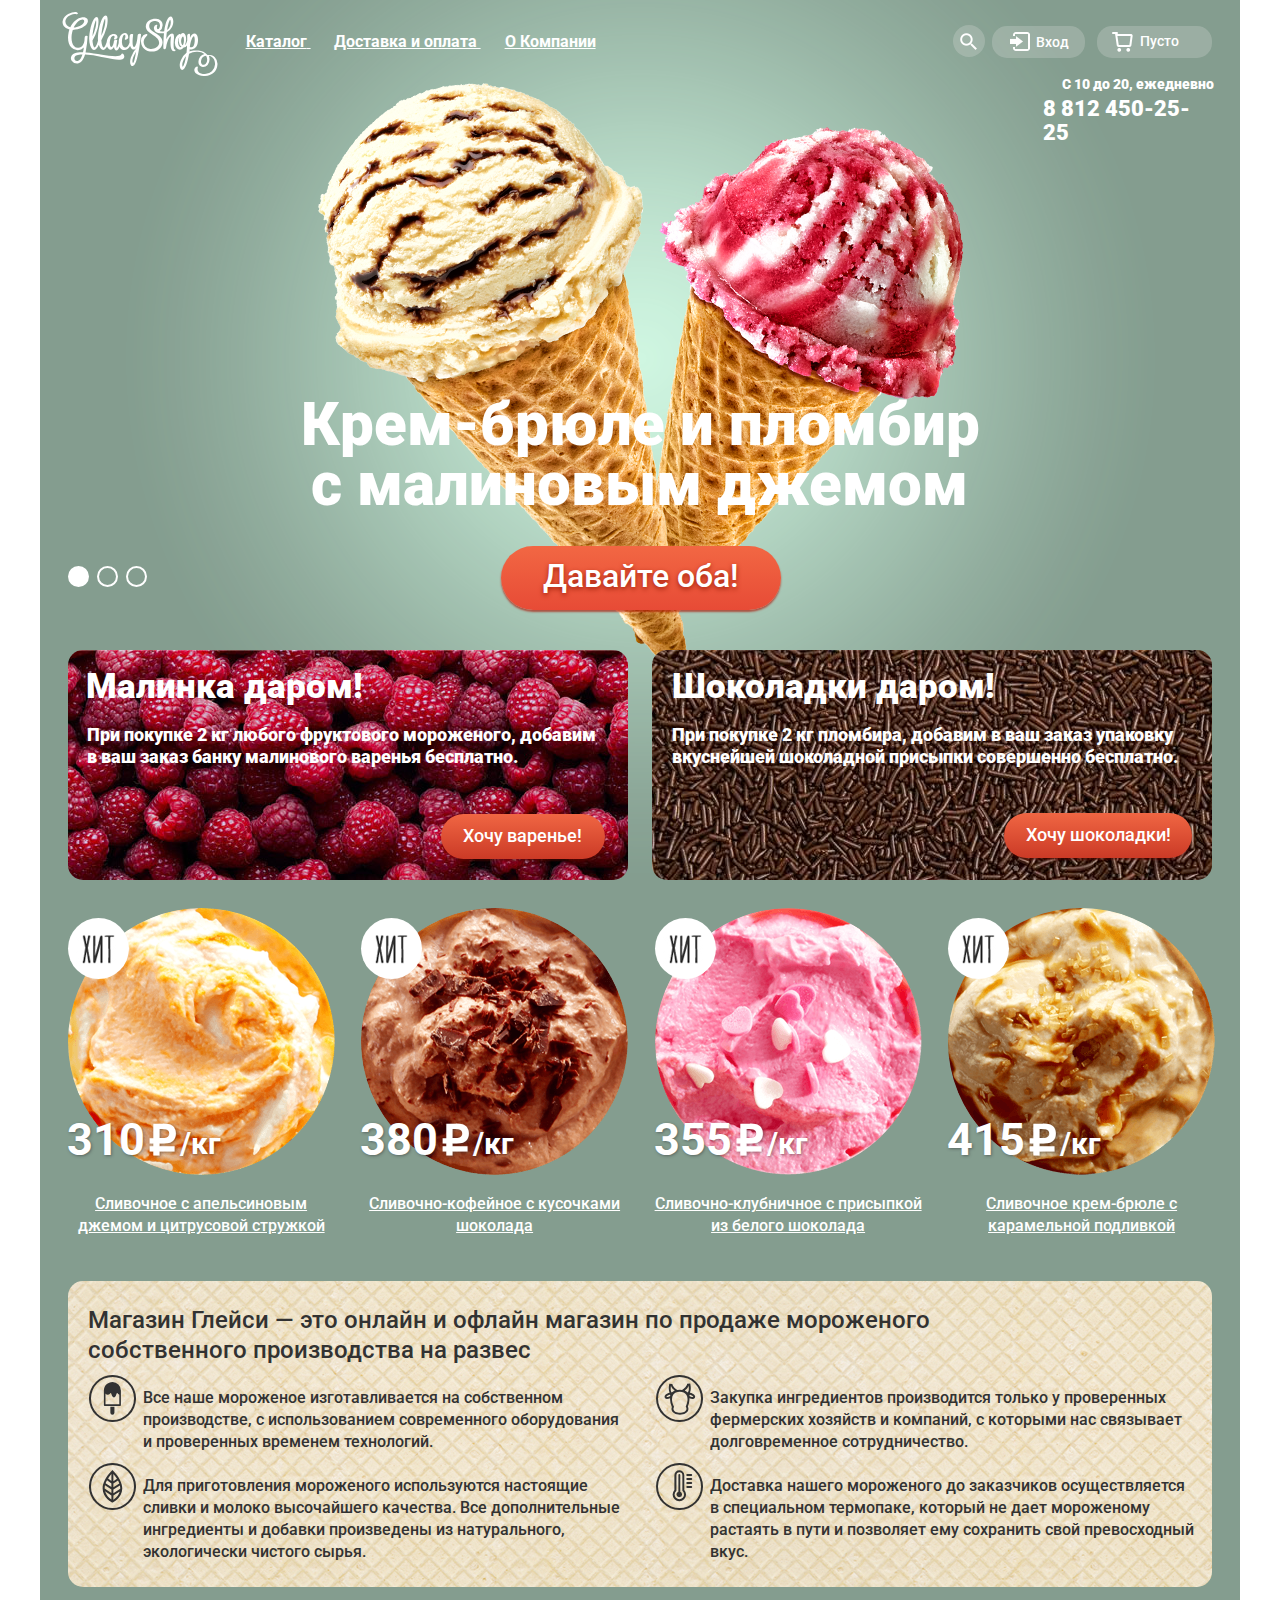
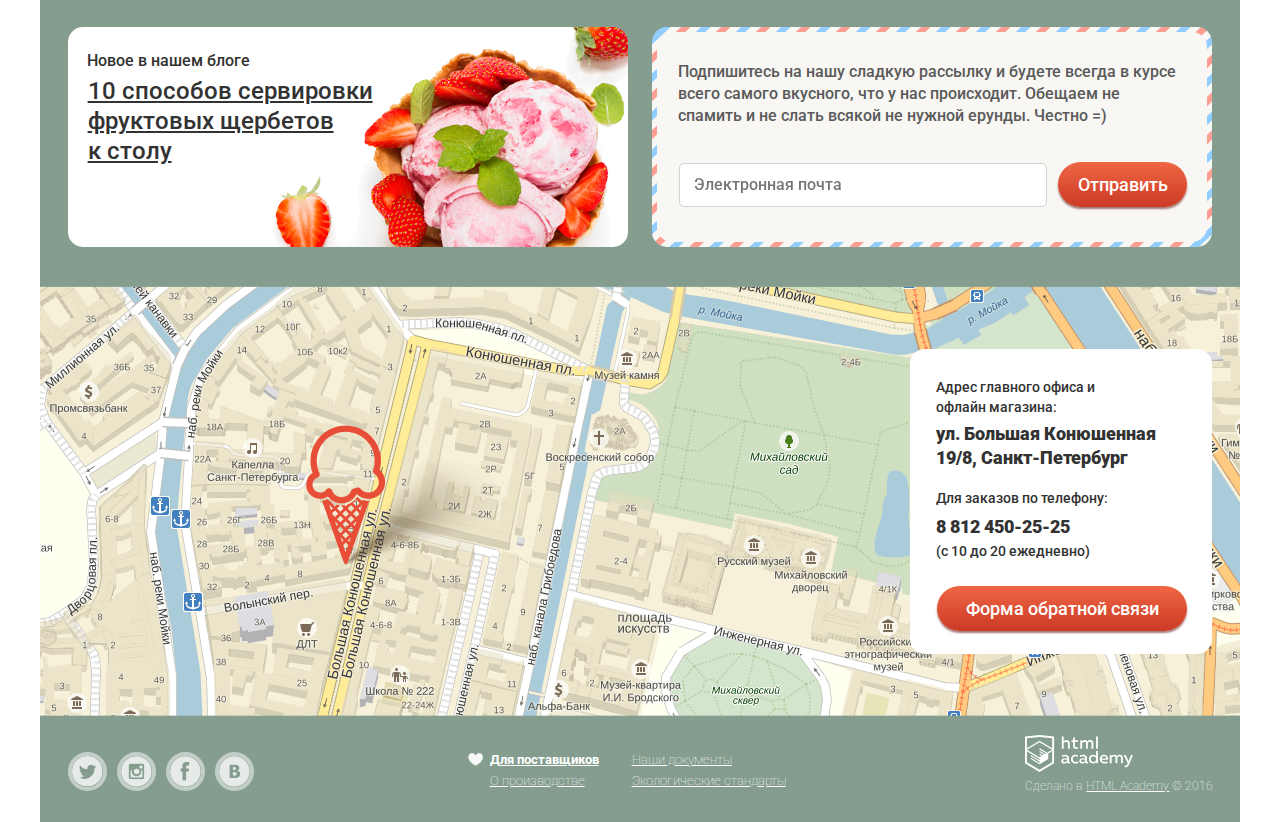
==== index.html @ df2007e9 "Поправил ссылки на формах и чуть стилей у форм" ====
<!DOCTYPE html>
<html lang="ru">
  <head>
      <meta charset="utf-8">
      <title>Глейси</title>
      <link href='https://fonts.googleapis.com/css?family=Roboto:400,900,900italic,700,500&subset=latin,cyrillic' rel='stylesheet' type='text/css'>
      <link rel="stylesheet" href="css/normalize.css">
      <link rel="stylesheet" href="css/style.css">
  </head>
  <body>
  <input class="firstBtn" type="radio" id="btn1" name="toggle" checked><!--реализация слайдера из лекции-->
  <input class="secondBtn" type="radio" id="btn2" name="toggle">
  <input class="thirdBtn" type="radio" id="btn3" name="toggle">
  <div class="siteWrapper">
      <header class="pageHeader">
          <div class="container">

              <img class="logoImg" src="img/logo.svg" alt="GllacyShop"  width="160" height="65">
              <nav class="pageHeaderMenu">

                  <ul class="pageHeaderList">
                      <li class="item dropdown">
                          <a class="itemLink dropdownToggle" href="catalog.html">
                              <span class="dropdownTitle">Каталог</span>
                          </a>
                          <ul class="dropdownMenu none">
                              <li class="dropdownMenuItem">
                                  <a class="dropdownMenuLink">
                                      Новинки
                                  </a>
                              </li>
                              <hr class="smallHR">
                              <li class="dropdownMenuItem">
                                  <a class="dropdownMenuLink" href="catalog.html">
                                      Сливочное
                                  </a>
                              </li>
                              <li class="dropdownMenuItem">
                                  <a class="dropdownMenuLink" href="#">
                                      Щербеты
                                  </a>
                              </li>
                              <li class="dropdownMenuItem">
                                  <a class="dropdownMenuLink" href="#">
                                      Фруктовый лёд
                                  </a>
                              </li>
                              <li class="dropdownMenuItem">
                                  <a class="dropdownMenuLink" href="#">
                                      Мелорин
                                  </a>
                              </li>
                          </ul>
                      </li>
                      <li class="item">
                          <a class="itemLink" href="#">
                              Доставка и оплата
                          </a>
                      </li>
                      <li class="item">
                          <a class="itemLink" href="#">
                              О Компании
                          </a>
                      </li>
                  </ul>
              </nav>

              <div class="searchBlock"><!--searchBlock open--> <!--у элементов с ховером добавил комментарии со вторым классом open-->
                  <a class="searchLink btn btnDefault btnSmall" href="#">
                      <span class="searchImg"></span><!--поменял img на span под картинку фоном-->
                  </a>
                  <form class="searchForm none" action="#" name="searchForm" method="post" enctype="multipart/form-data">
                      <input class="inputText" type="text" placeholder="Что ищём?">
                  </form>
              </div>

              <div class="user"><!-- <div class="user open"> -->
                  <div class="userEnter">
                      <a class="enterLink btn btnDefault btnSmall" href="">
                          <i class="icoEnter"></i>
                          <span class="enterTitle">Вход</span>
                      </a>
                      <form class="userForm none" action="#" name="userForm" method="post" enctype="multipart/form-data" hidden>
                          <input class="inputText" type="email" placeholder="Электронная почта">
                          <span class="fakePlaceholder fakeEmail none">Электронная почта</span>
                          <input class="inputText" type="password" placeholder="Пароль">
                          <span class="fakePlaceholder fakePassword none">Пароль</span>
                          <button class="btn btnPrimary btnMedium" type="submit">Войти</button>
                          <div class="helpInfo">
                              <a class="userLink" href="userpass.html">
                                  Забыли пароль?
                              </a>
                              <a class="userLink" href="newuser.html">
                                  Новая регистрация
                              </a>
                          </div>
                      </form>
                  </div>
                  <div class="userBasket">
                      <a class="btn btnDefault btnSmall" href="#"><!--корзина по умолчанию будет как есть, класс fullBasket добавил в корзину на странице каталога-->
                          <i class="ico icoEmptyBasket"></i>
                          <span class="enterBasket">Пусто</span>
                      </a>
                  </div>
                  <span class="userTime">C 10 до 20, ежедневно</span>
                  <a class="userPhone" href="tel:88124502525">8&nbsp;812&nbsp;450-25-25</a>
              </div>

          </div>
      </header>
      <div class="mainContent">
          <div class="container">
              <section class="slider clearfix"><!--реализация слайдера из лекции-->
                  <div class="slide firstItem" id="slide1">
                      <span class="h1 top"><!--заменил на  заголовок на спаны - по-разному они размещались на линиях-->
                              Крем-брюле и пломбир
                          </span>
                      <span class="h1 bot">с малиновым джемом</span>
                      <a class="btn btnLarge btnPrimary" href="offer.html">Давайте оба!</a>
                  </div>
                  <div class="slide secondItem" id="slide2">
                      <span class="h1 top">
                              Шоколадный пломбир
                          </span>
                      <span class="h1 bot">и лимонный сорбет</span>
                      <a class="btn btnLarge btnPrimary" href="offer.html">Давайте оба!</a>
                  </div>
                  <div class="slide thirdItem" id="slide3">
                      <span class="h1 top">
                              Пломбир с помадкой
                          </span>
                      <span class="h1 bot">и клубничный щербет</span>
                      <a class="btn btnLarge btnPrimary" href="offer.html">Давайте оба!</a>
                  </div>
                  <div class="sliderControls">
                      <label class="firstLabel" for="btn1"></label>
                      <label class="secondLabel" for="btn2"></label>
                      <label class="thirdLabel" for="btn3"></label>
                  </div>
              </section>

              <section class="bannerBlock clearfix">
                  <div class="bannerLeftBlock">
                      <h2 class="h2">
                          Малинка даром!
                      </h2>
                      <p>
                          При покупке 2 кг любого фруктового мороженого, добавим в ваш заказ банку малинового варенья бесплатно.
                      </p>
                      <a class="btn btnMedium btnPrimary leftBlock" href="offer2.html">
                          Хочу варенье!
                      </a>
                  </div>
                  <div class="bannerRightBlock">
                      <h2 class="h2">
                          Шоколадки даром!
                      </h2>
                      <p>
                          При покупке 2 кг пломбира, добавим в ваш заказ упаковку вкуснейшей шоколадной присыпки совершенно бесплатно.
                      </p>
                      <a class="btn btnMedium btnPrimary rightBlock" href="offer2.html">
                          Хочу шоколадки!
                      </a>
                  </div>
              </section>

              <section class="productList clearfix"><!--раздел хитов выделил в отдельный блок-->
                  <article class="productItem">
                      <span class="productItemHitmark"></span><!--метку "Хит" предполагаю в спан фоном вставить-->
                      <img class="productItemImg" src="img/orangeice.png" alt="Сливочное с апельсиновым джемом и цитрусовой стружкой" width="267" height="267">
                      <span class="productItemPrice">
                          <span class="productPrice">310</span>
                          <span class="productRubleIco"></span>
                          <span class="productWeight">/кг</span>
                      </span>
                      <h4 class="h4">
                          <a href="#">
                              Сливочное с апельсиновым джемом и цитрусовой стружкой
                          </a>
                      </h4>
                  </article>
                  <article class="productItem">
                      <span class="productItemHitmark"></span>
                      <img class="productItemImg" src="img/coffeeice.png" alt="Сливочно-кофейное с кусочками шоколада" width="267" height="267">
                      <span class="productItemPrice">
                          <span class="productPrice">380</span>
                          <span class="productRubleIco"></span>
                          <span class="productWeight">/кг</span>
                      </span>
                      <h4 class="h4">
                          <a href="#">
                              Сливочно-кофейное с кусочками шоколада
                          </a>
                      </h4>
                  </article>
                  <article class="productItem">
                      <span class="productItemHitmark"></span>
                      <img class="productItemImg" src="img/strawberryice.png" alt="Сливочно-клубничное с присыпкой из белого шоколада" width="267" height="267">
                      <span class="productItemPrice">
                          <span class="productPrice">355</span>
                          <span class="productRubleIco"></span>
                          <span class="productWeight">/кг</span>
                      </span>
                      <h4 class="h4">
                          <a href="#">
                              Сливочно-клубничное с присыпкой из белого шоколада
                          </a>
                      </h4>
                  </article>
                  <article class="productItem">
                      <span class="productItemHitmark"></span>
                      <img class="productItemImg" src="img/bruleeice.png" alt="Сливочное крем-брюле с карамельной подливкой" width="267" height="267">
                      <span class="productItemPrice">
                          <span class="productPrice">415</span>
                          <span class="productRubleIco"></span>
                          <span class="productWeight">/кг</span>
                      </span>
                      <h4 class="h4">
                          <a href="#">
                              Сливочное крем-брюле с карамельной подливкой
                          </a>
                      </h4>
                  </article>
              </section>

              <section class="advertisingBlock clearfix">
                  <h3 class="h3">Магазин Глейси — это онлайн и офлайн магазин по продаже мороженого собственного производства на
                      развес
                  </h3>
                  <div class="advertisingContainer">
                      <p class="advertItem iceIco">
                          Все наше мороженое изготавливается на собственном производстве, с использованием современного оборудования и проверенных временем технологий.
                      </p>
                      <p class="advertItem cowIco">
                          Закупка ингредиентов  производится только у проверенных фермерских хозяйств и компаний, с которыми нас связывает долговременное сотрудничество.
                      </p>
                      <p class="advertItem leafIco">
                          Для приготовления мороженого используются настоящие сливки и молоко высочайшего качества. Все дополнительные ингредиенты и добавки произведены из натурального, экологически чистого сырья.
                      </p>
                      <p class="advertItem thermIco">
                          Доставка нашего мороженого до заказчиков осуществляется в специальном термопаке, который не дает мороженому растаять в пути и позволяет ему сохранить свой превосходный вкус.
                      </p>
                  </div>
              </section>

              <section class="newsBlock clearfix">
                  <div class="newsBlockLeft">
                      <p>Новое в нашем блоге</p>
                      <h4 class="h4">
                          <a href="#">
                              10 способов сервировки<br> фруктовых щербетов<br> к столу
                          </a>
                      </h4>
                  </div>
                  <div class="newsBlockRight">
                      <div class="newsSubstrate">
                          <p>
                              Подпишитесь на нашу сладкую рассылку и будете всегда в курсе всего самого вкусного, что у нас происходит.
                              Обещаем не спамить и не слать всякой не нужной ерунды. Честно =)
                          </p>
                          <form class="subscribeForm" action="#" name="subscribeForm" method="post" enctype="multipart/form-data">
                              <input class="inputText" type="email" placeholder="Электронная почта">
                              <span class="fakePlaceholder none">Электронная почта</span>
                              <button class="btn btnPrimary btnMedium" type="submit">Отправить</button>
                          </form>
                      </div>
                  </div>
              </section>

              <section class="mapBlock clearfix">
                  <img class="mapImg" src="img/map.png" alt="Мap" width="1200" height="430">
                  <div class="adressBlock">
                      <div class="adressContainer">
                          <p>
                              Адрес главного офиса и<br>офлайн магазина:
                          </p>
                          <p class="adressGeneral">
                              <strong>ул. Большая Конюшенная<br>19/8, Санкт-Петербург</strong>
                          </p>
                          <p class="adressPhone">
                              <span>Для заказов по телефону:</span><br>
                              <strong><a href="tel:88124502525">8&nbsp;812&nbsp;450-25-25</a></strong><br>
                              <span>(с 10 до 20 ежедневно)</span>
                          </p>
                          </div>
                      <a href="feedback.html" class="btn btnPrimary btnMedium">Форма обратной связи</a>
                  </div>
              </section>
          </div>
      </div>
      <footer class="pageFooter">
          <div class="container">
              <div class="pageFooterSocial">
                  <ul class="socialMenu">
                      <li class="socialItem">
                          <a class="linkTwitter" href="https://twitter.com"></a>
                      </li>
                      <li class="socialItem">
                          <a class="linkInstagram" href="https://www.instagram.com"></a>
                      </li>
                      <li class="socialItem">
                          <a class="linkFacebook" href="https://www.facebook.com"></a>
                      </li>
                      <li class="socialItem">
                          <a class="linkVkontakte" href="https://vk.com"></a>
                      </li>
                  </ul>
              </div>
              <nav class="pageFooterNav">
                  <ul class="pageFooterMenu">
                      <li class="footerMenuItem">
                          <a class='heartIco' href="#">Для поставщиков</a>
                      </li>
                      <li class="footerMenuItem">
                          <a href="#">Наши документы</a>
                      </li>
                      <li class="footerMenuItem">
                          <a href="#">О производстве </a>
                      </li>
                      <li class="footerMenuItem">
                          <a href="#">Экологические стандарты</a>
                      </li>
                  </ul>
              </nav>
              <div class="pageFooterDev">
                  <a class="subLogo" href="https://htmlacademy.ru">
                      <img src="img/htmllogo.svg" alt="HTMLAcademyLogo" width="108" height="37">
                  </a><br>
                  Сделано в <a class="subContacts" href="https://htmlacademy.ru">HTML Academy</a> &#169; 2016
              </div>
          </div>
      </footer>
      <div class="popupForm none">
          <form class="popupFeedbackForm" action="feedback.html" name="feedbackForm" method="post" enctype="multipart/form-data">
              <b>Мы обязательно вам ответим!</b>
              <a class="closeIco" href="index.html"></a>
              <span class="fakePlaceholder fakeName none">Как вас зовут?</span>
              <input class="inputText" type="text" placeholder="Как вас зовут?">
              <span class="fakePlaceholder fakeEmail none">Ваша почта для ответа?</span>
              <input class="inputText" type="email" placeholder="Ваша почта для ответа?">
              <span class="fakePlaceholder fakeFeedBack none">Напишите что-нибудь...</span>
              <textarea class="inputArea" name="feedback" id="feedbackText" cols="51" rows="7" placeholder="Напишите что-нибудь..."></textarea>
              <button type="submit" class="btn btnPrimary btnMedium">Отправить</button>
          </form>
      </div>
      <div class="backPopup none"></div><!--подложка попапа-->
  </div>
  <script src="js/main.js"></script>
  </body>
</html>
---- css/style.css ----
/*стили для всех элементов*/
*{
    box-sizing: border-box;
    margin: 0;
    padding: 0;
}

.clearfix:after {
    content: '';
    display: table;
    clear: both;
}

li {
    list-style-type: none;
}

img {
    max-width: 100%;
    height: auto;
}

button {
    border: 0;
}

.button:active,
.button:focus {
    outline: none;
}

body {
    width: 1200px;
    margin: 0 auto;
    font-family: "Roboto", "Arial", sans-serif;
    font-size: 16px;
    line-height: 1.375;
    color: #ffffff;
    font-weight: 500;
}

/*стили фона всей страницы, которые будут меняться при смене слайда*/
.none {
    display: none;
}

.choice {
    display: block;
}

.popupForm.choice {
    animation: bounce 0.6s;
}

/*заголовки из домашнего задания*/
h1,
.h1 {
    font-size: 60px;
    line-height: 1.006;
    font-weight: 900;
    color: #ffffff;
}

h2,
.h2 {
    font-size: 35px;
    line-height: 1.171;
    color: #ffffff;
    font-weight: 900;
}

h3,
h4,
.h3,
.h4,
.h4 a {
    font-size: 16px;
    line-height: 1.375;
    font-weight: 500;
    color: #ffffff;
    text-align: center;
    margin-top: 6px;
}

h3,
.h3 {
    font-size: 24px;
    line-height: 1.25;
    text-align: left;
    margin-top: 0;
    color: #323232;
}


.container {
    margin: 0 2.3%;
}

.container.backDefault {
    background-color: #87a193;
}

/*кнопочки и общие элементы*/

.btn {
    display: block;
    text-align: center;
}

.btnDefault {
    width: 93px;
    height: 32px;
    background-color: rgba(248, 247, 244, 0.2);
    border-radius: 15px;
    text-decoration: none;
}

.searchBlock .btnDefault {
    width: 32px;
    border-radius: 50%;
}

.btnPrimary {
    display: block;
    width:189px;
    height: 45px;
    background: -webkit-linear-gradient(top, #f26743, #e74b36);
    background: linear-gradient(to bottom, #f26743, #e74b36);
    border-radius: 25px;
    box-shadow: 0 2px 2px rgba(172, 16, 0, 0.64);
    font-size: 18px;
    line-height: 1.333;
    color: #ffffff;
    text-decoration: none;
    padding-top: 8px;
}

.btnMedium {
    background: -webkit-linear-gradient(top, #f06643, #cb3a26);
    background: linear-gradient(to bottom, #f06643, #cb3a26);
    box-shadow: 0 2px 2px rgba(85, 8, 0, 0.54);
}

.btnMedium:hover {
    background: -webkit-linear-gradient(top, #f58669, #ec6f5e);
    background: linear-gradient(to bottom, #f58669, #ec6f5e);
    box-shadow: 0 1px 2px #ac1000;
    cursor: pointer;
}

.btnMedium:active {
    background: -webkit-linear-gradient(top, #d74632, #e1613e);
    background: linear-gradient(to bottom, #d74632, #e1613e);
    box-shadow: inset 0 2px 2px #942718;
}

.inputText {
    width: 368px;
    min-height: 44px;
    float: left;
    margin-top: 36px;
    margin-left: 22px;
    padding-left: 14px;
    border: 1px solid #d3d3d2;
    border-radius: 5px;
}

.inputText:hover,
.inputArea:hover {
    border: 2px solid #c7c6c5;
    padding-left: 13px;
}

.inputText:focus,
.inputArea:focus {
    border: 2px solid #8fbdec;
    padding-left: 13px;
    outline: #ffffff;
}

.inputArea:hover,
.inputArea:focus {
    padding-top: 8px;
    padding-left: 12px;
}


.fakePlaceholder {
    position: absolute;
    left: 32px;
    font-size: 11px;
    line-height: 1.182;
    color: #999999;
}

.helpInfo {
    display: inline-block;
    vertical-align: baseline;
    width: 139px;
    min-height: 20px;
    margin-left: 139px;
    margin-top: 19px;
    font-size: 13px;
    line-height: 1.846;
}

.userLink {
    color: #323232;
}
/*блок header и его содержимое*/

.pageHeader {
    position: relative;
    min-height: 120px;
    z-index: 10;
}

.logoImg {
    float: left;
    width: 162px;
    height: 64px;
    margin-left: -9px;
    margin-top: 12px;
}

.pageHeaderMenu {
    display: inline-block;
    vertical-align: baseline;
    margin-left: 25px;
    margin-top: 31px;
}

.pageHeaderMenu a {
    font-size: 16px;
    line-height: 1.125;
    font-weight: bold;
    color: #ffffff;
}

.pageHeaderMenu,
.pageHeaderList {
    position: relative;
    width: 375px;
    min-height: 18px;
    float: left;
}

.pageHeaderList .item{
    display: inline;
    margin-right: 23px;
}

li.item:last-child {
    margin-left: 1px;
}

/*блок выпадающего меню*/
.dropdown:hover,
.dropdown.current,
.dropdown.current:hover {
    display: inline;
    margin-right: 14px;
    float: left;
    margin-left: -14px;
    margin-top: -5px;
}

.dropdown:hover .dropdownToggle,
.dropdown.current .dropdownToggle,
.dropdown.current:hover .dropdownToggle {
    display: block;
    width: 87px;
    min-height: 32px;
    background-color: rgba(248, 247, 244, 1);
    border-radius: 15px;
    text-decoration: none;
    color: #323232;
    text-align: center;
}

.dropdown.current .dropdownToggle {
    background-color: #d07058;
    color: #ffffff;
    padding-top: 7px;
}

.dropdown.current:hover .dropdownToggle {
    padding-top: 0;
}


.dropdownToggle:active {
    background-color: #ededed;
    box-shadow: inset 0 2px 1px #696969;
}

.dropdown:hover .dropdownTitle {
    display: inline-block;
    vertical-align: sub;
    margin-top: 7px;
}

.dropdownMenu {
    position: absolute;
    width: 143px;
    min-height: 171px;
    top: 33px;
    left: -21px;
    background-color: #f8f7f4;
    border-radius: 5px;
    z-index: 1;
}

.dropdownMenu,
.searchForm,
.userForm,
.basketForm {
    box-shadow: 0 20px 20px rgba(0,0,0,0.4);
}

.dropdown:hover .dropdownMenu {
    display: block;
}

.dropdownMenuItem a,
.dropdownMenuItem:first-child,
.dropdownMenuLink.active{
    margin-left: 20px;
    font-size: 14px;
    line-height: 1.143;
    font-weight: bold;
    color: #323232;
    text-decoration: none;
}



.dropdownMenuItem:first-child {
    width: 143px;
    margin-top: 10px;
    margin-left: 0;
    margin-bottom: 4px;
    padding-left: 6px;
}

.dropdownMenuItem:first-child a {
    display: inline-block;
    vertical-align: sub;
    margin-left: 14px;
    font-weight: bold;
}

.dropdownMenuItem {
    display: block;
    width: 143px;
    min-height: 28px;
    margin-bottom: 3px;
}

.dropdownMenuItem a,
.dropdownMenuLink.active {
    font-weight: normal;
}

.dropdownMenuLink.active{
    color: #ffffff;
}

.dropdownMenuItem.current,
.dropdownMenuItem.current:hover {
    background-color: #d07058;
}



.dropdownMenuItem:hover {
    background-color: #fbded7;
}


.dropdownMenuItem:active,
.dropdownMenuItem:first-child:active {
    background-color: #f6b5a5;
    cursor: pointer;
}

hr.smallHR {
    width: 128px;
    margin-left: 6px;
    margin-top: -5px;
    margin-bottom: 5px;
}

/*блок поиска и информационный блок*/
.searchBlock {
    display: inline-block;
    vertical-align: baseline;
    margin-top: 25px;
}

.searchBlock {
    position: relative;
    margin-left: 332px;
}

.searchImg {
    display: block;
    width: 32px;
    height: 32px;
    background: url(../img/spritesIco.png) no-repeat -162px -2px;
}

.searchForm {
    position: absolute;
    width: 341px;
    min-height: 84px;
    left: -309px;
    top: 37px;
    background-color: #f8f7f4;
    border-radius: 5px;
}

.searchLink:hover + .searchForm {
    display: block;
}

.searchLink:hover .searchImg {
    background: url(../img/spritesIco.png) no-repeat -331px -2px;
}

.searchForm .inputText {
    width: 311px;
    margin-top: 20px;
    margin-left: 15px;
    padding-left: 12px;
}

.searchForm .inputText:hover {
    padding-left: 11px;
}

.searchForm .inputText:focus {
    padding-left: 10px;
}

/*блок входа и корзины*/
.user {
    position: relative;
    float: right;
    width: 220px;
    height: 90px;
    margin-top: 2px;
}

.userEnter,
.userBasket {
    display: inline;
    margin-top: 24px;
}

.userEnter {
    float: left;
}

.userBasket {
    float: right;
}

.userBasket .btnDefault {
    width: 115px;
}

.enterTitle,
.enterBasket {
    font-size: 14px;
    line-height: 1.143;
    color: #ffffff;
}

.enterTitle {
    float: right;
    margin-right: 16px;
    padding-top: 8px;
}

.icoEnter {
    display: block;
    width: 21px;
    height: 20px;
    float: left;
    margin-left: 18px;
    margin-top: 6px;
    background: url(../img/spritesIco.png) no-repeat -88px -10px;
}

.ico {
    display: block;
    width: 21px;
    height: 20px;
    float: left;
    margin-left: 15px;
    margin-top: 6px;
}

.icoEmptyBasket {
    background: url(../img/spritesIco.png) no-repeat -47px -10px;
}

.icoFullBasket {
    background: url(../img/spritesIco.png) no-repeat -257px -10px;
}

.fullBasket a {
    background-color: rgba(248, 247, 244, 1);
}

.fullBasket span{
    color: #323232;
    margin-right: 10px;
}

/*полная корзина*/
.fullBasket:hover .basketForm {
    position: absolute;
    display: block;
}

.basketForm {
    top: 60px;
    left: -318px;
    width: 540px;
    min-height: 242px;
    background-color: #f8f7f4;
    border-radius: 5px;
}

.purchaseMenu {
    width: 500px;
    min-height: 107px;
    margin: 0 auto;
    margin-top: 23px;
}

.purchaseItem {
    position: relative;
    min-height: 52px;
    font-size: 13px;
    line-height: 1.231;
    font-weight: lighter;
    color: #323232;
}

.purchaseClose.closeIco {
    position: absolute;
    display: block;
    left: -10px;
    top: 4px;
    width: 17px;
    height: 17px;
    background-image: url('../img/spritesIco.png');
    background-repeat: no-repeat;
    background-position: -2px -3px;
    background-size: 345px auto;
}

.purchaseImg {
    margin-top: -2px;
    margin-left: 21px;
}

.purchaseTitle {
    display: inline-block;
    vertical-align: top;
    margin-left: 10px;
    margin-top: 6px;
    width: 225px;
}

.purchaseCost {
    display: inline-block;
    vertical-align: top;
    font-size: 13px;
    margin-left: 8px;
    margin-top: 6px;
}

.purchaseItem b {
    color: #999999;
}

span.purchaseSum {
    display: inline-block;
    vertical-align: top;
    float: right;
    width: 60px;
    margin-top: 6px;
    margin-right: 4px;
}

hr {
    width: 510px;
    height: 1px;
    margin-left: 15px;
    border: none;
    background-color: #cacac7;
}

.basketSum {
    float: right;
    margin-top: 14px;
    margin-right: 18px;
    font-size: 15px;
    line-height: 1.2;
    font-weight: 900;
    color: #333333;
}

.basketForm .btnPrimary {
    position: absolute;
    width: 172px;
    bottom: 20px;
    right: 15px;
    padding-bottom: 10px;
}

.enterBasket {
    display: inline-block;
    vertical-align: sub;
    margin-right: 26px;
}

.userForm {
    position: absolute;
    width: 277px;
    min-height: 214px;
    left: -181px;
    top: 60px;
    background-color: #f8f7f4;
    border-radius: 5px;
}

.enterLink:hover + .userForm {
    display: block;
}

.userForm .inputText {
    width: 241px;
    margin-top: 20px;
    margin-left: 19px;
    padding-left: 12px;

}

.userForm .inputText:hover,
.userForm .inputText:focus {
    padding-left: 11px;
}

.fakeEmail {
    top: 6px;
}

.fakePassword {
    top: 20px;
}

.fakePassword {
    top: 70px;
}

.userForm .btnPrimary {
    position: absolute;
    bottom: 22px;
    left: 19px;
    padding-bottom: 4px;
    width: 100px;
}

a.btnDefault:hover {
    background-color: rgba(248, 247, 244, 1);
}

a.btnDefault:hover span {
    color: #323232;
}

a.btnDefault:hover .icoEnter {
    background: url(../img/spritesIco.png) no-repeat -298px -10px;
}

a.btnDefault:hover .icoEmptyBasket {
    background: url(../img/spritesIco.png) no-repeat -128px -10px;
}

.userTime,
.userPhone {
    font-weight: 900;
}

.userTime {
    display: inline-block;
    vertical-align: baseline;
    width: 160px;
    margin-top: 18px;
    margin-left: 70px;
    font-size: 14px;
    line-height: 1.143;
    color: #ffffff;
}

.userPhone {
    display: inline-block;
    vertical-align: baseline;
    width: 171px;
    margin-top: 2px;
    margin-left: 51px;
    font-size: 22px;
    line-height: 1.091;
    color: #ffffff;
    text-decoration: none;
}

/*хлебные крошки*/
.breadcrumbs {
    position: absolute;
    width: 350px;
    min-height: 18px;
    bottom: 0;
    left: 27px;
}

.breadcrumbsMenuItem {
    display: inline;
    width: 80px;
    margin-right: 3px;
}

.breadcrumbsMenuItem a, .breadcrumbsMenuItem span {
    font-size: 14px;
    line-height: 1.143;
    color: #ffffff;
    font-weight: lighter;
}

.divider {
    margin-left: 4px;
}

/*слайдер*/
.slider {
    min-height: 530px;
}

/*дефолтный слайд*/
.firstItem .top,
.firstItem .bot {
    position: absolute;
    width: 680px;
    min-height: 110px;
}

.firstItem .top {
    top: 275px;
    left: 233px;
}

.firstItem .bot {
    top: 335px;
    left: 232px;
}

/*второй слайд*/
.secondItem .top {
    position: absolute;
    width: 680px;
    height: 110px;
}

.secondItem .bot {
    position: absolute;
    width: 680px;
    height: 110px;
}

.secondItem .top {
    top: 275px;
    left: 233px;
}

.secondItem .bot {
    top: 335px;
    left: 233px;
}

/*третий слайд*/
.thirdItem .top {
    position: absolute;
    width: 680px;
    height: 110px;
}

.thirdItem .bot {
    position: absolute;
    width: 680px;
    height: 110px;
}

.thirdItem .top {
    top: 275px;
    left: 230px;
}

.thirdItem .bot {
    top: 335px;
    left: 231px;
}

/*кнопки слайдера*/
.btnLarge {
    position: absolute;
    width: 280px;
    height: 64px;
    top: 426px;
    left: 433px;
    border-radius: 32px;
    font-size: 32px;
    line-height: 1.375;
    text-shadow: 0 2px 5px #a0200b;
}

.btnLarge:hover {
    background: -webkit-linear-gradient(top, #f58569, #ec6f5e);
    background: linear-gradient(to bottom, #f58569, #ec6f5e);
    box-shadow: 0 2px 2px #ac1000;
}

.btnLarge:active {
    background: -webkit-linear-gradient(top, #d84732, #e1613e);
    background: linear-gradient(to bottom, #d84732, #e1613e);
    box-shadow: inset 0 2px 2px #942718;
}

/*переделанная реализация слайдера из лекций*/
body > input[type="radio"] {
    display: none;
}

.siteWrapper {
    min-width: 1080px;
    background-repeat: no-repeat;
    background-position: top center;
    -webkit-transition: background-image 0.5s ease, background-color 0.5s ease;
    transition: background-image 0.5s ease, background-color 0.5s ease;
}

.siteWrapper:before,
.siteWrapper:after,
.mainContent:after {
    content: "";
    visibility: hidden;
}

.siteWrapper:before,
.siteWrapper:after {
    background-image: url("../img/icecream1.png");
}

.siteWrapper:after {
    background-image: url("../img/icecream2.png");
}

.siteWrapper.backDefault {
    background-color: #87a193;
}

.mainContent:after {
    background-image: url("../img/icecream3.png");
}

.slider {
    position: relative;
    padding-top: 270px;
    text-align: center;
    color: #ffffff;
}

.slide {
    display: none;
}

.sliderControls {
    position: absolute;
    bottom: 63px;
    left: 0;
    z-index: 10;
    font-size: 0;
}

.sliderControls label {
    display: inline-block;
    vertical-align: top;
    width: 21px;
    height: 21px;
    margin-right: 8px;
    background-color: transparent;
    border: 2px solid #ffffff;
    border-radius: 50%;
    cursor: pointer;
}

.firstBtn:checked ~ .siteWrapper {
    background-color: #849d8f;
    background-image: url("../img/icecream1.png");
}

.secondBtn:checked ~ .siteWrapper {
    background-color: #8996a6;
    background-image: url("../img/icecream2.png");
}

.thirdBtn:checked ~ .siteWrapper {
    background-color: #9d8b84;
    background-image: url("../img/icecream3.png");
}

/*тройная вложенность!!! пример из леции. куратор в группе ответил, что эта часть обусловленна решением слайдера и не является ошибкой*/
.firstBtn:checked ~ .siteWrapper .firstItem,
.secondBtn:checked ~ .siteWrapper .secondItem,
.thirdBtn:checked ~ .siteWrapper .thirdItem {
    display: block;
}

.firstBtn:checked ~ .siteWrapper .firstLabel,
.secondBtn:checked ~ .siteWrapper .secondLabel,
.thirdBtn:checked ~ .siteWrapper .thirdLabel {
    background-color: #ffffff;
}

/*прозрачность при наведении на соседние кнопки - доделал под вариант слайдера*/
.firstBtn:checked ~ .siteWrapper .secondLabel:hover,
.firstBtn:checked ~ .siteWrapper .thirdLabel:hover {
    background-color: #b2c1b7;
}

.secondBtn:checked ~ .siteWrapper .firstLabel:hover,
.secondBtn:checked ~ .siteWrapper .thirdLabel:hover {
    background-color: rgba(255, 255, 255, 0.3);
}

.thirdBtn:checked ~ .siteWrapper .firstLabel:hover,
.thirdBtn:checked ~ .siteWrapper .secondLabel:hover {
    background-color: rgba(255, 255, 255, 0.3);
}


/*блоки баннеров*/
.bannerLeftBlock,
.bannerRightBlock {
    width: 560px;
    min-height: 230px;
    border-radius: 15px;
    position: relative;
}

.bannerLeftBlock {
    float: left;
    background-image: url(../img/raspberries.jpg);
}

.bannerRightBlock {
    float: right;
    background-image: url(../img/backChoco.jpg);
}

.bannerLeftBlock h2 {
    margin-top: 16px;
    margin-left: 18px;
}

.bannerRightBlock h2 {
    margin-top: 16px;
    margin-left: 20px;
}

.bannerLeftBlock p,
.bannerRightBlock p {
    width: 520px;
    font-size: 18px;
    line-height: 1.222;
    font-weight: 900;
    margin-top: 17px;
}

.bannerLeftBlock p {
    margin-left: 19px;
}

.bannerRightBlock p {
    margin-left: 20px;
}

.bannerLeftBlock a,
.bannerRightBlock a {
    width: 164px;
    margin-top: 46px;
    margin-left: 373px;
    padding-top: 10px;
}

.bannerRightBlock a {
    width: 188px;
    margin-top: 45px;
    margin-left: 352px;
}

/*каталог товаров*/
.productList {
    min-height: 365px;
    margin-bottom: 36px;
}

.productList img {
    width: 267px;
    height: 267px;
    border-radius: 50%;
}

.productList a:hover,
footer a:hover,
.breadcrumbs a:hover {
    color: #ffbc9e;
}

a.btnPrimary:hover {
    color: #ffffff;
}


article.productItem {
    position: relative;
    display: inline-block;
    vertical-align: baseline;
    width: 267px;
    float: left;
    margin-right: 26.5px;
}

article.productItem:nth-child(4n) {
    margin-right: -14px;
}

img.productItemImg {
    margin-top: 28px;
    border-radius: 50%;
}

.productItemHitmark {
    position: absolute;
    display: block;
    width: 61px;
    height: 61px;
    background: url(../img/hit.jpg) no-repeat center;
    border-radius: 50%;
    top: 38px;
    z-index: 10;
}

.productItemPrice {
    font-size: 30px;
    line-height: 1.5;
    font-weight: bold;
    text-shadow: 1px 1px 3px rgba(49, 50, 53, 0.5);
}

.productPrice,
.productRubleIco,
.productWeight{
    position: absolute;
}

.productPrice {
    top: 237px;
    left: -1px;
    font-size: 45px;
    line-height: 1;
}

.productRubleIco {
    display: inline-block;
    vertical-align: baseline;
    width: 32px;
    height: 36px;
    top: 243px;
    left: 80px;
    background: url(../img/ruble.svg) no-repeat center;
}

.productWeight {
    top: 241px;
    left: 112px;
}

/*промоблок*/
.advertisingBlock {
    position: relative;
    min-height: 306px;
    background: url(../img/waffletexture.jpg);
    border-radius: 15px;
    color: #323232;
}

.advertisingBlock h3 {
    max-width: 996px;
    min-height: 60px;
    margin-left: 20px;
    padding-top: 24px;
}

.advertisingContainer {
    width: 1130px;
    min-height: 198px;
    margin-left: 75px;
    margin-top: 22px;
}

p.advertItem {
    display: inline-block;
    vertical-align: baseline;
    width: 485px;
    min-height: 66px;
    margin-bottom: 22px;
    margin-right: 78px;
    text-align: left;
}

p.iceIco::before {
    content: url(../img/seoice.svg);
    display: block;
    width: 48px;
    height: 48px;
    float: left;
    margin-top: -12px;
    margin-left: -54px;

}

p.leafIco::before {
    content: url(../img/seolist.svg);
    display: block;
    width: 48px;
    height: 48px;
    float: left;
    margin-top: -12px;
    margin-left: -54px;
}

p.cowIco::before {
    content: url(../img/seocow.svg);
    display: block;
    width: 48px;
    height: 48px;
    float: left;
    margin-top: -12px;
    margin-left: -54px;
}

p.thermIco::before {
    content: url(../img/seotherm.svg);
    display: block;
    width: 48px;
    height: 48px;
    float: left;
    margin-top: -12px;
    margin-left: -54px;
}

/*новостной блок*/
.newsBlock {
    min-height: 220px;
    margin-top: 40px;
}

.newsBlockLeft,
.newsBlockRight {
    width: 560px;
    min-height: 220px;
    border-radius: 15px;
    position: relative;
}

.newsBlockLeft {
    float: left;
    background-image: url(../img/backice.jpg);
    color: #323232;
}

.newsBlockLeft p {
    padding-top: 23px;
    margin-left: 19px;
}

.newsBlockLeft .h4 {
    margin-left: 20px;
    margin-top: 4px;
    text-align: left;
    text-transform: lowercase;
}

.newsBlockLeft a {
    font-size: 24px;
    line-height: 1.25;
    color: #323232;
}

.newsBlockLeft a:hover {
    color: #e84d37;
}

.newsBlockRight {
    float: right;
    background-color: #f8f7f4;
    background-image: url(../img/backborder.png);
    color: #5a5a5a;
}

.newsSubstrate {
    width: 550px;
    min-height: 210px;
    margin-top: 5px;
    margin-left: 5px;
    background-color: #f8f7f4;
    border-radius: 15px;
}

.newsSubstrate p {
    width: 509px;
    padding-top: 29px;
    margin-left: 21px;
}

.subscribeForm .btn {
    width: 129px;
    float: right;
    margin-top: 35px;
    margin-right: 20px;
    padding-top: 0;
    border: 0;
    cursor: pointer;
}

/*блок карты*/
.mapBlock {
    position: relative;
    width: 1200px;
    min-height: 430px;
    margin-top: 39px;
    margin-left: -2.4%;
}

.adressBlock {
    position: absolute;
    top: 63px;
    right: 28px;
    width: 302px;
    min-height: 305px;
    background-color: #ffffff;
    border-radius: 15px;
    font-size: 14px;
    line-height: 1.428;
    color: #323232;
}

.adressBlock .btnPrimary {
    width: 250px;
    margin-top: 24px;
    margin-left: 27px;
    border: 0;
    padding-top: 11px;
}

.adressContainer {
    width: 250px;
    margin-top: 29px;
    margin-left: 26px;
}

p strong {
    font-weight: 900;
}

strong a {
    color: #323232;
    text-decoration: blink;
}

p.adressGeneral {
    margin-top: 4px;
    font-size: 18px;
    line-height: 1.333;
    font-weight: 600;
}

.adressPhone {
    margin-top: 19px;
}

.adressPhone strong {
    display: block;
    padding-top: 7px;
    margin-bottom: -16px;
    font-size: 18px;
    line-height: 1.222;
}

/*popup-форма фидбека*/
.popupForm {
    position: fixed;
    width: 477px;
    min-height: 442px;
    top: 175px;
    left: 37.6%;
    z-index: 20;
    border-radius: 10px;
    background-color: #f8f7f4;
    color: #323232;
}

.backPopup {
    position: fixed;
    width: 100%;
    height: 100%;
    top: 0;
    left: 0;
    z-index: 15;
    background-color: rgba(0, 0, 0, 0.3);
}

.popupFeedbackForm b {
    display: block;
    margin-top: 16px;
    margin-left: 23px;
    font-size: 24px;
    line-height: 1.167;
    font-weight: 500;
}

.popupFeedbackForm .inputText {
    width: 268px;
    margin-left: 23px;
    margin-top: 19px;
}

.inputArea {
    width: 428px;
    max-height: 155px;
    margin-top: 21px;
    margin-left: 23px;
    border-radius: 5px;
    padding-left: 13px;
    padding-top: 9px;
    outline: #ffffff;
}

.popupFeedbackForm .btnPrimary {
    width: 140px;
    margin-top: 18px;
    margin-left: 313px;
    padding-bottom: 10px;
}

.popupFeedbackForm .fakePlaceholder {
    left: 38px;
}

.popupFeedbackForm input[type="email"] {
    padding-top: 3px;
}

.fakeName {
    top: 50px;
}

.fakeEmail {
    top: 113px;
}

.fakeFeedBack {
    top: 178px;
}

.closeIco {
    position: absolute;
    display: block;
    width: 17px;
    height: 17px;
    top: 15px;
    right: 16px;
    background: url('../img/spritesIco.png') no-repeat -10px -10px;
}

@keyframes bounce {
    0%   {
        transform: translateY(-2000px);
    }
    70%  {
        transform: translateY(30px);
    }
    90%  {
        transform: translateY(-10px);
    }
    100% {
        transform: translateY(0);
    }
}

@keyframes shake {
    0%, 100% {
        transform: translateX(0);
    }
    10%, 30%, 50%, 70%, 90% {
        transform: translateX(-10px);
    }
    20%, 40%, 60%, 80% {
        transform: translateX(10px);
    }
}

.popupError {
    animation: shake 0.6s;
}

/*футер*/
.pageFooter {
    position: relative;
    min-height: 100px;
}

.pageFooterSocial,
.socialMenu,
.pageFooterDev {
    width: 267px;
    float: left;
    margin-top: 15px;
}

/*социалки*/
ul.socialMenu li {
    display: inline-block;
    vertical-align: middle;
    width: 39px;
    height: 39px;
    margin-right: 6px;
    border: 4px solid;
    border-color: rgba(255,255,255,0.5);
    border-radius: 50%;
}

.socialItem a {
    vertical-align: baseline;
    display: block;
    width: 31px;
    height: 31px;
    opacity: 0.8;
    border-radius: 50%;
}

.socialItem:hover {
    border-color: rgba(255, 255, 255, 0.71);
}

.socialItem:hover a {
    opacity: 1;
}

.linkTwitter {
    background: url('../img/twitter.svg') no-repeat;
}

.linkInstagram {
    background: url('../img/spritesIco.png') no-repeat -410px -10px;
}

.linkFacebook {
    background: url('../img/spritesIco.png') no-repeat -206px -10px;
}

.linkVkontakte {
    background: url('../img/spritesIco.png') no-repeat -489px -10px;
}

.linkTwitter:active,
.linkInstagram:active,
.linkFacebook:active,
.linkVkontakte:active {
    box-shadow: inset 0 1px 2px #888888;
}

/*поставщики*/
.pageFooterNav, .pageFooterNav ul {
    width: 419px;
    min-height: 70px;
    padding-top: 13px;
}

.pageFooterNav {
    margin-left: 265px;
}

.pageFooterMenu {
    margin-left: 157px;
}

.footerMenuItem {
    display: inline-block;
    width: 142px;
    height: 21px;
    float: left;
}

.footerMenuItem a {
    font-size: 13px;
    line-height: 1.385;
    color: #ffffff;
    font-weight: lighter;
}

a.heartIco {
    font-weight: bolder;
}

.footerMenuItem:last-child {
    width: 162px;
}

.heartIco:before {
    content: '';
    display: block;
    float: left;
    background-image: url('../img/spritesIco.png');
    background-repeat: no-repeat;
    background-position: -375px -10px;
    width: 15px;
    height: 13px;
    margin-top: 5px;
    margin-left: -22px;
}

/*меню  хтмл-академии*/
.pageFooterDev {
    float: right;
    margin-top: -70px;
    margin-right: -80px;
}

.subLogo {
    text-decoration: none;
}

.pageFooterDev,
.subContacts {
    font-size: 12px;
    line-height: 1.5;
    font-weight: lighter;
    color: #ffffff;
}

/*контент каталога*/
/*заголовок*/
h1.catalogPage {
    font-weight: bold;
    margin-top: 2px;
    margin-left: -1px;
}

/*форма*/
.filterBlock {
    min-height: 170px;
    margin-bottom: -26px;
    margin-top: 27px;
}

/*товары каталога*/
.productList.catalogPage {
    position: relative;
    min-height: 365px;
    margin-bottom: 127px;
}

.productItem.catalogPage {
    position: relative;
    margin-bottom: 11px;
}

.catalogPage .btnMedium {
    position: absolute;
    display: none;
    width: 202px;
    top: 361px;
    left: 32px;
    padding-top: 10px;
    z-index: 5;
}

.hoverBlock {
    position: absolute;
    width: 278px;
    min-height: 405px;
    top: 22px;
    left: -5px;
    background-color: rgba(255, 255, 255, 0.4);
    border-radius: 5px;
    z-index: 1;
}

.productItem.catalogPage:hover .btnMedium,
.productItem.catalogPage:hover .hoverBlock {
    display: block;
}

.productItem.catalogPage:hover .productTitle {
    text-decoration: none;
    cursor: pointer;
}

/*ховер каталога*/
.productItem.catalogPage:hover .productItem.catalogPage {
    position: relative;
    width: 278px;
    min-height: 405px;
    margin-top: 33px;
    margin-left: -9px;
    margin-bottom: -76px;
    background-color: rgba(255, 255, 255, 0.4);
    border-radius: 5px;
    z-index: 2;
}

.productItem.catalogPage:hover .productItemImg {
    position: absolute;
    margin-top: 28px;
    z-index: 2;
}

.productItem.catalogPage:hover .productPrice {
    top: 237px;
    z-index: 2;
}

.productItem.catalogPage:hover .productRubleIco {
    top: 243px;
    z-index: 2;
}

.productItem.catalogPage:hover .productWeight {
    top: 241px;
    z-index: 2;
}

.productItem.catalogPage:hover .productTitle {
    position: absolute;
    display: inline-block;
    vertical-align: top;
    width: 258px;
    top: 301px;
    left: 4px;
    z-index: 2;
}

.productItem.catalogPage:hover ~ .btnMedium {
    top: 343px;
    left: 31px;
}

hr.bigHR {
    margin: 0;
    width: 100%;
}

.pageFooter.catalogPage {
    position: relative;
    margin-top: 5px;
    min-height: 100px;
}

/*пагинация*/
.pagination {
    position: absolute;
    width: 211px;
    height: 30px;
    bottom: -101px;
    right: -21px;
    color: #ffffff;
    font-size: 16px;
}

.paginItem:first-child {
    width: 13px;
    margin-right: 14px;
}

.paginItem {
    display: inline-block;
    vertical-align: top;
    width: 26px;
    height: 26px;
    margin-right: 2px;
    float: left;
    border-radius: 50%;
}

.paginItem span,
.paginItem a {
    display: block;
    color: #ffffff;
    font-size: 16px;
    line-height: 1.125;
    text-decoration: none;
    padding-left: 7px;
    margin-top: 4px;
}

.disabled {
    background-color: #ffffff;
    margin-bottom: 2px;
    margin-right: 6px;
    margin-left: -3px;
}

.disabled span,
.disabled a {
    display: block;
    color: #323232;
    padding-left: 9px;
    margin-top: 3px;
}

.paginItem:last-child {
    margin-left: 5px;
}

.rightArrow,
.leftArrow {
    display: block;
    background-image: url('../img/spritesIco.png');
    background-repeat: no-repeat;
    background-position: -461px -10px;
    width: 8px;
    height: 14px;
    margin-top: 3px;
    margin-left: 2px;
}

.leftArrow {
    -webkit-transform: rotate(180deg);
    transform: rotate(180deg);
    opacity: 0.2;
}

.leftArrow.disabled,
.rightArrow.disabled {
    background-color: inherit;
}

.paginItem:hover {
    background-color: rgba(255, 255, 255, 0.2);
    cursor: pointer;
}

.paginItem:hover span,
.paginItem:hover a {
    color: #ffffff;
}

.paginItem:last-child:hover,
.paginItem:first-child:hover {
    background-color: rgba(255, 255, 255, 0);
}

.paginItem.disabled:hover {
    background-color: #ffffff;
    cursor: default;
}

.paginItem.disabled:hover span,
.paginItem.disabled:hover a {
    color: #323232;
}

.paginItem:active {
    background-color: rgba(255, 255, 255, 1);
}

.paginItem:first-child:active,
.paginItem:last-child:active {
    background-color: rgba(255, 255, 255, 0);
}

.paginItem:active span,
.paginItem:active a,
.paginItem:first-child:active span,
.paginItem:first-child:active a,
.paginItem:last-child:active span,
.paginItem:last-child:active a {
    color: #323232;
}

/*блок фильтров из каталога*/
.filterForm {
    width: 880px;
    min-height: 140px;
}

.filterGroup {
    width: 180px;
    height: 70px;
    float: left;
}

.filterForm fieldset {
    border: none;
}

.filterGroupContent {
    position: relative;
    height: 36px;
    background-color: rgba(255, 255, 255, 0.2);
    border-radius: 20px;
}

/*сортировка*/
.sortItem {
    width: 201px;
}

.filterForm legend {
    padding-left: 4px;
    font-size: 14px;
    line-height: 1.143;
}

.groupContentSort {
    position: relative;
    width: 193px;
    height: 36px;
    margin-left: -12px;
    padding-left: 14px;
    border-radius: 20px;
    background-color: rgba(255, 255, 255, 0.2);
    color: #ffffff;
    -webkit-appearance: none;
    -moz-appearance: none;
    text-indent: 0.01px;
    text-overflow: '';
    -ms-appearance: none;
    background-image: url(../img/markDownWhite.png);
    background-position: 169px center;
    background-repeat: no-repeat;
}

.groupContentSort {
    border: none;
}

.groupContentSort::-ms-expand {
    display: none;
}

.groupContentSort:hover {
    border-radius: 20px;
    background-color: rgba(255, 255, 255, 1);
    color: #323232;
    cursor: pointer;
    background-image: url(../img/markDownBlack.png);
}

.groupContentSort:active {
    border-color: transparent;
}

.groupContentSort:focus {
    outline: none;
}

/*диапазон цен - лекционная реализация*/
.rangeItem {
    width: 236px;
    margin-left: -6px;
}

.rangeItem .filterGroupContent {
    position: relative;
    width: 216px;
    height: 36px;
    background-color: rgba(255, 255, 255, 0.2);
    border-radius: 20px;
}

.rangeItem legend {
    padding-left: 14px;
}

.range-controls {
    position: absolute;
    margin-top: 17px;
}

.range-controls .scale {
    width: 188px;
    height: 4px;
    background: rgba(255, 255, 255, 0.3);
    margin-left: 15px;
}

.range-controls .bar {
    width: 118px;
    height: 4px;
    background: #ffffff;
    margin-left: 19px;
}

.range-toggle {
    position: absolute;
    top: -9px;
    width: 20px;
    height: 20px;
    border: 10px solid #ffffff;
    border-radius: 50%;
    box-shadow: 0 2px 1px 0 rgba(0, 1, 1, 0.2);
    cursor: pointer;
}

.range-toggle-min {
    left: 34px;
}

.range-toggle-max {
    left: 132px;
}

/*выбор жирности*/
.fatnessItem {
    width: 427px;
}

.fatnessItem .filterGroupContent {
    width: 414px;
    margin-left: -7px;
}

.fatnessItem legend {
    padding-left: 8px;
}

.radioItem {
    display: block;
    width: 20px;
    height: 20px;
    border: 1px solid #ffffff;
    border-radius: 50%;
    margin-right: 9.5px;
    float: left;
}

.radio {
    display: inline-block;
    vertical-align: sub;
    padding-top: 8px;
    margin-left: 16px;
}

.radioItem:hover,
.radio:hover .radioItem {
    cursor: pointer;
    border: 2px solid #ffffff;

}

.radio:hover {
    cursor: pointer;
}

.radioItem:hover .innerRadio,
.radio:hover .innerRadio {
    margin-top: 3px;
    margin-left: 3px;
}

.innerRadio {
    width: 10px;
    height: 10px;
    margin-top: 4px;
    margin-left: 4px;
    background-color: #ffffff;
    border-radius: 50%;
}

/*тройная вложенность из-за сложной формы*/
input[type="radio"]:checked + .radio span {
    display: block;
}

input[type="radio"]:disabled + .radio,
input[type="radio"]:disabled + .radio > span {
    opacity: 0.4;
    cursor: default;
}

/*наполнители*/
.fillerItem {
    margin-top: 4px;
    margin-left: -9px;
}

.fillerItem .filterGroupContent {
    width: 702px;
}

.fillerItem legend {
    padding-left: 14px;
}

.checkboxItem {
    display: block;
    width: 20px;
    height: 20px;
    border: 1px solid #ffffff;
    border-radius: 5px;
    margin-right: 14px;
    float: left;
}

.checkbox {
    display: inline-block;
    vertical-align: sub;
    padding-top: 8px;
    margin-left: 15px;
}

.checkboxItem:hover,
.checkbox:hover .checkboxItem {
    cursor: pointer;
    border: 2px solid #ffffff;

}

.checkbox:hover {
    cursor: pointer;
}

.checkboxItem:hover .innerCheckbox,
.checkbox:hover .innerCheckbox {
    margin-top: 3px;
    margin-left: 2px;
}

.innerCheckbox {
    width: 12px;
    height: 10px;
    margin-top: 4px;
    margin-left: 3px;
    background-image: url(../img/whiteOk.png);
    background-repeat: no-repeat;
    background-position: center;
    background-size: contain;
}

input[type="checkbox"]:checked + .checkbox span {
    display: block;
}

input[type="checkbox"]:disabled + .checkbox,
input[type="checkbox"]:disabled + .checkbox > span {
    opacity: 0.4;
    cursor: default;
}

input[type="checkbox"]:disabled:hover + .checkbox .checkboxItem {
    border: 1px solid #ffffff;
    cursor: default;
}

input[type="checkbox"]:disabled + .checkbox:hover span{
    margin-top: 4px;
    margin-left: 3px;
}

/*кнопка применить*/
.btnBordered {
    width: 143px;
    height: 34px;
    float: right;
    margin-right: 20px;
    margin-top: 27px;
    border: 2px solid #ffffff;
}

.btnBordered {
    text-decoration: none;
    color: #ffffff;
}

.btnBordered:hover {
    background-color: #ffffff;
}

.btnBordered:hover {
    color: #323232;
    cursor: pointer;
}

.btnBordered:active {
    box-shadow: inset 0 1px 2px #696969;
}

/*блокировка форм при наведении*/
.dropdownMenu:hover,
.searchForm:hover,
.userForm:hover,
.basketForm:hover {
    display: block;
}
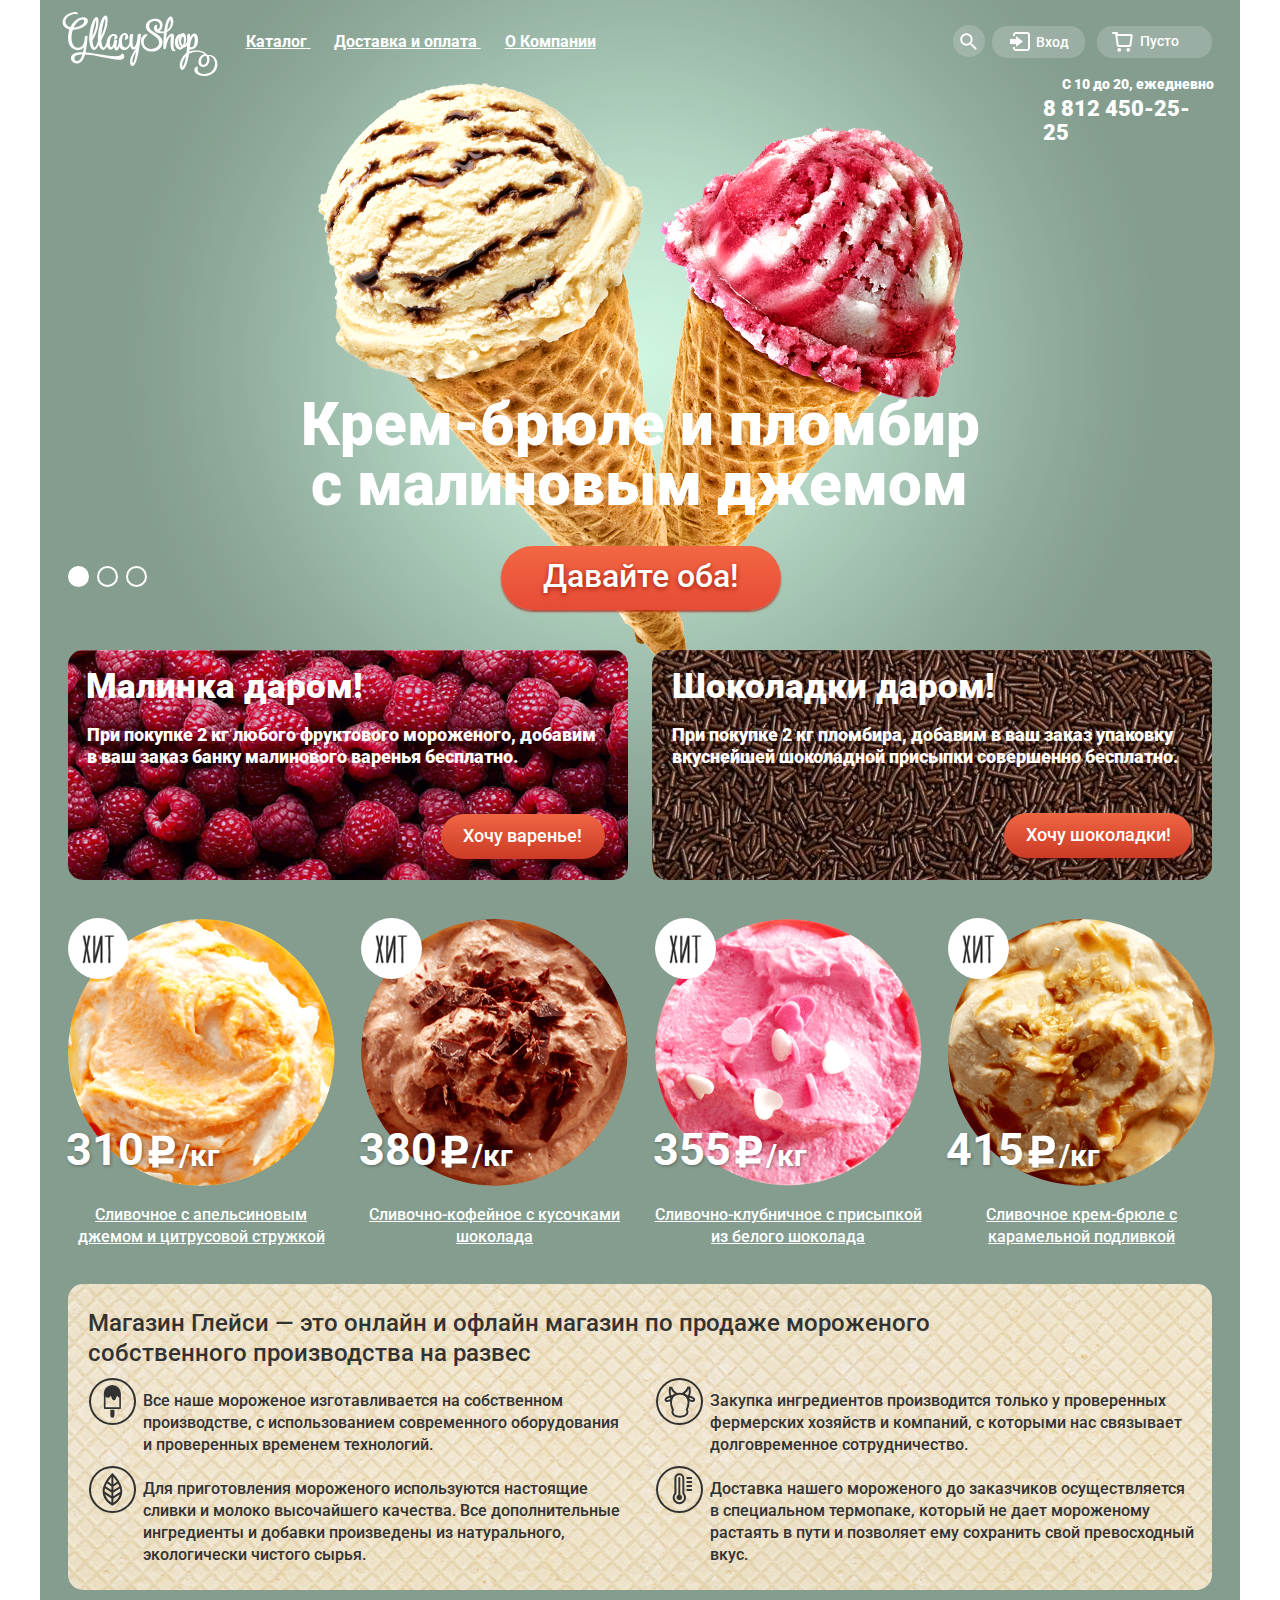
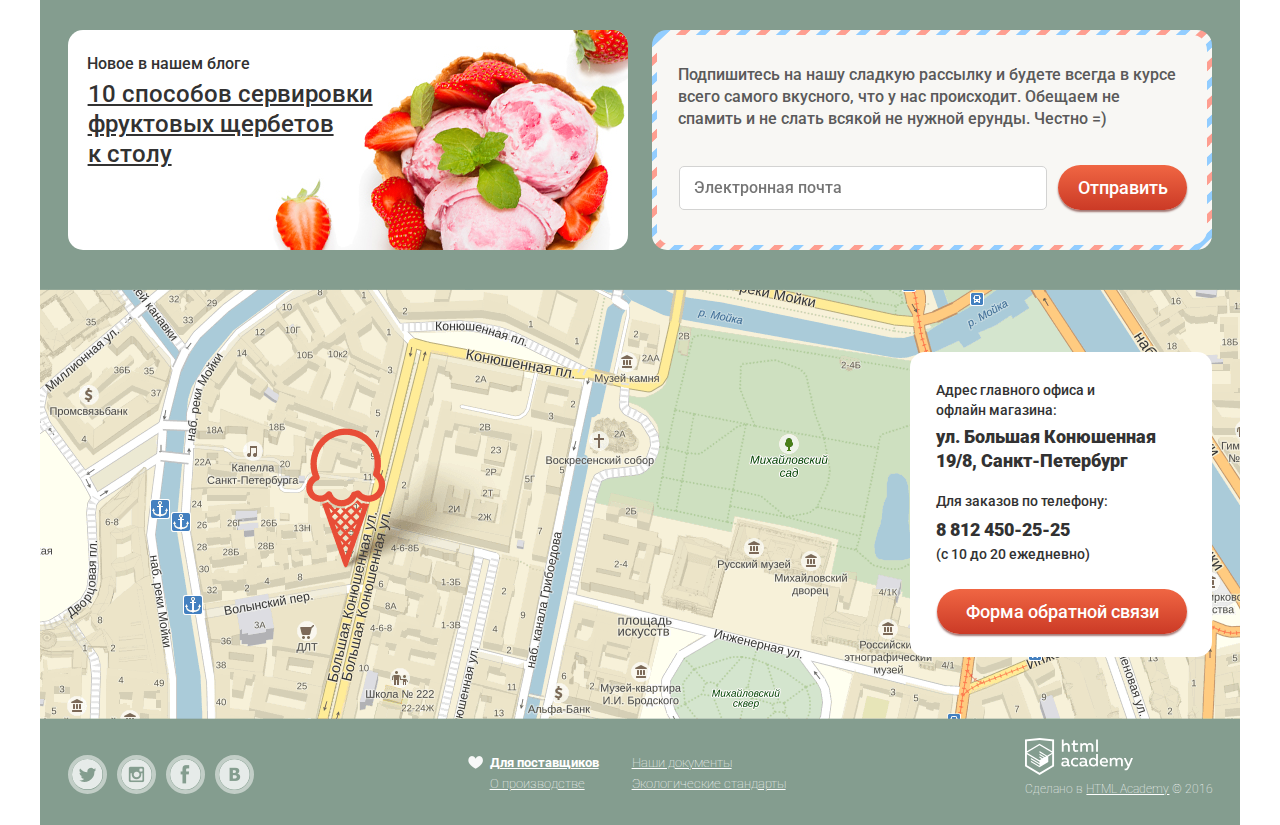
==== commit 471540f1: "Полностью закончил жс + ещё поправил стили" ====
--- a/index.html
+++ b/index.html
@@ -20,7 +20,7 @@
 
                   <ul class="pageHeaderList">
                       <li class="item dropdown">
-                          <a class="itemLink dropdownToggle" href="catalog.html">
+                          <a class="itemLink dropdownToggle" href="maincatalog.html">
                               <span class="dropdownTitle">Каталог</span>
                           </a>
                           <ul class="dropdownMenu none">
@@ -29,7 +29,9 @@
                                       Новинки
                                   </a>
                               </li>
-                              <hr class="smallHR">
+                              <li class="dropdownMenuItem hr">
+                                  <hr class="smallHR">
+                              </li>
                               <li class="dropdownMenuItem">
                                   <a class="dropdownMenuLink" href="catalog.html">
                                       Сливочное
@@ -71,6 +73,7 @@
                   </a>
                   <form class="searchForm none" action="#" name="searchForm" method="post" enctype="multipart/form-data">
                       <input class="inputText" type="text" placeholder="Что ищём?">
+                      <span class="fakePlaceholder none">Что ищём?</span>
                   </form>
               </div>
 
@@ -165,13 +168,13 @@
               </section>
 
               <section class="productList clearfix"><!--раздел хитов выделил в отдельный блок-->
-                  <article class="productItem">
+                  <article class="productItem hitList">
                       <span class="productItemHitmark"></span><!--метку "Хит" предполагаю в спан фоном вставить-->
-                      <img class="productItemImg" src="img/orangeice.png" alt="Сливочное с апельсиновым джемом и цитрусовой стружкой" width="267" height="267">
+                      <img class="productItemImg hitList" src="img/orangeice.png" alt="Сливочное с апельсиновым джемом и цитрусовой стружкой" width="267" height="267">
                       <span class="productItemPrice">
-                          <span class="productPrice">310</span>
-                          <span class="productRubleIco"></span>
-                          <span class="productWeight">/кг</span>
+                          <span class="productPrice hitList">310</span>
+                          <span class="productRubleIco hitList"></span>
+                          <span class="productWeight hitList">/кг</span>
                       </span>
                       <h4 class="h4">
                           <a href="#">
@@ -181,11 +184,11 @@
                   </article>
                   <article class="productItem">
                       <span class="productItemHitmark"></span>
-                      <img class="productItemImg" src="img/coffeeice.png" alt="Сливочно-кофейное с кусочками шоколада" width="267" height="267">
+                      <img class="productItemImg hitList" src="img/coffeeice.png" alt="Сливочно-кофейное с кусочками шоколада" width="267" height="267">
                       <span class="productItemPrice">
-                          <span class="productPrice">380</span>
-                          <span class="productRubleIco"></span>
-                          <span class="productWeight">/кг</span>
+                          <span class="productPrice hitList">380</span>
+                          <span class="productRubleIco hitList"></span>
+                          <span class="productWeight hitList">/кг</span>
                       </span>
                       <h4 class="h4">
                           <a href="#">
@@ -195,11 +198,11 @@
                   </article>
                   <article class="productItem">
                       <span class="productItemHitmark"></span>
-                      <img class="productItemImg" src="img/strawberryice.png" alt="Сливочно-клубничное с присыпкой из белого шоколада" width="267" height="267">
+                      <img class="productItemImg hitList" src="img/strawberryice.png" alt="Сливочно-клубничное с присыпкой из белого шоколада" width="267" height="267">
                       <span class="productItemPrice">
-                          <span class="productPrice">355</span>
-                          <span class="productRubleIco"></span>
-                          <span class="productWeight">/кг</span>
+                          <span class="productPrice hitList">355</span>
+                          <span class="productRubleIco hitList"></span>
+                          <span class="productWeight hitList">/кг</span>
                       </span>
                       <h4 class="h4">
                           <a href="#">
@@ -209,11 +212,11 @@
                   </article>
                   <article class="productItem">
                       <span class="productItemHitmark"></span>
-                      <img class="productItemImg" src="img/bruleeice.png" alt="Сливочное крем-брюле с карамельной подливкой" width="267" height="267">
+                      <img class="productItemImg hitList" src="img/bruleeice.png" alt="Сливочное крем-брюле с карамельной подливкой" width="267" height="267">
                       <span class="productItemPrice">
-                          <span class="productPrice">415</span>
-                          <span class="productRubleIco"></span>
-                          <span class="productWeight">/кг</span>
+                          <span class="productPrice hitList">415</span>
+                          <span class="productRubleIco hitList"></span>
+                          <span class="productWeight hitList">/кг</span>
                       </span>
                       <h4 class="h4">
                           <a href="#">
@@ -334,17 +337,17 @@
           <form class="popupFeedbackForm" action="feedback.html" name="feedbackForm" method="post" enctype="multipart/form-data">
               <b>Мы обязательно вам ответим!</b>
               <a class="closeIco" href="index.html"></a>
+              <input class="inputText" id="nameInput" type="text" placeholder="Как вас зовут?">
               <span class="fakePlaceholder fakeName none">Как вас зовут?</span>
-              <input class="inputText" type="text" placeholder="Как вас зовут?">
+              <input class="inputText" id="emailInput" type="email" placeholder="Ваша почта для ответа?">
               <span class="fakePlaceholder fakeEmail none">Ваша почта для ответа?</span>
-              <input class="inputText" type="email" placeholder="Ваша почта для ответа?">
+              <textarea class="inputArea inputText" id="feedbackInput" name="feedback" cols="51" rows="7" placeholder="Напишите что-нибудь..."></textarea>
               <span class="fakePlaceholder fakeFeedBack none">Напишите что-нибудь...</span>
-              <textarea class="inputArea" name="feedback" id="feedbackText" cols="51" rows="7" placeholder="Напишите что-нибудь..."></textarea>
               <button type="submit" class="btn btnPrimary btnMedium">Отправить</button>
           </form>
       </div>
       <div class="backPopup none"></div><!--подложка попапа-->
   </div>
-  <script src="js/main.js"></script>
+  <script src="js/main.js" defer></script>
   </body>
 </html>
--- a/css/style.css
+++ b/css/style.css
@@ -166,20 +166,25 @@
 }
 
 .inputText:hover,
-.inputArea:hover {
+.inputArea.inputText:hover {
     border: 2px solid #c7c6c5;
     padding-left: 13px;
 }
 
+.inputArea.inputText:hover {
+    padding-top: 8px;
+    padding-left: 12px;
+}
+
 .inputText:focus,
-.inputArea:focus {
+.inputArea.inputText:focus {
     border: 2px solid #8fbdec;
     padding-left: 13px;
     outline: #ffffff;
 }
 
 .inputArea:hover,
-.inputArea:focus {
+.inputArea.inputText:focus {
     padding-top: 8px;
     padding-left: 12px;
 }
@@ -207,6 +212,12 @@
 .userLink {
     color: #323232;
 }
+
+.inputText:focus + .fakePlaceholder,
+.inputArea:focus + .fakePlaceholder {
+    color: #5b9ddf;
+}
+
 /*блок header и его содержимое*/
 
 .pageHeader {
@@ -357,6 +368,11 @@
     margin-bottom: 3px;
 }
 
+.dropdownMenuItem.hr {
+    width: 128px;
+    min-height: 2px;
+}
+
 .dropdownMenuItem a,
 .dropdownMenuLink.active {
     font-weight: normal;
@@ -381,6 +397,10 @@
 .dropdownMenuItem:active,
 .dropdownMenuItem:first-child:active {
     background-color: #f6b5a5;
+    cursor: pointer;
+}
+
+.dropdownMenuItem a:hover {
     cursor: pointer;
 }
 
@@ -426,6 +446,11 @@
 
 .searchLink:hover .searchImg {
     background: url(../img/spritesIco.png) no-repeat -331px -2px;
+}
+
+.searchForm .fakePlaceholder {
+    margin-top: 7px;
+    margin-left: -4px;
 }
 
 .searchForm .inputText {
@@ -656,7 +681,7 @@
     padding-left: 11px;
 }
 
-.fakeEmail {
+.userForm .fakeEmail {
     top: 6px;
 }
 
@@ -1054,6 +1079,10 @@
     border-radius: 50%;
 }
 
+img.productItemImg.hitList {
+    margin-top: 39px;
+}
+
 .productItemHitmark {
     position: absolute;
     display: block;
@@ -1080,9 +1109,13 @@
 
 .productPrice {
     top: 237px;
-    left: -1px;
+    left: -2px;
     font-size: 45px;
     line-height: 1;
+}
+
+.productPrice.hitList {
+    top: 247px;
 }
 
 .productRubleIco {
@@ -1091,13 +1124,21 @@
     width: 32px;
     height: 36px;
     top: 243px;
-    left: 80px;
+    left: 79px;
     background: url(../img/ruble.svg) no-repeat center;
+}
+
+.productRubleIco.hitList {
+    top: 255px;
 }
 
 .productWeight {
     top: 241px;
-    left: 112px;
+    left: 111px;
+}
+
+.productWeight.hitList {
+    top: 253px;
 }
 
 /*промоблок*/
@@ -1246,6 +1287,11 @@
     padding-top: 0;
     border: 0;
     cursor: pointer;
+}
+
+.subscribeForm .fakePlaceholder {
+    margin-top: 22px;
+    margin-left: 11px;
 }
 
 /*блок карты*/
@@ -1350,7 +1396,7 @@
     margin-top: 19px;
 }
 
-.inputArea {
+.inputArea.inputText {
     width: 428px;
     max-height: 155px;
     margin-top: 21px;
@@ -1359,6 +1405,10 @@
     padding-left: 13px;
     padding-top: 9px;
     outline: #ffffff;
+}
+
+.inputArea.inputText {
+    border: 1px solid #c7c6c5;
 }
 
 .popupFeedbackForm .btnPrimary {
@@ -1899,26 +1949,26 @@
     padding-left: 14px;
 }
 
-.range-controls {
+.rangeControls {
     position: absolute;
     margin-top: 17px;
 }
 
-.range-controls .scale {
+.rangeControls .scale {
     width: 188px;
     height: 4px;
     background: rgba(255, 255, 255, 0.3);
     margin-left: 15px;
 }
 
-.range-controls .bar {
+.rangeControls .bar {
     width: 118px;
     height: 4px;
     background: #ffffff;
     margin-left: 19px;
 }
 
-.range-toggle {
+.rangeToggle {
     position: absolute;
     top: -9px;
     width: 20px;
@@ -1929,11 +1979,11 @@
     cursor: pointer;
 }
 
-.range-toggle-min {
+.rangeToggleMin {
     left: 34px;
 }
 
-.range-toggle-max {
+.rangeToggleMax {
     left: 132px;
 }
 
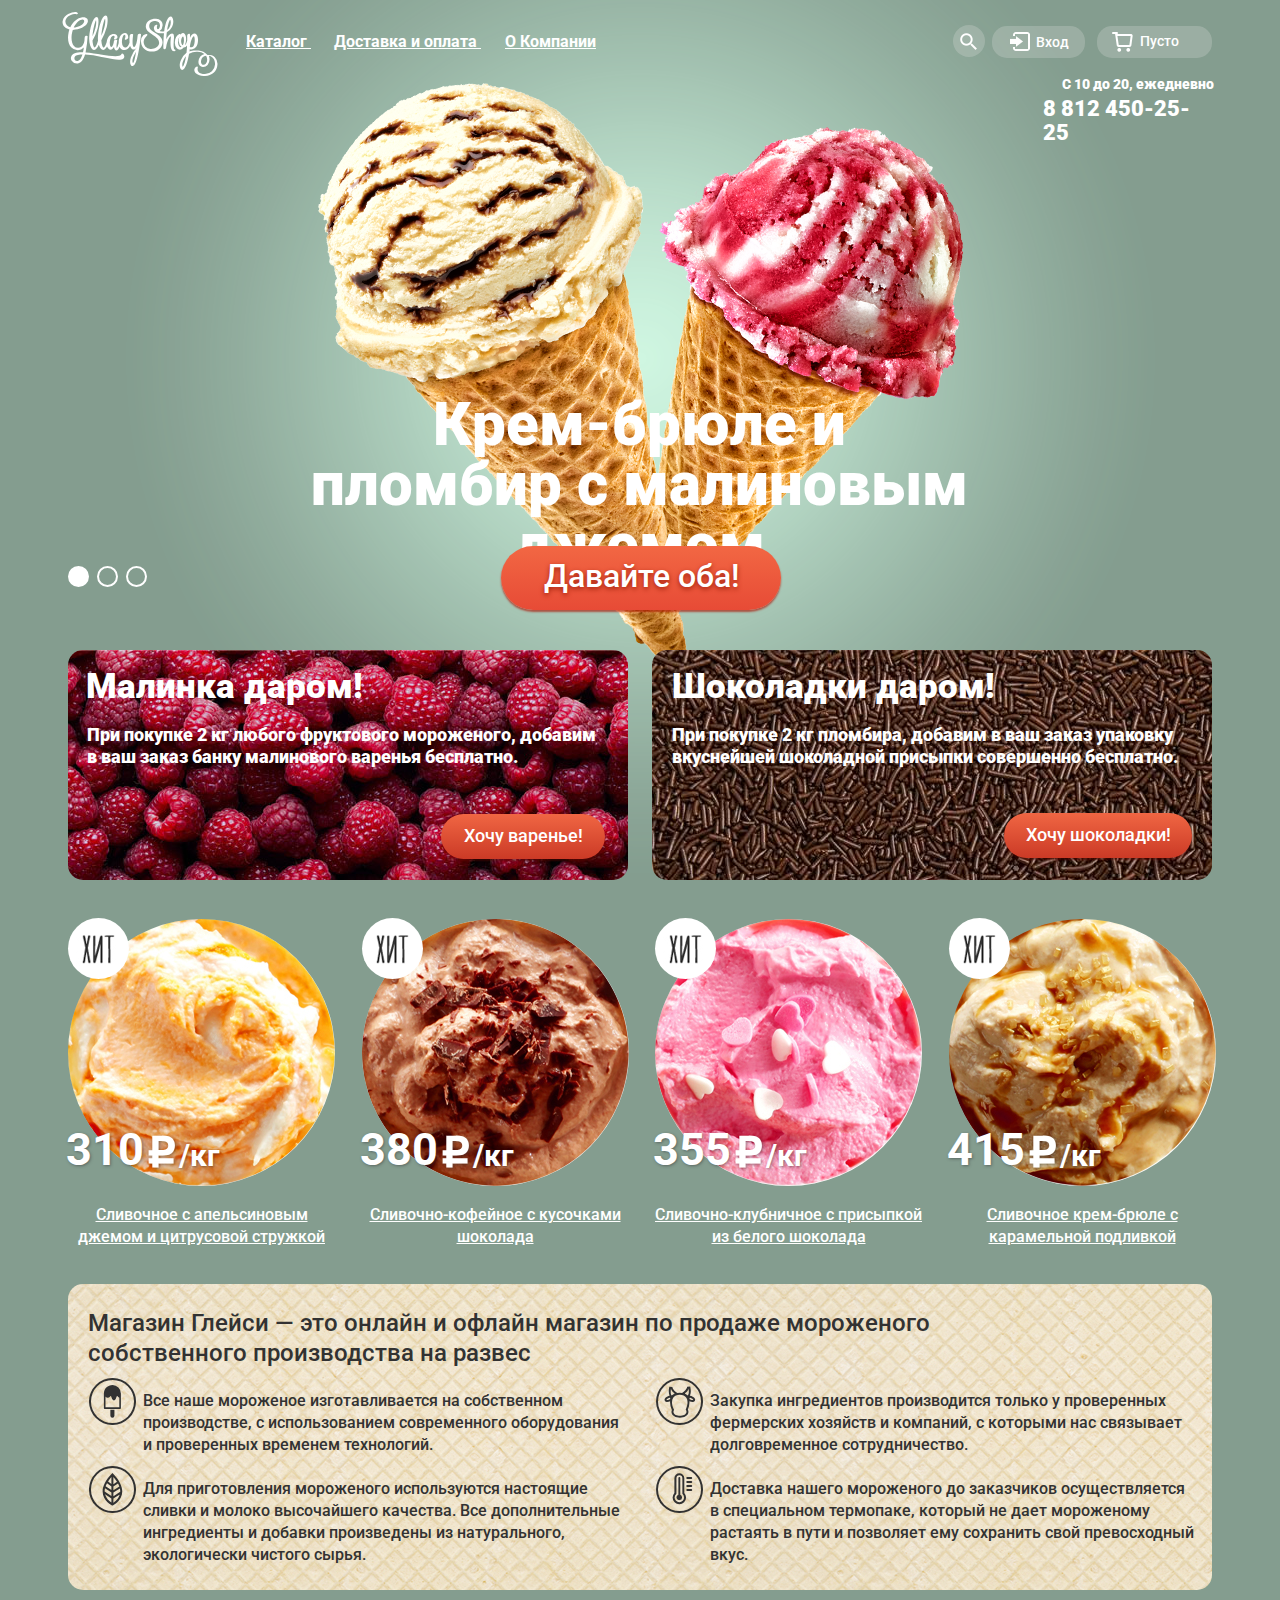
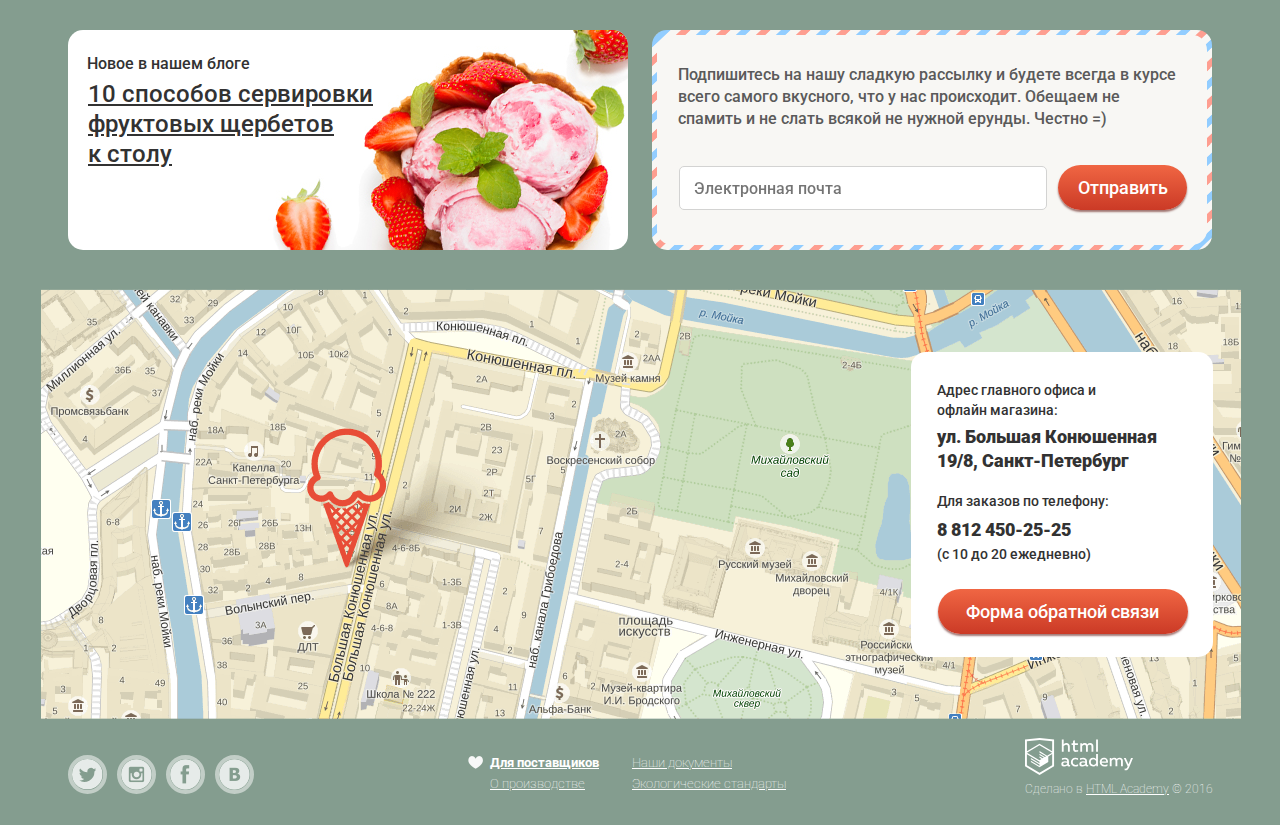
==== commit 7bdfbc23: "Поправил разобранное" ====
--- a/index.html
+++ b/index.html
@@ -25,7 +25,7 @@
                           </a>
                           <ul class="dropdownMenu none">
                               <li class="dropdownMenuItem">
-                                  <a class="dropdownMenuLink">
+                                  <a class="dropdownMenuLink" href="newy.html">
                                       Новинки
                                   </a>
                               </li>
@@ -33,34 +33,34 @@
                                   <hr class="smallHR">
                               </li>
                               <li class="dropdownMenuItem">
-                                  <a class="dropdownMenuLink" href="catalog.html">
+                                  <a class="dropdownMenuLink" href="creamy.html">
                                       Сливочное
                                   </a>
                               </li>
                               <li class="dropdownMenuItem">
-                                  <a class="dropdownMenuLink" href="#">
+                                  <a class="dropdownMenuLink" href="sugar.html">
                                       Щербеты
                                   </a>
                               </li>
                               <li class="dropdownMenuItem">
-                                  <a class="dropdownMenuLink" href="#">
+                                  <a class="dropdownMenuLink" href="fruitice.html">
                                       Фруктовый лёд
                                   </a>
                               </li>
                               <li class="dropdownMenuItem">
-                                  <a class="dropdownMenuLink" href="#">
+                                  <a class="dropdownMenuLink" href="melory.html">
                                       Мелорин
                                   </a>
                               </li>
                           </ul>
                       </li>
                       <li class="item">
-                          <a class="itemLink" href="#">
+                          <a class="itemLink" href="send.html">
                               Доставка и оплата
                           </a>
                       </li>
                       <li class="item">
-                          <a class="itemLink" href="#">
+                          <a class="itemLink" href="company.html">
                               О Компании
                           </a>
                       </li>
@@ -115,24 +115,15 @@
           <div class="container">
               <section class="slider clearfix"><!--реализация слайдера из лекции-->
                   <div class="slide firstItem" id="slide1">
-                      <span class="h1 top"><!--заменил на  заголовок на спаны - по-разному они размещались на линиях-->
-                              Крем-брюле и пломбир
-                          </span>
-                      <span class="h1 bot">с малиновым джемом</span>
+                      <h1 class="h1">Крем-брюле и пломбир с малиновым джемом</h1>
                       <a class="btn btnLarge btnPrimary" href="offer.html">Давайте оба!</a>
                   </div>
                   <div class="slide secondItem" id="slide2">
-                      <span class="h1 top">
-                              Шоколадный пломбир
-                          </span>
-                      <span class="h1 bot">и лимонный сорбет</span>
+                      <h1 class="h1">Шоколадный пломбир и лимонный сорбет</h1>
                       <a class="btn btnLarge btnPrimary" href="offer.html">Давайте оба!</a>
                   </div>
                   <div class="slide thirdItem" id="slide3">
-                      <span class="h1 top">
-                              Пломбир с помадкой
-                          </span>
-                      <span class="h1 bot">и клубничный щербет</span>
+                      <h1 class="h1">Пломбир с помадкой и клубничный щербет</h1>
                       <a class="btn btnLarge btnPrimary" href="offer.html">Давайте оба!</a>
                   </div>
                   <div class="sliderControls">
@@ -170,7 +161,7 @@
               <section class="productList clearfix"><!--раздел хитов выделил в отдельный блок-->
                   <article class="productItem hitList">
                       <span class="productItemHitmark"></span><!--метку "Хит" предполагаю в спан фоном вставить-->
-                      <img class="productItemImg hitList" src="img/orangeice.png" alt="Сливочное с апельсиновым джемом и цитрусовой стружкой" width="267" height="267">
+                      <img class="productItemImg hitList" src="img/orangeice.jpg" alt="Сливочное с апельсиновым джемом и цитрусовой стружкой" width="267" height="267">
                       <span class="productItemPrice">
                           <span class="productPrice hitList">310</span>
                           <span class="productRubleIco hitList"></span>
@@ -184,7 +175,7 @@
                   </article>
                   <article class="productItem">
                       <span class="productItemHitmark"></span>
-                      <img class="productItemImg hitList" src="img/coffeeice.png" alt="Сливочно-кофейное с кусочками шоколада" width="267" height="267">
+                      <img class="productItemImg hitList" src="img/coffeeice.jpg" alt="Сливочно-кофейное с кусочками шоколада" width="267" height="267">
                       <span class="productItemPrice">
                           <span class="productPrice hitList">380</span>
                           <span class="productRubleIco hitList"></span>
@@ -198,7 +189,7 @@
                   </article>
                   <article class="productItem">
                       <span class="productItemHitmark"></span>
-                      <img class="productItemImg hitList" src="img/strawberryice.png" alt="Сливочно-клубничное с присыпкой из белого шоколада" width="267" height="267">
+                      <img class="productItemImg hitList" src="img/strawberryice.jpg" alt="Сливочно-клубничное с присыпкой из белого шоколада" width="267" height="267">
                       <span class="productItemPrice">
                           <span class="productPrice hitList">355</span>
                           <span class="productRubleIco hitList"></span>
@@ -212,7 +203,7 @@
                   </article>
                   <article class="productItem">
                       <span class="productItemHitmark"></span>
-                      <img class="productItemImg hitList" src="img/bruleeice.png" alt="Сливочное крем-брюле с карамельной подливкой" width="267" height="267">
+                      <img class="productItemImg hitList" src="img/bruleice.jpg" alt="Сливочное крем-брюле с карамельной подливкой" width="267" height="267">
                       <span class="productItemPrice">
                           <span class="productPrice hitList">415</span>
                           <span class="productRubleIco hitList"></span>
@@ -250,7 +241,7 @@
                   <div class="newsBlockLeft">
                       <p>Новое в нашем блоге</p>
                       <h4 class="h4">
-                          <a href="#">
+                          <a href="news.html">
                               10 способов сервировки<br> фруктовых щербетов<br> к столу
                           </a>
                       </h4>
@@ -261,7 +252,7 @@
                               Подпишитесь на нашу сладкую рассылку и будете всегда в курсе всего самого вкусного, что у нас происходит.
                               Обещаем не спамить и не слать всякой не нужной ерунды. Честно =)
                           </p>
-                          <form class="subscribeForm" action="#" name="subscribeForm" method="post" enctype="multipart/form-data">
+                          <form class="subscribeForm" action="post.html" name="subscribeForm" method="post" enctype="multipart/form-data">
                               <input class="inputText" type="email" placeholder="Электронная почта">
                               <span class="fakePlaceholder none">Электронная почта</span>
                               <button class="btn btnPrimary btnMedium" type="submit">Отправить</button>
@@ -312,16 +303,16 @@
               <nav class="pageFooterNav">
                   <ul class="pageFooterMenu">
                       <li class="footerMenuItem">
-                          <a class='heartIco' href="#">Для поставщиков</a>
+                          <a class='heartIco' href="senders.html">Для поставщиков</a>
                       </li>
                       <li class="footerMenuItem">
-                          <a href="#">Наши документы</a>
+                          <a href="document.html">Наши документы</a>
                       </li>
                       <li class="footerMenuItem">
-                          <a href="#">О производстве </a>
+                          <a href="produce.html">О производстве </a>
                       </li>
                       <li class="footerMenuItem">
-                          <a href="#">Экологические стандарты</a>
+                          <a href="eco.html">Экологические стандарты</a>
                       </li>
                   </ul>
               </nav>
--- a/css/style.css
+++ b/css/style.css
@@ -29,8 +29,12 @@
     outline: none;
 }
 
+html, body {
+    width: 100%;
+}
+
 body {
-    width: 1200px;
+    min-width: 1200px;
     margin: 0 auto;
     font-family: "Roboto", "Arial", sans-serif;
     font-size: 16px;
@@ -39,7 +43,6 @@
     font-weight: 500;
 }
 
-/*стили фона всей страницы, которые будут меняться при смене слайда*/
 .none {
     display: none;
 }
@@ -49,6 +52,7 @@
 }
 
 .popupForm.choice {
+    -webkit-animation: bounce 0.6s;
     animation: bounce 0.6s;
 }
 
@@ -93,11 +97,10 @@
 
 
 .container {
-    margin: 0 2.3%;
-}
-
-.container.backDefault {
-    background-color: #87a193;
+    width: 1200px;
+    margin: 0 auto;
+    padding-right: 28px;
+    padding-left: 28px;
 }
 
 /*кнопочки и общие элементы*/
@@ -156,7 +159,7 @@
 
 .inputText {
     width: 368px;
-    min-height: 44px;
+    height: 44px;
     float: left;
     margin-top: 36px;
     margin-left: 22px;
@@ -218,8 +221,8 @@
     color: #5b9ddf;
 }
 
+
 /*блок header и его содержимое*/
-
 .pageHeader {
     position: relative;
     min-height: 120px;
@@ -264,6 +267,7 @@
 li.item:last-child {
     margin-left: 1px;
 }
+
 
 /*блок выпадающего меню*/
 .dropdown:hover,
@@ -344,8 +348,6 @@
     text-decoration: none;
 }
 
-
-
 .dropdownMenuItem:first-child {
     width: 143px;
     margin-top: 10px;
@@ -387,12 +389,9 @@
     background-color: #d07058;
 }
 
-
-
 .dropdownMenuItem:hover {
     background-color: #fbded7;
 }
-
 
 .dropdownMenuItem:active,
 .dropdownMenuItem:first-child:active {
@@ -410,6 +409,7 @@
     margin-top: -5px;
     margin-bottom: 5px;
 }
+
 
 /*блок поиска и информационный блок*/
 .searchBlock {
@@ -467,6 +467,7 @@
 .searchForm .inputText:focus {
     padding-left: 10px;
 }
+
 
 /*блок входа и корзины*/
 .user {
@@ -543,6 +544,7 @@
     color: #323232;
     margin-right: 10px;
 }
+
 
 /*полная корзина*/
 .fullBasket:hover .basketForm {
@@ -591,6 +593,7 @@
 .purchaseImg {
     margin-top: -2px;
     margin-left: 21px;
+    border-radius: 50%;
 }
 
 .purchaseTitle {
@@ -745,13 +748,15 @@
     text-decoration: none;
 }
 
+
 /*хлебные крошки*/
 .breadcrumbs {
-    position: absolute;
-    width: 350px;
+    display: block;
+    width: 335px;
     min-height: 18px;
-    bottom: 0;
-    left: 27px;
+    float: left;
+    margin-top: 35px;
+    margin-left: -153px;
 }
 
 .breadcrumbsMenuItem {
@@ -770,6 +775,7 @@
 .divider {
     margin-left: 4px;
 }
+
 
 /*слайдер*/
 .slider {
@@ -871,7 +877,8 @@
 }
 
 .siteWrapper {
-    min-width: 1080px;
+    width: 100%;
+    min-width: 1200px;
     background-repeat: no-repeat;
     background-position: top center;
     -webkit-transition: background-image 0.5s ease, background-color 0.5s ease;
@@ -911,6 +918,27 @@
 
 .slide {
     display: none;
+}
+
+.firstItem .h1 {
+    width: 675px;
+    height: 105px;
+    margin-left: 234px;
+    margin-top: 5px;
+}
+
+.secondItem .h1 {
+    width: 647px;
+    height: 120px;
+    margin-left: 249px;
+    margin-top: 5px;
+}
+
+.thirdItem .h1 {
+    width: 644px;
+    height: 120px;
+    margin-left: 248px;
+    margin-top: 5px;
 }
 
 .sliderControls {
@@ -1038,6 +1066,7 @@
     margin-left: 352px;
 }
 
+
 /*каталог товаров*/
 .productList {
     min-height: 365px;
@@ -1059,7 +1088,6 @@
 a.btnPrimary:hover {
     color: #ffffff;
 }
-
 
 article.productItem {
     position: relative;
@@ -1214,6 +1242,7 @@
     margin-top: -12px;
     margin-left: -54px;
 }
+
 
 /*новостной блок*/
 .newsBlock {
@@ -1357,6 +1386,7 @@
     font-size: 18px;
     line-height: 1.222;
 }
+
 
 /*popup-форма фидбека*/
 .popupForm {
@@ -1398,7 +1428,7 @@
 
 .inputArea.inputText {
     width: 428px;
-    max-height: 155px;
+    height: 155px;
     margin-top: 21px;
     margin-left: 23px;
     border-radius: 5px;
@@ -1448,36 +1478,79 @@
     background: url('../img/spritesIco.png') no-repeat -10px -10px;
 }
 
-@keyframes bounce {
+@-webkit-keyframes bounce {
     0%   {
+        -webkit-transform: translateY(-2000px);
         transform: translateY(-2000px);
     }
     70%  {
+        -webkit-transform: translateY(30px);
         transform: translateY(30px);
     }
     90%  {
+        -webkit-transform: translateY(-10px);
         transform: translateY(-10px);
     }
     100% {
+        -webkit-transform: translateY(0);
         transform: translateY(0);
     }
 }
 
-@keyframes shake {
+@keyframes bounce {
+    0%   {
+        -webkit-transform: translateY(-2000px);
+        transform: translateY(-2000px);
+    }
+    70%  {
+        -webkit-transform: translateY(30px);
+        transform: translateY(30px);
+    }
+    90%  {
+        -webkit-transform: translateY(-10px);
+        transform: translateY(-10px);
+    }
+    100% {
+        -webkit-transform: translateY(0);
+        transform: translateY(0);
+    }
+}
+
+@-webkit-keyframes shake {
     0%, 100% {
+        -webkit-transform: translateX(0);
         transform: translateX(0);
     }
     10%, 30%, 50%, 70%, 90% {
+        -webkit-transform: translateX(-10px);
         transform: translateX(-10px);
     }
     20%, 40%, 60%, 80% {
+        -webkit-transform: translateX(10px);
         transform: translateX(10px);
     }
 }
 
+@keyframes shake {
+    0%, 100% {
+        -webkit-transform: translateX(0);
+        transform: translateX(0);
+    }
+    10%, 30%, 50%, 70%, 90% {
+        -webkit-transform: translateX(-10px);
+        transform: translateX(-10px);
+    }
+    20%, 40%, 60%, 80% {
+        -webkit-transform: translateX(10px);
+        transform: translateX(10px);
+    }
+}
+
 .popupError {
+    -webkit-animation: shake 0.6s;
     animation: shake 0.6s;
 }
+
 
 /*футер*/
 .pageFooter {
@@ -1613,6 +1686,7 @@
     font-weight: lighter;
     color: #ffffff;
 }
+
 
 /*контент каталога*/
 /*заголовок*/
@@ -1802,6 +1876,7 @@
 
 .leftArrow {
     -webkit-transform: rotate(180deg);
+    -ms-transform: rotate(180deg);
     transform: rotate(180deg);
     opacity: 0.2;
 }
@@ -2044,6 +2119,7 @@
     border-radius: 50%;
 }
 
+
 /*тройная вложенность из-за сложной формы*/
 input[type="radio"]:checked + .radio span {
     display: block;
@@ -2134,6 +2210,7 @@
     margin-left: 3px;
 }
 
+
 /*кнопка применить*/
 .btnBordered {
     width: 143px;
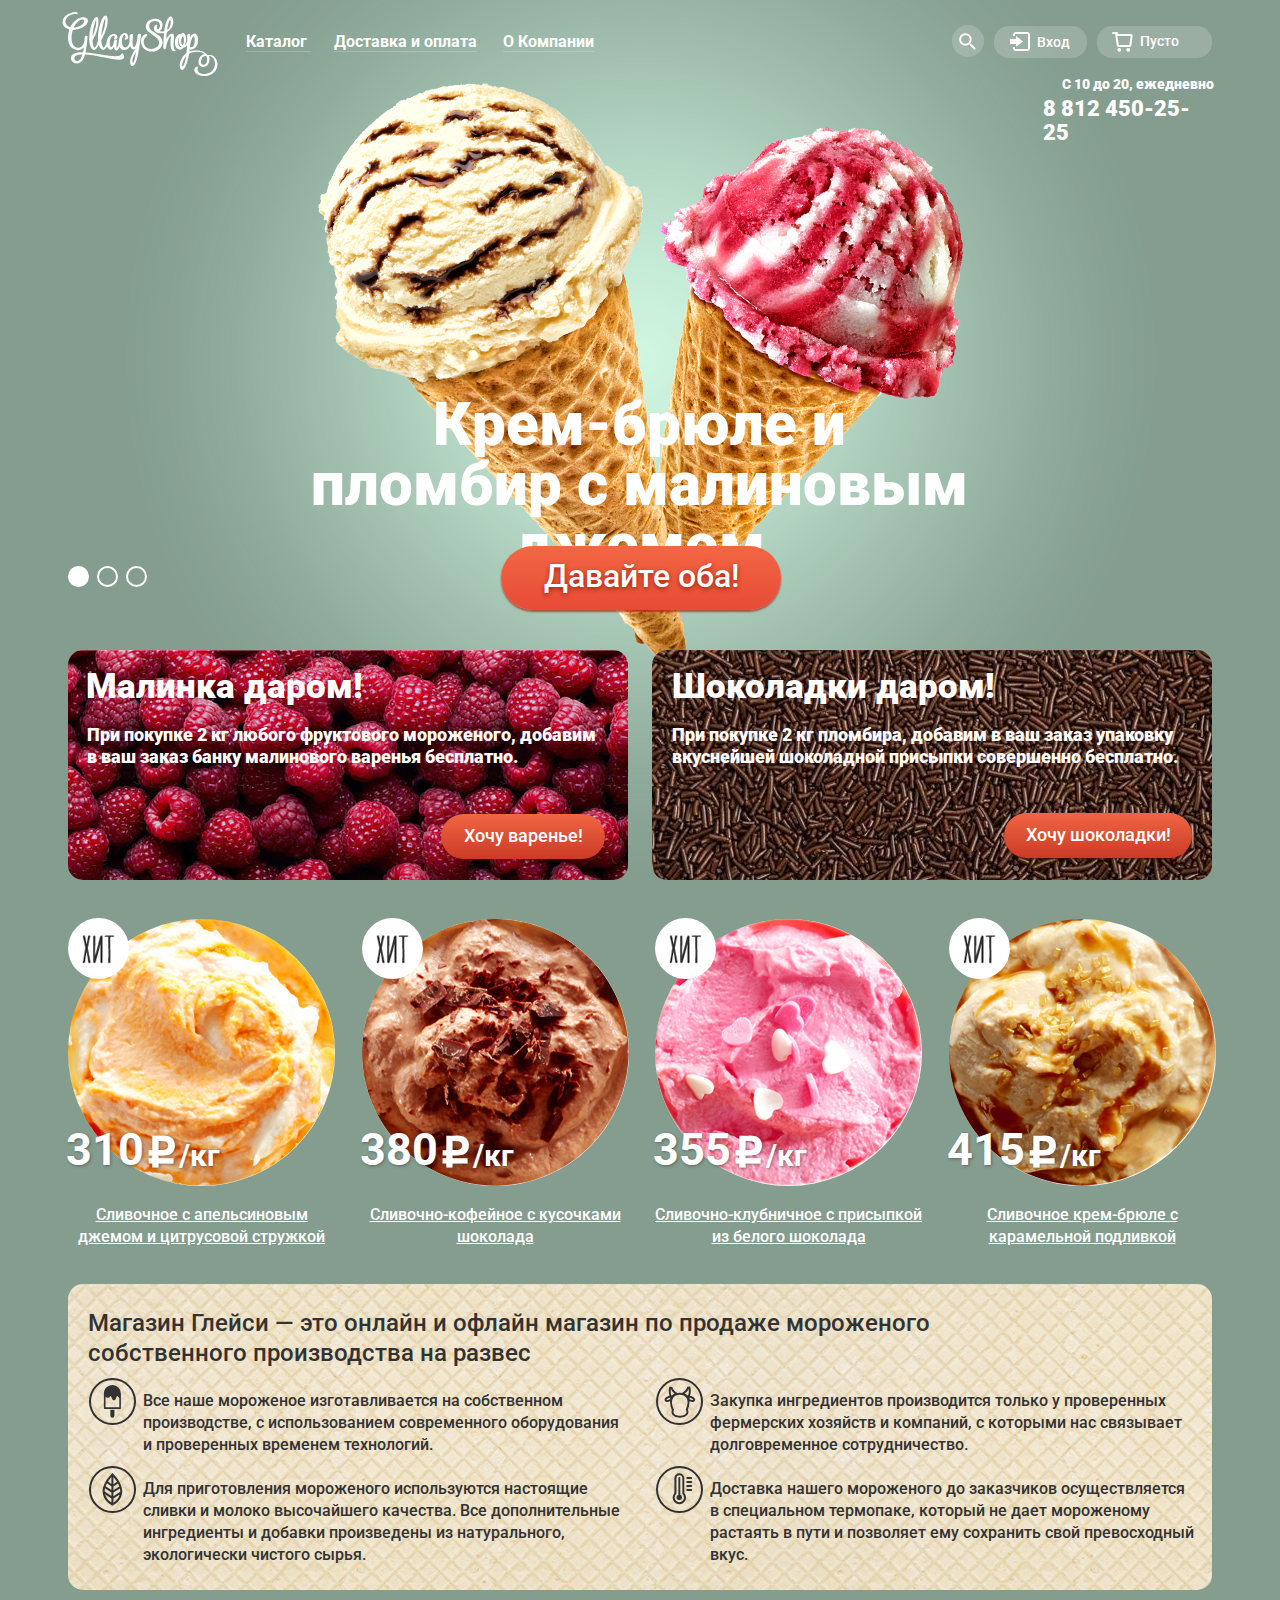
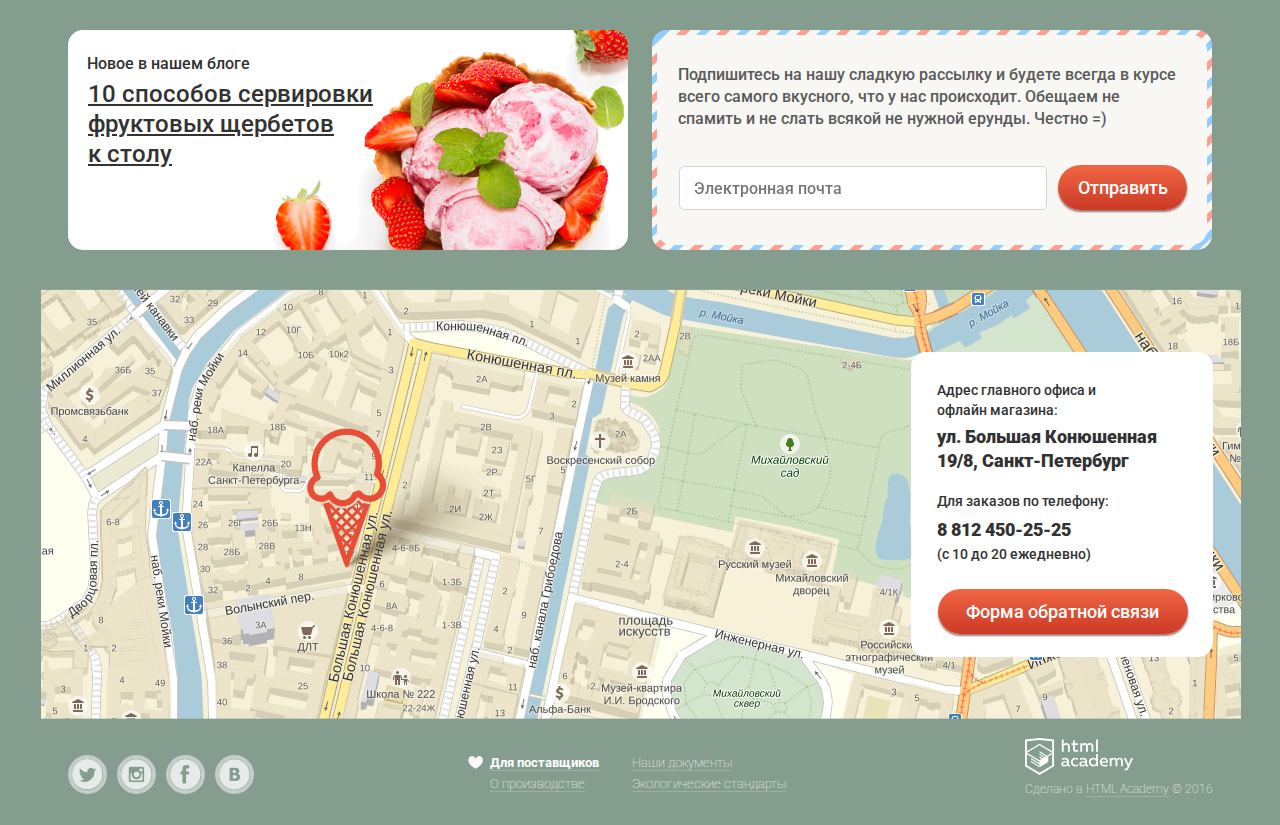
==== commit 6c85afe5: "Добавил iframe" ====
--- a/index.html
+++ b/index.html
@@ -5,7 +5,7 @@
       <title>Глейси</title>
       <link href='https://fonts.googleapis.com/css?family=Roboto:400,900,900italic,700,500&subset=latin,cyrillic' rel='stylesheet' type='text/css'>
       <link rel="stylesheet" href="css/normalize.css">
-      <link rel="stylesheet" href="css/style.css">
+      <link rel="stylesheet" href="css/style.min.css">
   </head>
   <body>
   <input class="firstBtn" type="radio" id="btn1" name="toggle" checked><!--реализация слайдера из лекции-->
@@ -262,7 +262,10 @@
               </section>
 
               <section class="mapBlock clearfix">
-                  <img class="mapImg" src="img/map.png" alt="Мap" width="1200" height="430">
+                  <img class="mapImg" src="img/map.png" alt="Мap" width="1200" height="430"><!--оствил - если будет ошибка айфрейма, карта с картинки отобразится-->
+                  <div class="iMap">
+                      <iframe src="https://www.google.com/maps/embed?pb=!1m18!1m12!1m3!1d1998.6037999040354!2d30.322010416394033!3d59.938716271971415!2m3!1f0!2f0!3f0!3m2!1i1024!2i768!4f13.1!3m3!1m2!1s0x4696310fca5ba729%3A0xea9c53d4493c879f!2sBolshaya+Konyushennaya+ul.%2C+19/8%2C+Sankt-Peterburg%2C+Russia%2C+191186!5e0!3m2!1sen!2s!4v1441888483426" width="1200" height="430" frameborder="0" style="border:0" allowfullscreen></iframe>
+                  </div>
                   <div class="adressBlock">
                       <div class="adressContainer">
                           <p>
@@ -339,6 +342,6 @@
       </div>
       <div class="backPopup none"></div><!--подложка попапа-->
   </div>
-  <script src="js/main.js" defer></script>
+  <script src="js/main.min.js" defer></script>
   </body>
 </html>
--- a/css/style.min.css
+++ b/css/style.min.css
@@ -0,0 +1 @@
+*{box-sizing:border-box;margin:0;padding:0}.clearfix:after{content:'';display:table;clear:both}li{list-style-type:none}img{max-width:100%;height:auto}button{border:0}.button:active,.button:focus{outline:none}body,html{width:100%}body{min-width:1200px;font-family:"Roboto","Arial",sans-serif;font-size:16px;line-height:1.375;color:#fff;font-weight:500}.none,body>input[type=radio]{display:none}.choice{display:block}.popupForm.choice{-webkit-animation:bounce .6s;animation:bounce .6s}.h1,.h2,h1,h2{font-size:60px;line-height:1.006;font-weight:900;color:#fff}.h2,h2{font-size:35px;line-height:1.171}.h3,.h4,.h4 a,h3,h4{font-weight:500}.h4,.h4 a,h4{font-size:16px;line-height:1.375;color:#fff;text-align:center;margin-top:6px}.h3,h3{font-size:24px;line-height:1.25;text-align:left;margin-top:0;color:#323232}.container{width:1200px;margin:0 auto;padding-right:28px;padding-left:28px}.btn{display:block;text-align:center}.btnDefault{width:93px;height:32px;background-color:rgba(248,247,244,.2);border-radius:15px;text-decoration:none}.searchBlock .btnDefault{width:32px;border-radius:50%}.searchBlock .btnDefault::after{position:absolute;display:block;bottom:-10px;left:0;content:'';width:30px;height:10px}.btnPrimary{display:block;width:189px;height:45px;background:-webkit-linear-gradient(top,#f26743,#e74b36);background:linear-gradient(to bottom,#f26743,#e74b36);border-radius:25px;box-shadow:0 2px 2px rgba(172,16,0,.64);font-size:18px;line-height:1.333;color:#fff;text-decoration:none;padding-top:8px}.btnMedium{background:-webkit-linear-gradient(top,#f06643,#cb3a26);background:linear-gradient(to bottom,#f06643,#cb3a26);box-shadow:0 2px 2px rgba(85,8,0,.54)}.btnMedium:hover{background:-webkit-linear-gradient(top,#f58669,#ec6f5e);background:linear-gradient(to bottom,#f58669,#ec6f5e);box-shadow:0 1px 2px #ac1000;cursor:pointer}.btnMedium:active{background:-webkit-linear-gradient(top,#d74632,#e1613e);background:linear-gradient(to bottom,#d74632,#e1613e);box-shadow:inset 0 2px 2px #942718}.inputText{width:368px;height:44px;float:left;margin-top:36px;margin-left:22px;padding-left:14px;border:1px solid #d3d3d2;border-radius:5px}.inputText:hover{border:2px solid #c7c6c5;padding-left:13px}.inputArea.inputText:hover{border:2px solid #c7c6c5;padding-top:8px;padding-left:12px}.inputText:focus{padding-left:13px}.inputArea.inputText:focus,.inputText:focus{border:2px solid #8fbdec;outline:#fff}.inputArea.inputText:focus,.inputArea:hover{padding-top:8px;padding-left:12px}.fakePlaceholder{position:absolute;left:32px;font-size:11px;line-height:1.182;color:#999}.helpInfo{display:inline-block;vertical-align:baseline;width:139px;min-height:20px;margin-left:139px;margin-top:19px;font-size:13px;line-height:1.846}.paginItem.active:hover a,.paginItem.active:hover span,.userLink,a.btnDefault:hover span{color:#323232}.inputArea:focus+.fakePlaceholder,.inputText:focus+.fakePlaceholder{color:#5b9ddf}.pageHeader{position:relative;min-height:120px;z-index:10}.logoImg{float:left;width:162px;height:64px;margin-left:-9px;margin-top:12px}.pageHeaderMenu{display:inline-block;vertical-align:baseline;margin-left:25px;margin-top:31px}.pageHeaderMenu a{font-size:16px;line-height:1.125;font-weight:700;color:#fff}.pageHeaderList,.pageHeaderMenu{position:relative;width:374px;min-height:18px;float:left}.pageHeaderList .item{display:inline;margin-right:23px}li.item:last-child{float:right;margin-right:26px}.breadcrumbsMenuItem a,.footerMenuItem a,.item .itemLink,.subContacts{display:inline;vertical-align:baseline;text-decoration:none;border-bottom:1px solid rgba(255,255,255,.2)}.item.dropdown::after{position:absolute;display:block;bottom:-10px;left:0;content:'';width:70px;height:10px}.dropdown.current,.dropdown.current:hover,.dropdown:hover{display:inline;margin-right:14px;float:left;margin-left:-14px;margin-top:-5px}.dropdown.current .dropdownToggle,.dropdown.current:hover .dropdownToggle,.dropdown:hover .dropdownToggle{display:block;width:87px;min-height:32px;background-color:#f8f7f4;border-radius:15px;text-decoration:none;color:#323232;text-align:center}.dropdown.current .dropdownToggle,.dropdown.current:hover .dropdownToggle{background-color:#d07058;color:#fff;padding-top:7px}.dropdown.current:hover .dropdownToggle{background-color:#f8f7f4;color:#323232;padding-top:0}.dropdownToggle:active{background-color:#ededed;box-shadow:inset 0 2px 1px #696969}.dropdown:hover .dropdownTitle{display:inline-block;vertical-align:sub;margin-top:7px}.dropdownMenu{position:absolute;width:143px;min-height:171px;top:33px;left:-21px;background-color:#f8f7f4;border-radius:5px;z-index:1}.basketForm,.dropdownMenu,.searchForm,.userForm{box-shadow:0 20px 20px rgba(0,0,0,.4)}.dropdown:hover .dropdownMenu{display:block}.dropdownMenuItem a{margin-left:20px}.dropdownMenuItem a,.dropdownMenuItem:first-child,.dropdownMenuLink.active{font-size:14px;line-height:1.143;font-weight:700;color:#323232;text-decoration:none}.dropdownMenuLink.active{margin-left:20px}.dropdownMenuItem:first-child{width:143px;margin-top:10px;margin-left:0;margin-bottom:4px;padding-left:6px}.dropdownMenuItem:first-child a{display:inline-block;vertical-align:sub;margin-left:14px;font-weight:700}.dropdownMenuItem{display:block;width:143px;min-height:28px;margin-bottom:3px}.dropdownMenuItem.hr{width:128px;min-height:2px}.dropdownMenuItem a,.dropdownMenuLink.active{font-weight:400}.dropdownMenuLink.active{color:#fff}.dropdownMenuItem.current,.dropdownMenuItem.current:hover{background-color:#d07058}.dropdownMenuItem:hover{background-color:#fbded7}.dropdownMenuItem:active,.dropdownMenuItem:first-child:active{background-color:#f6b5a5;cursor:pointer}.dropdownMenuItem a:hover{cursor:pointer}hr.smallHR{width:128px;margin-left:6px;margin-top:-5px;margin-bottom:5px}.searchBlock{display:inline-block;vertical-align:baseline;margin-top:25px;position:relative;margin-left:332px}.searchImg{display:block;width:32px;height:32px;background:url(../img/spritesIco.png) no-repeat -162px -2px}.searchForm{position:absolute;width:341px;min-height:84px;left:-309px;top:37px;background-color:#f8f7f4;border-radius:5px}.searchLink:hover+.searchForm{display:block}.searchLink:hover .searchImg{background:url(../img/spritesIco.png) no-repeat -331px -2px}.searchForm .fakePlaceholder{margin-top:7px;margin-left:-4px}.searchForm .inputText{width:311px;margin-top:20px;margin-left:15px;padding-left:12px}.searchForm .inputText:hover{padding-left:11px}.searchForm .inputText:focus{padding-left:10px}.user{position:relative;float:right;width:220px;height:90px;margin-top:2px}.userBasket,.userEnter{display:inline;margin-top:24px;margin-left:2px}.userEnter{float:left}.userBasket{float:right}.userBasket .btnDefault{width:115px}.enterBasket,.enterTitle{font-size:14px;line-height:1.143;color:#fff}.enterTitle{float:right;margin-right:17px;padding-top:8px}.ico,.icoEnter{display:block;width:21px;height:20px;float:left;margin-top:6px}.icoEnter{background:url(../img/spritesIco.png) no-repeat -88px -10px;margin-left:16px}.ico{margin-left:15px}.icoEmptyBasket{background:url(../img/spritesIco.png) no-repeat -47px -10px}.icoFullBasket{background:url(../img/spritesIco.png) no-repeat -257px -10px}.basketForm,.fullBasket a,a.btnDefault:hover{background-color:#f8f7f4}.fullBasket span{color:#323232;margin-right:10px}.fullBasket .btnDefault::after,.fullBasket:hover .basketForm{position:absolute;display:block}.fullBasket .btnDefault::after{bottom:25px;right:0;content:'';width:115px;height:10px}.basketForm{top:60px;left:-318px;width:540px;min-height:242px;border-radius:5px}.purchaseMenu{width:500px;min-height:107px;margin:23px auto 0}.purchaseItem{position:relative;min-height:52px;font-size:13px;line-height:1.231;font-weight:lighter;color:#323232}.purchaseClose.closeIco{position:absolute;display:block;left:-10px;top:4px;width:17px;height:17px;background-image:url(../img/spritesIco.png);background-repeat:no-repeat;background-position:-2px -3px;background-size:345px auto}.purchaseImg{margin-top:-2px;margin-left:21px;border-radius:50%}.purchaseTitle{margin-left:10px;width:225px}.purchaseCost,.purchaseTitle,span.purchaseSum{display:inline-block;vertical-align:top;margin-top:6px}.purchaseCost{font-size:13px;margin-left:8px}.purchaseItem b{color:#999}span.purchaseSum{float:right;width:60px;margin-right:4px}hr{width:510px;height:1px;margin-left:15px;border:none;background-color:#cacac7}.basketSum{float:right;margin-top:14px;margin-right:18px;font-size:15px;line-height:1.2;font-weight:900;color:#333}.basketForm .btnPrimary{position:absolute;width:172px;bottom:20px;right:15px;padding-bottom:10px}.enterBasket{display:inline-block;vertical-align:sub;margin-right:26px}.userForm{position:absolute;width:277px;min-height:214px;left:-181px;top:60px;background-color:#f8f7f4;border-radius:5px}.enterLink:hover+.userForm{display:block}.userForm .inputText{width:241px;margin-top:20px;margin-left:19px;padding-left:12px}.userForm .inputText:focus,.userForm .inputText:hover{padding-left:11px}.userForm .fakeEmail{top:6px}.fakePassword{top:70px}.userForm .btnPrimary{position:absolute;bottom:22px;left:19px;padding-bottom:4px;width:100px}.enterLink::after{position:absolute;bottom:25px;left:5px;display:block;content:'';width:90px;height:10px}a.btnDefault:hover .icoEnter{background:url(../img/spritesIco.png) no-repeat -298px -10px}a.btnDefault:hover .icoEmptyBasket{background:url(../img/spritesIco.png) no-repeat -128px -10px}.userPhone,.userTime,p strong{font-weight:900}.userPhone,.userTime{display:inline-block;vertical-align:baseline;width:160px;margin-top:18px;margin-left:70px;font-size:14px;line-height:1.143;color:#fff}.userPhone{width:171px;margin-top:2px;margin-left:51px;font-size:22px;line-height:1.091;text-decoration:none}.breadcrumbs{display:block;width:335px;min-height:18px;float:left;margin-top:35px;margin-left:-153px}.breadcrumbsMenuItem{display:inline;width:80px;margin-right:3px}.breadcrumbsMenuItem a,.breadcrumbsMenuItem span{font-size:14px;line-height:1.143;color:#fff;font-weight:lighter}.divider{margin-left:4px}.slider{min-height:530px}.firstItem .bot,.firstItem .top{position:absolute;width:680px;min-height:110px}.firstItem .top{top:275px;left:233px}.firstItem .bot{top:335px;left:232px}.secondItem .bot,.secondItem .top{position:absolute;width:680px;height:110px}.secondItem .top{top:275px;left:233px}.secondItem .bot{top:335px;left:233px}.thirdItem .bot,.thirdItem .top{position:absolute;width:680px;height:110px}.thirdItem .top{top:275px;left:230px}.thirdItem .bot{top:335px;left:231px}.btnLarge{position:absolute;width:280px;height:64px;top:426px;left:433px;border-radius:32px;font-size:32px;line-height:1.375;text-shadow:0 2px 5px #a0200b}.btnLarge:hover{background:-webkit-linear-gradient(top,#f58569,#ec6f5e);background:linear-gradient(to bottom,#f58569,#ec6f5e);box-shadow:0 2px 2px #ac1000}.btnLarge:active{background:-webkit-linear-gradient(top,#d84732,#e1613e);background:linear-gradient(to bottom,#d84732,#e1613e);box-shadow:inset 0 2px 2px #942718}.siteWrapper{width:100%;min-width:1200px;background-repeat:no-repeat;background-position:top center;-webkit-transition:background-image .5s ease,background-color .5s ease;transition:background-image .5s ease,background-color .5s ease}.mainContent:after,.siteWrapper:after,.siteWrapper:before{content:"";visibility:hidden}.siteWrapper:before{background-image:url(../img/icecream1.png)}.siteWrapper:after{background-image:url(../img/icecream2.png)}.siteWrapper.backDefault{background-color:#87a193}.mainContent:after{background-image:url(../img/icecream3.png)}.slider{position:relative;padding-top:270px;text-align:center;color:#fff}.slide{display:none}.firstItem .h1{width:675px;height:105px;margin-left:234px;margin-top:5px}.secondItem .h1,.thirdItem .h1{width:647px;height:120px;margin-left:249px;margin-top:5px}.thirdItem .h1{width:644px;margin-left:248px}.sliderControls{position:absolute;bottom:63px;left:0;z-index:10;font-size:0}.sliderControls label{display:inline-block;vertical-align:top;width:21px;height:21px;margin-right:8px;background-color:transparent;border:2px solid #fff;border-radius:50%;cursor:pointer}.firstBtn:checked~.siteWrapper{background-color:#849d8f;background-image:url(../img/icecream1.png)}.secondBtn:checked~.siteWrapper{background-color:#8996a6;background-image:url(../img/icecream2.png)}.thirdBtn:checked~.siteWrapper{background-color:#9d8b84;background-image:url(../img/icecream3.png)}.firstBtn:checked~.siteWrapper .firstItem,.secondBtn:checked~.siteWrapper .secondItem,.thirdBtn:checked~.siteWrapper .thirdItem,input[type=radio]:checked+.radio span{display:block}.firstBtn:checked~.siteWrapper .firstLabel,.secondBtn:checked~.siteWrapper .secondLabel,.thirdBtn:checked~.siteWrapper .thirdLabel{background-color:#fff}.firstBtn:checked~.siteWrapper .secondLabel:hover,.firstBtn:checked~.siteWrapper .thirdLabel:hover{background-color:#b2c1b7}.secondBtn:checked~.siteWrapper .firstLabel:hover,.secondBtn:checked~.siteWrapper .thirdLabel:hover,.thirdBtn:checked~.siteWrapper .firstLabel:hover,.thirdBtn:checked~.siteWrapper .secondLabel:hover{background-color:rgba(255,255,255,.3)}.bannerLeftBlock,.bannerRightBlock{width:560px;min-height:230px;border-radius:15px;position:relative}.bannerLeftBlock{float:left;background-image:url(../img/raspberries.jpg)}.bannerRightBlock{float:right;background-image:url(../img/backChoco.jpg)}.bannerLeftBlock h2{margin-top:16px;margin-left:18px;margin-right:18px}.bannerRightBlock h2{margin-top:16px;margin-left:20px;margin-right:20px}.bannerLeftBlock p,.bannerRightBlock p{width:520px;font-size:18px;line-height:1.222;font-weight:900;margin-top:17px}.bannerLeftBlock p{margin-left:19px}.bannerRightBlock p{margin-left:20px}.bannerLeftBlock a{width:164px;margin-top:46px;margin-left:373px;padding-top:10px}.bannerRightBlock a{padding-top:10px;width:188px;margin-top:45px;margin-left:352px}.productList{min-height:365px;margin-bottom:36px}.productList img{width:267px;height:267px;border-radius:50%}.breadcrumbs a:hover,.productList a:hover,footer a:hover{color:#ffbc9e}a.btnPrimary:hover{color:#fff}article.productItem{position:relative;display:inline-block;vertical-align:baseline;width:267px;float:left;margin-right:26.5px}article.productItem:nth-child(4n){margin-right:-14px}img.productItemImg{margin-top:28px;border-radius:50%}img.productItemImg.hitList{margin-top:39px}.productItemHitmark{position:absolute;display:block;width:61px;height:61px;background:url(../img/hit.jpg) no-repeat center;border-radius:50%;top:38px;z-index:10}.productItemPrice{font-size:30px;line-height:1.5;font-weight:700;text-shadow:1px 1px 3px rgba(49,50,53,.5)}.productPrice,.productRubleIco,.productWeight{position:absolute}.productPrice{top:237px;left:-2px;font-size:45px;line-height:1}.productPrice.hitList{top:247px}.productRubleIco{display:inline-block;vertical-align:baseline;width:32px;height:36px;top:243px;left:79px;background:url(../img/ruble.svg) no-repeat center}.productRubleIco.hitList{top:255px}.productWeight{top:241px;left:111px}.productWeight.hitList{top:253px}.advertisingBlock{position:relative;min-height:306px;background:url(../img/waffletexture.jpg);border-radius:15px;color:#323232}.advertisingBlock h3{max-width:996px;min-height:60px;margin-left:20px;padding-top:24px}.advertisingContainer{width:1130px;min-height:198px;margin-left:75px;margin-top:22px}p.advertItem{display:inline-block;vertical-align:baseline;width:485px;min-height:66px;margin-bottom:22px;margin-right:78px;text-align:left}p.cowIco::before,p.iceIco::before,p.leafIco::before,p.thermIco::before{content:url(../img/seoice.svg);display:block;width:48px;height:48px;float:left;margin-top:-12px;margin-left:-54px}p.cowIco::before,p.leafIco::before,p.thermIco::before{content:url(../img/seolist.svg)}p.cowIco::before,p.thermIco::before{content:url(../img/seocow.svg)}p.thermIco::before{content:url(../img/seotherm.svg)}.newsBlock{min-height:220px;margin-top:40px}.newsBlockLeft,.newsBlockRight{width:560px;min-height:220px;border-radius:15px;position:relative}.newsBlockLeft{float:left;background-image:url(../img/backice.jpg);color:#323232}.newsBlockLeft p{padding-top:23px;margin-left:19px}.newsBlockLeft .h4{margin-left:20px;margin-top:4px;text-align:left;text-transform:lowercase}.newsBlockLeft a{font-size:24px;line-height:1.25;color:#323232}.newsBlockLeft a:hover{color:#e84d37}.newsBlockRight{float:right;background-color:#f8f7f4;background-image:url(../img/backborder.png);color:#5a5a5a}.newsSubstrate{width:550px;min-height:210px;margin-top:5px;margin-left:5px;background-color:#f8f7f4;border-radius:15px}.newsSubstrate p{width:509px;padding-top:29px;margin-left:21px}.subscribeForm .btn{width:129px;float:right;margin-top:35px;margin-right:20px;padding-top:0;border:0;cursor:pointer}.subscribeForm .fakePlaceholder{margin-top:22px;margin-left:11px}.mapBlock{position:relative;width:1200px;min-height:430px;margin-top:39px;margin-left:-2.4%}.adressBlock{position:absolute;top:63px;right:28px;width:302px;min-height:305px;background-color:#fff;border-radius:15px;font-size:14px;line-height:1.428;color:#323232}.adressBlock .btnPrimary{width:250px;margin-top:24px;margin-left:27px;border:0;padding-top:11px}.adressContainer{width:250px;margin-top:29px;margin-left:26px}strong a{color:#323232;text-decoration:blink}p.adressGeneral{margin-top:4px;font-size:18px;line-height:1.333;font-weight:600}.adressPhone{margin-top:19px}.adressPhone strong{display:block;padding-top:7px;margin-bottom:-16px;font-size:18px;line-height:1.222}.popupForm{position:fixed;width:477px;min-height:442px;top:175px;left:37.6%;z-index:20;border-radius:10px;background-color:#f8f7f4;color:#323232}.backPopup{position:fixed;width:100%;height:100%;top:0;left:0;z-index:15;background-color:rgba(0,0,0,.3)}.popupFeedbackForm b{display:block;margin-top:16px;margin-left:23px;font-size:24px;line-height:1.167;font-weight:500}.popupFeedbackForm .inputText{width:268px;margin-left:23px;margin-top:19px}.inputArea.inputText{width:428px;height:155px;margin-top:21px;margin-left:23px;border-radius:5px;padding-left:13px;padding-top:9px;outline:#fff;border:1px solid #c7c6c5}.popupFeedbackForm .btnPrimary{width:140px;margin-top:18px;margin-left:313px;padding-bottom:10px}.popupFeedbackForm .fakePlaceholder{left:38px}.popupFeedbackForm input[type=email]{padding-top:3px}.fakeName{top:50px}.fakeEmail{top:113px}.fakeFeedBack{top:178px}.closeIco{position:absolute;display:block;width:17px;height:17px;top:15px;right:16px;background:url(../img/spritesIco.png) no-repeat -10px -10px}@-webkit-keyframes bounce{0%{-webkit-transform:translateY(-2000px);transform:translateY(-2000px)}70%{-webkit-transform:translateY(30px);transform:translateY(30px)}90%{-webkit-transform:translateY(-10px);transform:translateY(-10px)}to{-webkit-transform:translateY(0);transform:translateY(0)}}@keyframes bounce{0%{-webkit-transform:translateY(-2000px);transform:translateY(-2000px)}70%{-webkit-transform:translateY(30px);transform:translateY(30px)}90%{-webkit-transform:translateY(-10px);transform:translateY(-10px)}to{-webkit-transform:translateY(0);transform:translateY(0)}}@-webkit-keyframes shake{0%,to{-webkit-transform:translateX(0);transform:translateX(0)}10%,30%,50%,70%,90%{-webkit-transform:translateX(-10px);transform:translateX(-10px)}20%,40%,60%,80%{-webkit-transform:translateX(10px);transform:translateX(10px)}}@keyframes shake{0%,to{-webkit-transform:translateX(0);transform:translateX(0)}10%,30%,50%,70%,90%{-webkit-transform:translateX(-10px);transform:translateX(-10px)}20%,40%,60%,80%{-webkit-transform:translateX(10px);transform:translateX(10px)}}.popupError{-webkit-animation:shake .6s;animation:shake .6s}.pageFooter{position:relative;min-height:100px}.pageFooterSocial,.socialMenu{width:267px;float:left;margin-top:15px}.pageFooterDev{width:267px}ul.socialMenu li{display:inline-block;vertical-align:middle;width:39px;height:39px;margin-right:6px;border:4px solid;border-color:rgba(255,255,255,.5);border-radius:50%}.socialItem a{vertical-align:baseline;display:block;width:31px;height:31px;opacity:.8;border-radius:50%}.socialItem:hover{border-color:rgba(255,255,255,.71)}.socialItem:hover a{opacity:1}.linkTwitter{background:url(../img/twitter.svg) no-repeat}.linkInstagram{background:url(../img/spritesIco.png) no-repeat -410px -10px}.linkFacebook{background:url(../img/spritesIco.png) no-repeat -206px -10px}.linkVkontakte{background:url(../img/spritesIco.png) no-repeat -489px -10px}.linkFacebook:active,.linkInstagram:active,.linkTwitter:active,.linkVkontakte:active{box-shadow:inset 0 1px 2px #888}.pageFooterNav,.pageFooterNav ul{width:419px;min-height:70px;padding-top:13px}.pageFooterNav{margin-left:265px}.pageFooterMenu{margin-left:157px}.footerMenuItem{display:inline-block;width:142px;height:21px;float:left}.footerMenuItem a{font-size:13px;line-height:1.385;color:#fff;font-weight:lighter}a.heartIco{font-weight:bolder}.footerMenuItem:last-child{width:163px}.heartIco:before{content:'';display:block;float:left;background-image:url(../img/spritesIco.png);background-repeat:no-repeat;background-position:-375px -10px;width:15px;height:13px;margin-top:5px;margin-left:-22px}.pageFooterDev{float:right;margin-top:-70px;margin-right:-80px}.subLogo{text-decoration:none}.pageFooterDev,.subContacts{font-size:12px;line-height:1.5;font-weight:lighter;color:#fff}h1.catalogPage{font-weight:700;margin-top:2px;margin-left:-1px}.filterBlock{min-height:170px;margin-bottom:-26px;margin-top:27px}.productList.catalogPage{position:relative;min-height:365px;margin-bottom:127px}.productItem.catalogPage{position:relative;margin-bottom:-43px;height:405px}.catalogPage .btnMedium{position:absolute;display:none;width:202px;top:361px;left:32px;padding-top:10px;z-index:5}.hoverBlock{position:absolute;width:278px;min-height:405px;top:22px;left:-5px;background-color:rgba(255,255,255,.4);border-radius:5px;z-index:1}.productItem.catalogPage:hover .btnMedium,.productItem.catalogPage:hover .hoverBlock{display:block}.productItem.catalogPage:hover .productTitle{text-decoration:none;cursor:pointer}.productItem.catalogPage:hover .productItem.catalogPage{position:relative;width:278px;min-height:405px;margin-top:33px;margin-left:-9px;margin-bottom:-76px;background-color:rgba(255,255,255,.4);border-radius:5px;z-index:2}.productItem.catalogPage:hover .productItemImg{position:absolute;margin-top:28px;z-index:2}.productItem.catalogPage:hover .productPrice{top:237px;z-index:2}.productItem.catalogPage:hover .productRubleIco{top:243px;z-index:2}.productItem.catalogPage:hover .productWeight{top:241px;z-index:2}.productItem.catalogPage:hover .productTitle{position:absolute;display:inline-block;vertical-align:top;width:258px;top:301px;left:4px;z-index:2}.productItem.catalogPage:hover~.btnMedium{top:343px;left:31px}hr.bigHR{margin:0;width:100%}.pageFooter.catalogPage{position:relative;margin-top:5px;min-height:100px}.pagination{position:absolute;width:211px;height:30px;bottom:-101px;right:-21px;color:#fff;font-size:16px}.paginItem:first-child{width:13px;margin-right:14px}.paginItem{display:inline-block;vertical-align:top;width:26px;height:26px;margin-right:2px;float:left;border-radius:50%}.paginItem a,.paginItem span{display:block;color:#fff;font-size:16px;line-height:1.125;text-decoration:none;padding-left:8px;margin-top:4px}.paginItem:first-child span{padding-left:7px}.paginItem.active{background-color:#fff;margin-bottom:2px;margin-right:5px;margin-left:-3px}.paginItem.active a,.paginItem.active span{display:block;color:#323232;padding-left:9px;margin-top:4px}.paginItem:last-child{margin-left:5px}.leftArrow,.rightArrow{display:block;background-image:url(../img/spritesIco.png);background-repeat:no-repeat;background-position:-461px -10px;width:8px;height:14px;margin-top:3px;margin-left:2px}.leftArrow{-webkit-transform:rotate(180deg);-ms-transform:rotate(180deg);transform:rotate(180deg);opacity:.2}.leftArrow.active,.rightArrow.active{background-color:inherit}.paginItem:hover{background-color:rgba(255,255,255,.2);cursor:pointer}.paginItem:hover a,.paginItem:hover span{color:#fff}.paginItem:first-child:hover,.paginItem:last-child:hover{background-color:rgba(255,255,255,0)}.paginItem.active:hover{background-color:#fff;cursor:default}.paginItem:active{background-color:#fff}.paginItem:first-child:active,.paginItem:last-child:active{background-color:rgba(255,255,255,0)}.paginItem:active a,.paginItem:active span,.paginItem:first-child:active a,.paginItem:first-child:active span,.paginItem:last-child:active a,.paginItem:last-child:active span{color:#323232}.filterForm{width:880px;min-height:140px}.filterGroup{width:180px;height:70px;float:left}.filterForm fieldset{border:none}.filterGroupContent{position:relative;height:36px;background-color:rgba(255,255,255,.2);border-radius:20px}.sortItem{width:201px}.filterForm legend{padding-left:4px;font-size:14px;line-height:1.143}.groupContentSort{position:relative;width:193px;height:36px;margin-left:-12px;padding-left:14px;border-radius:20px;background-color:rgba(255,255,255,.2);color:#fff;-webkit-appearance:none;-moz-appearance:none;text-indent:.01px;text-overflow:'';-ms-appearance:none;background-image:url(../img/markDownWhite.png);background-position:169px center;background-repeat:no-repeat;border:none}.groupContentSort::-ms-expand{display:none}.groupContentSort:hover{border-radius:20px;background-color:#fff;color:#323232;cursor:pointer;background-image:url(../img/markDownBlack.png)}.groupContentSort:active{border-color:transparent}.groupContentSort:focus{outline:none}.rangeItem{width:236px;margin-left:-6px}.rangeItem .filterGroupContent{position:relative;width:216px;height:36px;background-color:rgba(255,255,255,.2);border-radius:20px}.rangeItem legend{padding-left:14px}.rangeControls{position:absolute;margin-top:17px}.rangeControls .scale{width:188px;height:4px;background:rgba(255,255,255,.3);margin-left:15px}.rangeControls .bar{width:118px;height:4px;background:#fff;margin-left:19px}.rangeToggle{position:absolute;top:-9px;width:20px;height:20px;border:10px solid #fff;border-radius:50%;box-shadow:0 2px 1px 0 rgba(0,1,1,.2);cursor:pointer}.rangeToggleMin{left:34px}.rangeToggleMax{left:132px}.fatnessItem{width:427px}.fatnessItem .filterGroupContent{width:414px;margin-left:-7px}.fatnessItem legend{padding-left:8px}.radioItem{display:block;width:20px;height:20px;border:1px solid #fff;border-radius:50%;margin-right:9.5px;float:left}.radio{display:inline-block;vertical-align:sub;padding-top:8px;margin-left:16px}.radio:hover .radioItem,.radioItem:hover{cursor:pointer;border:2px solid #fff}.radio:hover{cursor:pointer}.radio:hover .innerRadio,.radioItem:hover .innerRadio{margin-top:3px;margin-left:3px}.innerRadio{width:10px;height:10px;margin-top:4px;margin-left:4px;background-color:#fff;border-radius:50%}input[type=radio]:disabled+.radio,input[type=radio]:disabled+.radio>span{opacity:.4;cursor:default}.fillerItem{margin-top:4px;margin-left:-9px}.fillerItem .filterGroupContent{width:702px}.fillerItem legend{padding-left:14px}.checkboxItem{display:block;width:20px;height:20px;border:1px solid #fff;border-radius:5px;margin-right:14px;float:left}.checkbox{display:inline-block;vertical-align:sub;padding-top:8px;margin-left:15px}.checkbox:hover .checkboxItem,.checkboxItem:hover{cursor:pointer;border:2px solid #fff}.checkbox:hover{cursor:pointer}.checkbox:hover .innerCheckbox,.checkboxItem:hover .innerCheckbox{margin-top:3px;margin-left:2px}.innerCheckbox{width:12px;height:10px;margin-top:4px;margin-left:3px;background-image:url(../img/whiteOk.png);background-repeat:no-repeat;background-position:center;background-size:contain}input[type=checkbox]:checked+.checkbox span{display:block}input[type=checkbox]:disabled+.checkbox,input[type=checkbox]:disabled+.checkbox>span{opacity:.4;cursor:default}input[type=checkbox]:disabled:hover+.checkbox .checkboxItem{border:1px solid #fff;cursor:default}input[type=checkbox]:disabled+.checkbox:hover span{margin-top:4px;margin-left:3px}.btnBordered{width:143px;height:34px;float:right;margin-right:20px;margin-top:27px;border:2px solid #fff;text-decoration:none;color:#fff}.btnBordered:hover{background-color:#fff;color:#323232;cursor:pointer}.btnBordered:active{box-shadow:inset 0 1px 2px #696969}.basketForm:hover,.dropdownMenu:hover,.searchForm:hover,.userForm:hover{display:block}.iMap{position:absolute;top:0}
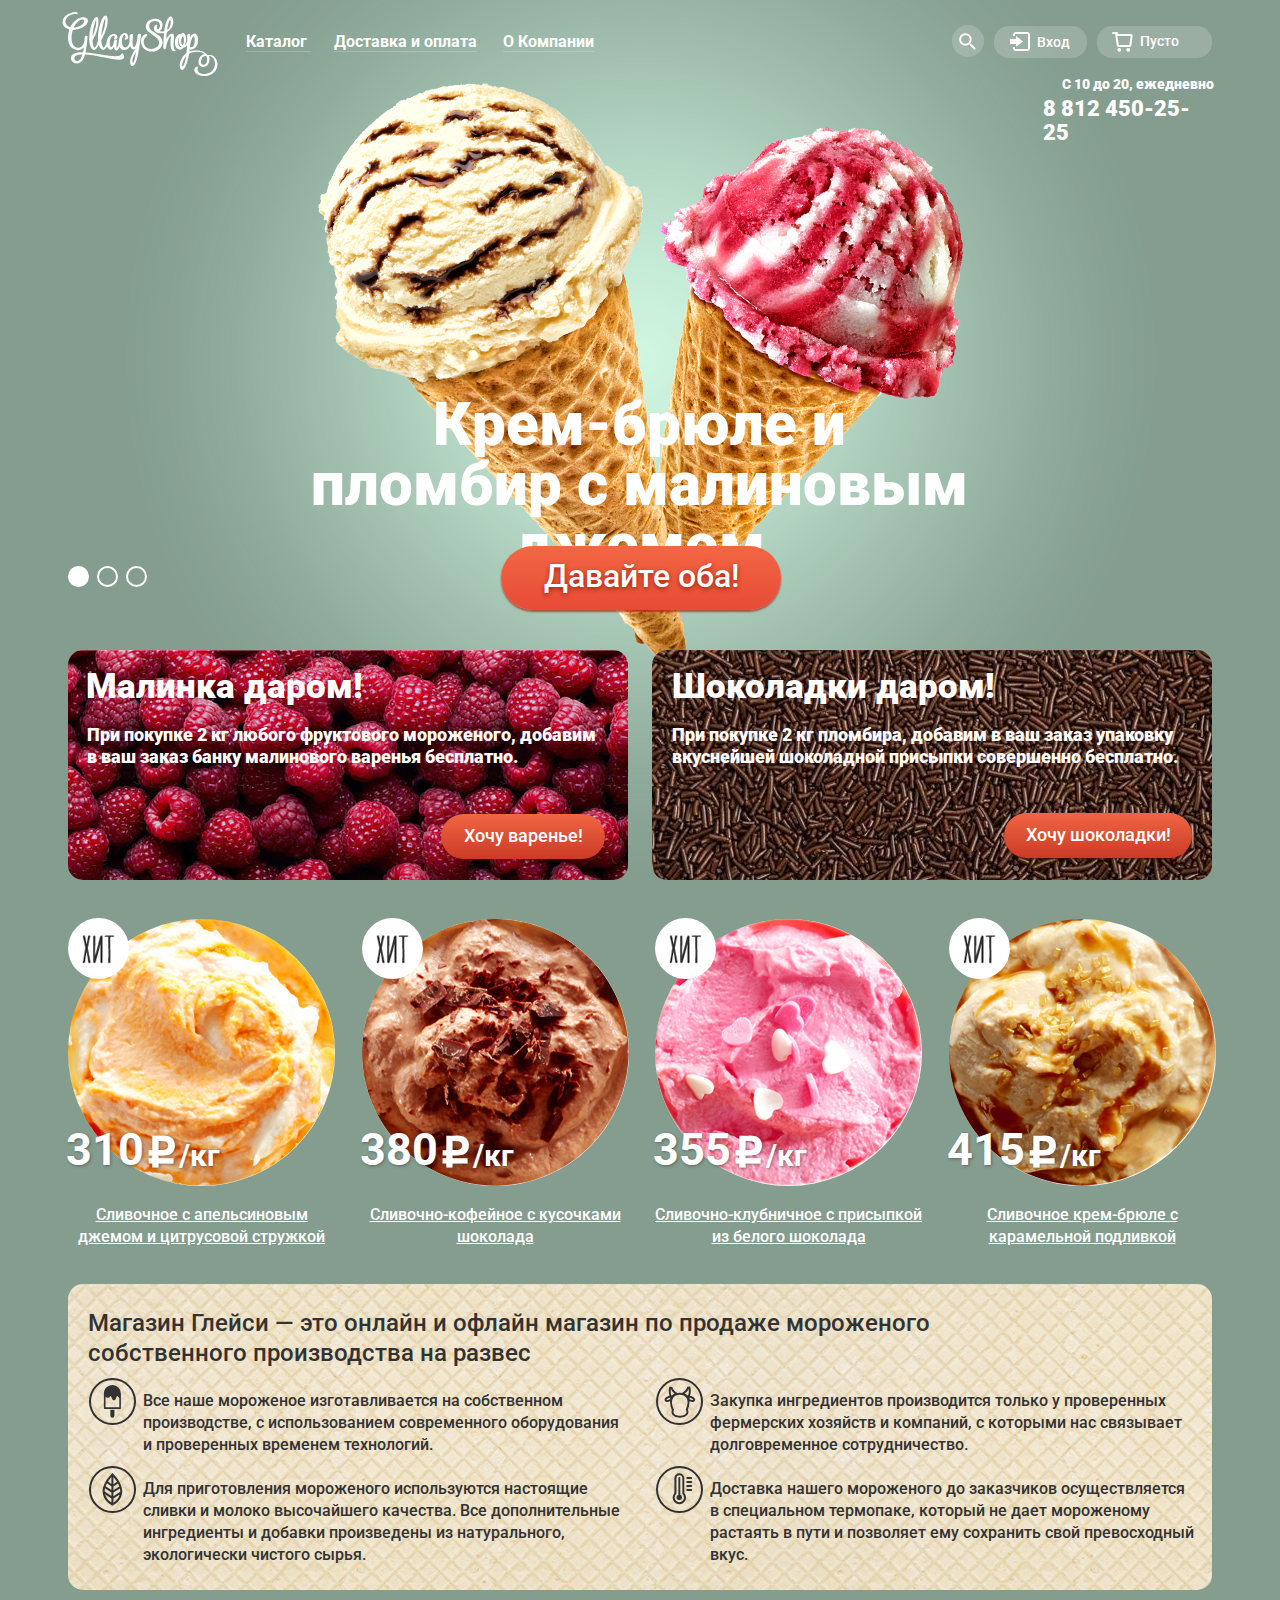
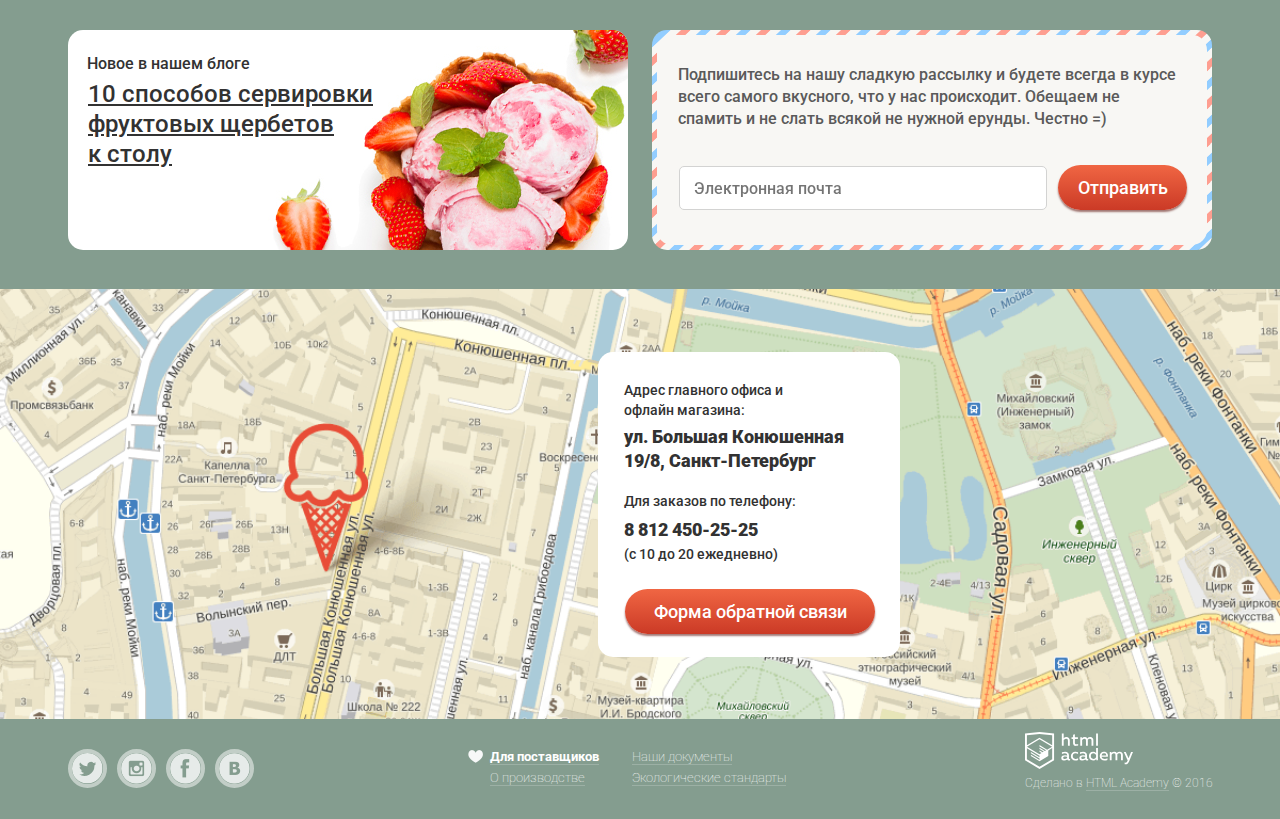
==== commit ee937898: "Добавил iframe + обе карты на 100% экрана!!!" ====
--- a/index.html
+++ b/index.html
@@ -260,30 +260,32 @@
                       </div>
                   </div>
               </section>
+          </div>
 
               <section class="mapBlock clearfix">
-                  <img class="mapImg" src="img/map.png" alt="Мap" width="1200" height="430"><!--оствил - если будет ошибка айфрейма, карта с картинки отобразится-->
                   <div class="iMap">
-                      <iframe src="https://www.google.com/maps/embed?pb=!1m18!1m12!1m3!1d1998.6037999040354!2d30.322010416394033!3d59.938716271971415!2m3!1f0!2f0!3f0!3m2!1i1024!2i768!4f13.1!3m3!1m2!1s0x4696310fca5ba729%3A0xea9c53d4493c879f!2sBolshaya+Konyushennaya+ul.%2C+19/8%2C+Sankt-Peterburg%2C+Russia%2C+191186!5e0!3m2!1sen!2s!4v1441888483426" width="1200" height="430" frameborder="0" style="border:0" allowfullscreen></iframe>
-                  </div>
-                  <div class="adressBlock">
-                      <div class="adressContainer">
-                          <p>
-                              Адрес главного офиса и<br>офлайн магазина:
-                          </p>
-                          <p class="adressGeneral">
-                              <strong>ул. Большая Конюшенная<br>19/8, Санкт-Петербург</strong>
-                          </p>
-                          <p class="adressPhone">
-                              <span>Для заказов по телефону:</span><br>
-                              <strong><a href="tel:88124502525">8&nbsp;812&nbsp;450-25-25</a></strong><br>
-                              <span>(с 10 до 20 ежедневно)</span>
-                          </p>
+                      <iframe src="https://www.google.com/maps/embed?pb=!1m18!1m12!1m3!1d1998.6037999040354!2d30.322010416394033!3d59.938716271971415!2m3!1f0!2f0!3f0!3m2!1i1024!2i768!4f13.1!3m3!1m2!1s0x4696310fca5ba729%3A0xea9c53d4493c879f!2sBolshaya+Konyushennaya+ul.%2C+19/8%2C+Sankt-Peterburg%2C+Russia%2C+191186!5e0!3m2!1sen!2s!4v1441888483426" width="100%" height="430" frameborder="0" style="border:0" allowfullscreen></iframe>
+                  </div>
+                  <div class="container">
+                      <div class="adressBlock">
+                          <div class="adressContainer">
+                              <p>
+                                  Адрес главного офиса и<br>офлайн магазина:
+                              </p>
+                              <p class="adressGeneral">
+                                  <strong>ул. Большая Конюшенная<br>19/8, Санкт-Петербург</strong>
+                              </p>
+                              <p class="adressPhone">
+                                  <span>Для заказов по телефону:</span><br>
+                                  <strong><a href="tel:88124502525">8&nbsp;812&nbsp;450-25-25</a></strong><br>
+                                  <span>(с 10 до 20 ежедневно)</span>
+                              </p>
                           </div>
-                      <a href="feedback.html" class="btn btnPrimary btnMedium">Форма обратной связи</a>
-                  </div>
-              </section>
-          </div>
+                          <a href="feedback.html" class="btn btnPrimary btnMedium">Форма обратной связи</a>
+                      </div>
+                  </div>
+              </section>
+
       </div>
       <footer class="pageFooter">
           <div class="container">
@@ -340,6 +342,7 @@
               <button type="submit" class="btn btnPrimary btnMedium">Отправить</button>
           </form>
       </div>
+
       <div class="backPopup none"></div><!--подложка попапа-->
   </div>
   <script src="js/main.min.js" defer></script>
--- a/css/style.min.css
+++ b/css/style.min.css
@@ -1 +1 @@
-*{box-sizing:border-box;margin:0;padding:0}.clearfix:after{content:'';display:table;clear:both}li{list-style-type:none}img{max-width:100%;height:auto}button{border:0}.button:active,.button:focus{outline:none}body,html{width:100%}body{min-width:1200px;font-family:"Roboto","Arial",sans-serif;font-size:16px;line-height:1.375;color:#fff;font-weight:500}.none,body>input[type=radio]{display:none}.choice{display:block}.popupForm.choice{-webkit-animation:bounce .6s;animation:bounce .6s}.h1,.h2,h1,h2{font-size:60px;line-height:1.006;font-weight:900;color:#fff}.h2,h2{font-size:35px;line-height:1.171}.h3,.h4,.h4 a,h3,h4{font-weight:500}.h4,.h4 a,h4{font-size:16px;line-height:1.375;color:#fff;text-align:center;margin-top:6px}.h3,h3{font-size:24px;line-height:1.25;text-align:left;margin-top:0;color:#323232}.container{width:1200px;margin:0 auto;padding-right:28px;padding-left:28px}.btn{display:block;text-align:center}.btnDefault{width:93px;height:32px;background-color:rgba(248,247,244,.2);border-radius:15px;text-decoration:none}.searchBlock .btnDefault{width:32px;border-radius:50%}.searchBlock .btnDefault::after{position:absolute;display:block;bottom:-10px;left:0;content:'';width:30px;height:10px}.btnPrimary{display:block;width:189px;height:45px;background:-webkit-linear-gradient(top,#f26743,#e74b36);background:linear-gradient(to bottom,#f26743,#e74b36);border-radius:25px;box-shadow:0 2px 2px rgba(172,16,0,.64);font-size:18px;line-height:1.333;color:#fff;text-decoration:none;padding-top:8px}.btnMedium{background:-webkit-linear-gradient(top,#f06643,#cb3a26);background:linear-gradient(to bottom,#f06643,#cb3a26);box-shadow:0 2px 2px rgba(85,8,0,.54)}.btnMedium:hover{background:-webkit-linear-gradient(top,#f58669,#ec6f5e);background:linear-gradient(to bottom,#f58669,#ec6f5e);box-shadow:0 1px 2px #ac1000;cursor:pointer}.btnMedium:active{background:-webkit-linear-gradient(top,#d74632,#e1613e);background:linear-gradient(to bottom,#d74632,#e1613e);box-shadow:inset 0 2px 2px #942718}.inputText{width:368px;height:44px;float:left;margin-top:36px;margin-left:22px;padding-left:14px;border:1px solid #d3d3d2;border-radius:5px}.inputText:hover{border:2px solid #c7c6c5;padding-left:13px}.inputArea.inputText:hover{border:2px solid #c7c6c5;padding-top:8px;padding-left:12px}.inputText:focus{padding-left:13px}.inputArea.inputText:focus,.inputText:focus{border:2px solid #8fbdec;outline:#fff}.inputArea.inputText:focus,.inputArea:hover{padding-top:8px;padding-left:12px}.fakePlaceholder{position:absolute;left:32px;font-size:11px;line-height:1.182;color:#999}.helpInfo{display:inline-block;vertical-align:baseline;width:139px;min-height:20px;margin-left:139px;margin-top:19px;font-size:13px;line-height:1.846}.paginItem.active:hover a,.paginItem.active:hover span,.userLink,a.btnDefault:hover span{color:#323232}.inputArea:focus+.fakePlaceholder,.inputText:focus+.fakePlaceholder{color:#5b9ddf}.pageHeader{position:relative;min-height:120px;z-index:10}.logoImg{float:left;width:162px;height:64px;margin-left:-9px;margin-top:12px}.pageHeaderMenu{display:inline-block;vertical-align:baseline;margin-left:25px;margin-top:31px}.pageHeaderMenu a{font-size:16px;line-height:1.125;font-weight:700;color:#fff}.pageHeaderList,.pageHeaderMenu{position:relative;width:374px;min-height:18px;float:left}.pageHeaderList .item{display:inline;margin-right:23px}li.item:last-child{float:right;margin-right:26px}.breadcrumbsMenuItem a,.footerMenuItem a,.item .itemLink,.subContacts{display:inline;vertical-align:baseline;text-decoration:none;border-bottom:1px solid rgba(255,255,255,.2)}.item.dropdown::after{position:absolute;display:block;bottom:-10px;left:0;content:'';width:70px;height:10px}.dropdown.current,.dropdown.current:hover,.dropdown:hover{display:inline;margin-right:14px;float:left;margin-left:-14px;margin-top:-5px}.dropdown.current .dropdownToggle,.dropdown.current:hover .dropdownToggle,.dropdown:hover .dropdownToggle{display:block;width:87px;min-height:32px;background-color:#f8f7f4;border-radius:15px;text-decoration:none;color:#323232;text-align:center}.dropdown.current .dropdownToggle,.dropdown.current:hover .dropdownToggle{background-color:#d07058;color:#fff;padding-top:7px}.dropdown.current:hover .dropdownToggle{background-color:#f8f7f4;color:#323232;padding-top:0}.dropdownToggle:active{background-color:#ededed;box-shadow:inset 0 2px 1px #696969}.dropdown:hover .dropdownTitle{display:inline-block;vertical-align:sub;margin-top:7px}.dropdownMenu{position:absolute;width:143px;min-height:171px;top:33px;left:-21px;background-color:#f8f7f4;border-radius:5px;z-index:1}.basketForm,.dropdownMenu,.searchForm,.userForm{box-shadow:0 20px 20px rgba(0,0,0,.4)}.dropdown:hover .dropdownMenu{display:block}.dropdownMenuItem a{margin-left:20px}.dropdownMenuItem a,.dropdownMenuItem:first-child,.dropdownMenuLink.active{font-size:14px;line-height:1.143;font-weight:700;color:#323232;text-decoration:none}.dropdownMenuLink.active{margin-left:20px}.dropdownMenuItem:first-child{width:143px;margin-top:10px;margin-left:0;margin-bottom:4px;padding-left:6px}.dropdownMenuItem:first-child a{display:inline-block;vertical-align:sub;margin-left:14px;font-weight:700}.dropdownMenuItem{display:block;width:143px;min-height:28px;margin-bottom:3px}.dropdownMenuItem.hr{width:128px;min-height:2px}.dropdownMenuItem a,.dropdownMenuLink.active{font-weight:400}.dropdownMenuLink.active{color:#fff}.dropdownMenuItem.current,.dropdownMenuItem.current:hover{background-color:#d07058}.dropdownMenuItem:hover{background-color:#fbded7}.dropdownMenuItem:active,.dropdownMenuItem:first-child:active{background-color:#f6b5a5;cursor:pointer}.dropdownMenuItem a:hover{cursor:pointer}hr.smallHR{width:128px;margin-left:6px;margin-top:-5px;margin-bottom:5px}.searchBlock{display:inline-block;vertical-align:baseline;margin-top:25px;position:relative;margin-left:332px}.searchImg{display:block;width:32px;height:32px;background:url(../img/spritesIco.png) no-repeat -162px -2px}.searchForm{position:absolute;width:341px;min-height:84px;left:-309px;top:37px;background-color:#f8f7f4;border-radius:5px}.searchLink:hover+.searchForm{display:block}.searchLink:hover .searchImg{background:url(../img/spritesIco.png) no-repeat -331px -2px}.searchForm .fakePlaceholder{margin-top:7px;margin-left:-4px}.searchForm .inputText{width:311px;margin-top:20px;margin-left:15px;padding-left:12px}.searchForm .inputText:hover{padding-left:11px}.searchForm .inputText:focus{padding-left:10px}.user{position:relative;float:right;width:220px;height:90px;margin-top:2px}.userBasket,.userEnter{display:inline;margin-top:24px;margin-left:2px}.userEnter{float:left}.userBasket{float:right}.userBasket .btnDefault{width:115px}.enterBasket,.enterTitle{font-size:14px;line-height:1.143;color:#fff}.enterTitle{float:right;margin-right:17px;padding-top:8px}.ico,.icoEnter{display:block;width:21px;height:20px;float:left;margin-top:6px}.icoEnter{background:url(../img/spritesIco.png) no-repeat -88px -10px;margin-left:16px}.ico{margin-left:15px}.icoEmptyBasket{background:url(../img/spritesIco.png) no-repeat -47px -10px}.icoFullBasket{background:url(../img/spritesIco.png) no-repeat -257px -10px}.basketForm,.fullBasket a,a.btnDefault:hover{background-color:#f8f7f4}.fullBasket span{color:#323232;margin-right:10px}.fullBasket .btnDefault::after,.fullBasket:hover .basketForm{position:absolute;display:block}.fullBasket .btnDefault::after{bottom:25px;right:0;content:'';width:115px;height:10px}.basketForm{top:60px;left:-318px;width:540px;min-height:242px;border-radius:5px}.purchaseMenu{width:500px;min-height:107px;margin:23px auto 0}.purchaseItem{position:relative;min-height:52px;font-size:13px;line-height:1.231;font-weight:lighter;color:#323232}.purchaseClose.closeIco{position:absolute;display:block;left:-10px;top:4px;width:17px;height:17px;background-image:url(../img/spritesIco.png);background-repeat:no-repeat;background-position:-2px -3px;background-size:345px auto}.purchaseImg{margin-top:-2px;margin-left:21px;border-radius:50%}.purchaseTitle{margin-left:10px;width:225px}.purchaseCost,.purchaseTitle,span.purchaseSum{display:inline-block;vertical-align:top;margin-top:6px}.purchaseCost{font-size:13px;margin-left:8px}.purchaseItem b{color:#999}span.purchaseSum{float:right;width:60px;margin-right:4px}hr{width:510px;height:1px;margin-left:15px;border:none;background-color:#cacac7}.basketSum{float:right;margin-top:14px;margin-right:18px;font-size:15px;line-height:1.2;font-weight:900;color:#333}.basketForm .btnPrimary{position:absolute;width:172px;bottom:20px;right:15px;padding-bottom:10px}.enterBasket{display:inline-block;vertical-align:sub;margin-right:26px}.userForm{position:absolute;width:277px;min-height:214px;left:-181px;top:60px;background-color:#f8f7f4;border-radius:5px}.enterLink:hover+.userForm{display:block}.userForm .inputText{width:241px;margin-top:20px;margin-left:19px;padding-left:12px}.userForm .inputText:focus,.userForm .inputText:hover{padding-left:11px}.userForm .fakeEmail{top:6px}.fakePassword{top:70px}.userForm .btnPrimary{position:absolute;bottom:22px;left:19px;padding-bottom:4px;width:100px}.enterLink::after{position:absolute;bottom:25px;left:5px;display:block;content:'';width:90px;height:10px}a.btnDefault:hover .icoEnter{background:url(../img/spritesIco.png) no-repeat -298px -10px}a.btnDefault:hover .icoEmptyBasket{background:url(../img/spritesIco.png) no-repeat -128px -10px}.userPhone,.userTime,p strong{font-weight:900}.userPhone,.userTime{display:inline-block;vertical-align:baseline;width:160px;margin-top:18px;margin-left:70px;font-size:14px;line-height:1.143;color:#fff}.userPhone{width:171px;margin-top:2px;margin-left:51px;font-size:22px;line-height:1.091;text-decoration:none}.breadcrumbs{display:block;width:335px;min-height:18px;float:left;margin-top:35px;margin-left:-153px}.breadcrumbsMenuItem{display:inline;width:80px;margin-right:3px}.breadcrumbsMenuItem a,.breadcrumbsMenuItem span{font-size:14px;line-height:1.143;color:#fff;font-weight:lighter}.divider{margin-left:4px}.slider{min-height:530px}.firstItem .bot,.firstItem .top{position:absolute;width:680px;min-height:110px}.firstItem .top{top:275px;left:233px}.firstItem .bot{top:335px;left:232px}.secondItem .bot,.secondItem .top{position:absolute;width:680px;height:110px}.secondItem .top{top:275px;left:233px}.secondItem .bot{top:335px;left:233px}.thirdItem .bot,.thirdItem .top{position:absolute;width:680px;height:110px}.thirdItem .top{top:275px;left:230px}.thirdItem .bot{top:335px;left:231px}.btnLarge{position:absolute;width:280px;height:64px;top:426px;left:433px;border-radius:32px;font-size:32px;line-height:1.375;text-shadow:0 2px 5px #a0200b}.btnLarge:hover{background:-webkit-linear-gradient(top,#f58569,#ec6f5e);background:linear-gradient(to bottom,#f58569,#ec6f5e);box-shadow:0 2px 2px #ac1000}.btnLarge:active{background:-webkit-linear-gradient(top,#d84732,#e1613e);background:linear-gradient(to bottom,#d84732,#e1613e);box-shadow:inset 0 2px 2px #942718}.siteWrapper{width:100%;min-width:1200px;background-repeat:no-repeat;background-position:top center;-webkit-transition:background-image .5s ease,background-color .5s ease;transition:background-image .5s ease,background-color .5s ease}.mainContent:after,.siteWrapper:after,.siteWrapper:before{content:"";visibility:hidden}.siteWrapper:before{background-image:url(../img/icecream1.png)}.siteWrapper:after{background-image:url(../img/icecream2.png)}.siteWrapper.backDefault{background-color:#87a193}.mainContent:after{background-image:url(../img/icecream3.png)}.slider{position:relative;padding-top:270px;text-align:center;color:#fff}.slide{display:none}.firstItem .h1{width:675px;height:105px;margin-left:234px;margin-top:5px}.secondItem .h1,.thirdItem .h1{width:647px;height:120px;margin-left:249px;margin-top:5px}.thirdItem .h1{width:644px;margin-left:248px}.sliderControls{position:absolute;bottom:63px;left:0;z-index:10;font-size:0}.sliderControls label{display:inline-block;vertical-align:top;width:21px;height:21px;margin-right:8px;background-color:transparent;border:2px solid #fff;border-radius:50%;cursor:pointer}.firstBtn:checked~.siteWrapper{background-color:#849d8f;background-image:url(../img/icecream1.png)}.secondBtn:checked~.siteWrapper{background-color:#8996a6;background-image:url(../img/icecream2.png)}.thirdBtn:checked~.siteWrapper{background-color:#9d8b84;background-image:url(../img/icecream3.png)}.firstBtn:checked~.siteWrapper .firstItem,.secondBtn:checked~.siteWrapper .secondItem,.thirdBtn:checked~.siteWrapper .thirdItem,input[type=radio]:checked+.radio span{display:block}.firstBtn:checked~.siteWrapper .firstLabel,.secondBtn:checked~.siteWrapper .secondLabel,.thirdBtn:checked~.siteWrapper .thirdLabel{background-color:#fff}.firstBtn:checked~.siteWrapper .secondLabel:hover,.firstBtn:checked~.siteWrapper .thirdLabel:hover{background-color:#b2c1b7}.secondBtn:checked~.siteWrapper .firstLabel:hover,.secondBtn:checked~.siteWrapper .thirdLabel:hover,.thirdBtn:checked~.siteWrapper .firstLabel:hover,.thirdBtn:checked~.siteWrapper .secondLabel:hover{background-color:rgba(255,255,255,.3)}.bannerLeftBlock,.bannerRightBlock{width:560px;min-height:230px;border-radius:15px;position:relative}.bannerLeftBlock{float:left;background-image:url(../img/raspberries.jpg)}.bannerRightBlock{float:right;background-image:url(../img/backChoco.jpg)}.bannerLeftBlock h2{margin-top:16px;margin-left:18px;margin-right:18px}.bannerRightBlock h2{margin-top:16px;margin-left:20px;margin-right:20px}.bannerLeftBlock p,.bannerRightBlock p{width:520px;font-size:18px;line-height:1.222;font-weight:900;margin-top:17px}.bannerLeftBlock p{margin-left:19px}.bannerRightBlock p{margin-left:20px}.bannerLeftBlock a{width:164px;margin-top:46px;margin-left:373px;padding-top:10px}.bannerRightBlock a{padding-top:10px;width:188px;margin-top:45px;margin-left:352px}.productList{min-height:365px;margin-bottom:36px}.productList img{width:267px;height:267px;border-radius:50%}.breadcrumbs a:hover,.productList a:hover,footer a:hover{color:#ffbc9e}a.btnPrimary:hover{color:#fff}article.productItem{position:relative;display:inline-block;vertical-align:baseline;width:267px;float:left;margin-right:26.5px}article.productItem:nth-child(4n){margin-right:-14px}img.productItemImg{margin-top:28px;border-radius:50%}img.productItemImg.hitList{margin-top:39px}.productItemHitmark{position:absolute;display:block;width:61px;height:61px;background:url(../img/hit.jpg) no-repeat center;border-radius:50%;top:38px;z-index:10}.productItemPrice{font-size:30px;line-height:1.5;font-weight:700;text-shadow:1px 1px 3px rgba(49,50,53,.5)}.productPrice,.productRubleIco,.productWeight{position:absolute}.productPrice{top:237px;left:-2px;font-size:45px;line-height:1}.productPrice.hitList{top:247px}.productRubleIco{display:inline-block;vertical-align:baseline;width:32px;height:36px;top:243px;left:79px;background:url(../img/ruble.svg) no-repeat center}.productRubleIco.hitList{top:255px}.productWeight{top:241px;left:111px}.productWeight.hitList{top:253px}.advertisingBlock{position:relative;min-height:306px;background:url(../img/waffletexture.jpg);border-radius:15px;color:#323232}.advertisingBlock h3{max-width:996px;min-height:60px;margin-left:20px;padding-top:24px}.advertisingContainer{width:1130px;min-height:198px;margin-left:75px;margin-top:22px}p.advertItem{display:inline-block;vertical-align:baseline;width:485px;min-height:66px;margin-bottom:22px;margin-right:78px;text-align:left}p.cowIco::before,p.iceIco::before,p.leafIco::before,p.thermIco::before{content:url(../img/seoice.svg);display:block;width:48px;height:48px;float:left;margin-top:-12px;margin-left:-54px}p.cowIco::before,p.leafIco::before,p.thermIco::before{content:url(../img/seolist.svg)}p.cowIco::before,p.thermIco::before{content:url(../img/seocow.svg)}p.thermIco::before{content:url(../img/seotherm.svg)}.newsBlock{min-height:220px;margin-top:40px}.newsBlockLeft,.newsBlockRight{width:560px;min-height:220px;border-radius:15px;position:relative}.newsBlockLeft{float:left;background-image:url(../img/backice.jpg);color:#323232}.newsBlockLeft p{padding-top:23px;margin-left:19px}.newsBlockLeft .h4{margin-left:20px;margin-top:4px;text-align:left;text-transform:lowercase}.newsBlockLeft a{font-size:24px;line-height:1.25;color:#323232}.newsBlockLeft a:hover{color:#e84d37}.newsBlockRight{float:right;background-color:#f8f7f4;background-image:url(../img/backborder.png);color:#5a5a5a}.newsSubstrate{width:550px;min-height:210px;margin-top:5px;margin-left:5px;background-color:#f8f7f4;border-radius:15px}.newsSubstrate p{width:509px;padding-top:29px;margin-left:21px}.subscribeForm .btn{width:129px;float:right;margin-top:35px;margin-right:20px;padding-top:0;border:0;cursor:pointer}.subscribeForm .fakePlaceholder{margin-top:22px;margin-left:11px}.mapBlock{position:relative;width:1200px;min-height:430px;margin-top:39px;margin-left:-2.4%}.adressBlock{position:absolute;top:63px;right:28px;width:302px;min-height:305px;background-color:#fff;border-radius:15px;font-size:14px;line-height:1.428;color:#323232}.adressBlock .btnPrimary{width:250px;margin-top:24px;margin-left:27px;border:0;padding-top:11px}.adressContainer{width:250px;margin-top:29px;margin-left:26px}strong a{color:#323232;text-decoration:blink}p.adressGeneral{margin-top:4px;font-size:18px;line-height:1.333;font-weight:600}.adressPhone{margin-top:19px}.adressPhone strong{display:block;padding-top:7px;margin-bottom:-16px;font-size:18px;line-height:1.222}.popupForm{position:fixed;width:477px;min-height:442px;top:175px;left:37.6%;z-index:20;border-radius:10px;background-color:#f8f7f4;color:#323232}.backPopup{position:fixed;width:100%;height:100%;top:0;left:0;z-index:15;background-color:rgba(0,0,0,.3)}.popupFeedbackForm b{display:block;margin-top:16px;margin-left:23px;font-size:24px;line-height:1.167;font-weight:500}.popupFeedbackForm .inputText{width:268px;margin-left:23px;margin-top:19px}.inputArea.inputText{width:428px;height:155px;margin-top:21px;margin-left:23px;border-radius:5px;padding-left:13px;padding-top:9px;outline:#fff;border:1px solid #c7c6c5}.popupFeedbackForm .btnPrimary{width:140px;margin-top:18px;margin-left:313px;padding-bottom:10px}.popupFeedbackForm .fakePlaceholder{left:38px}.popupFeedbackForm input[type=email]{padding-top:3px}.fakeName{top:50px}.fakeEmail{top:113px}.fakeFeedBack{top:178px}.closeIco{position:absolute;display:block;width:17px;height:17px;top:15px;right:16px;background:url(../img/spritesIco.png) no-repeat -10px -10px}@-webkit-keyframes bounce{0%{-webkit-transform:translateY(-2000px);transform:translateY(-2000px)}70%{-webkit-transform:translateY(30px);transform:translateY(30px)}90%{-webkit-transform:translateY(-10px);transform:translateY(-10px)}to{-webkit-transform:translateY(0);transform:translateY(0)}}@keyframes bounce{0%{-webkit-transform:translateY(-2000px);transform:translateY(-2000px)}70%{-webkit-transform:translateY(30px);transform:translateY(30px)}90%{-webkit-transform:translateY(-10px);transform:translateY(-10px)}to{-webkit-transform:translateY(0);transform:translateY(0)}}@-webkit-keyframes shake{0%,to{-webkit-transform:translateX(0);transform:translateX(0)}10%,30%,50%,70%,90%{-webkit-transform:translateX(-10px);transform:translateX(-10px)}20%,40%,60%,80%{-webkit-transform:translateX(10px);transform:translateX(10px)}}@keyframes shake{0%,to{-webkit-transform:translateX(0);transform:translateX(0)}10%,30%,50%,70%,90%{-webkit-transform:translateX(-10px);transform:translateX(-10px)}20%,40%,60%,80%{-webkit-transform:translateX(10px);transform:translateX(10px)}}.popupError{-webkit-animation:shake .6s;animation:shake .6s}.pageFooter{position:relative;min-height:100px}.pageFooterSocial,.socialMenu{width:267px;float:left;margin-top:15px}.pageFooterDev{width:267px}ul.socialMenu li{display:inline-block;vertical-align:middle;width:39px;height:39px;margin-right:6px;border:4px solid;border-color:rgba(255,255,255,.5);border-radius:50%}.socialItem a{vertical-align:baseline;display:block;width:31px;height:31px;opacity:.8;border-radius:50%}.socialItem:hover{border-color:rgba(255,255,255,.71)}.socialItem:hover a{opacity:1}.linkTwitter{background:url(../img/twitter.svg) no-repeat}.linkInstagram{background:url(../img/spritesIco.png) no-repeat -410px -10px}.linkFacebook{background:url(../img/spritesIco.png) no-repeat -206px -10px}.linkVkontakte{background:url(../img/spritesIco.png) no-repeat -489px -10px}.linkFacebook:active,.linkInstagram:active,.linkTwitter:active,.linkVkontakte:active{box-shadow:inset 0 1px 2px #888}.pageFooterNav,.pageFooterNav ul{width:419px;min-height:70px;padding-top:13px}.pageFooterNav{margin-left:265px}.pageFooterMenu{margin-left:157px}.footerMenuItem{display:inline-block;width:142px;height:21px;float:left}.footerMenuItem a{font-size:13px;line-height:1.385;color:#fff;font-weight:lighter}a.heartIco{font-weight:bolder}.footerMenuItem:last-child{width:163px}.heartIco:before{content:'';display:block;float:left;background-image:url(../img/spritesIco.png);background-repeat:no-repeat;background-position:-375px -10px;width:15px;height:13px;margin-top:5px;margin-left:-22px}.pageFooterDev{float:right;margin-top:-70px;margin-right:-80px}.subLogo{text-decoration:none}.pageFooterDev,.subContacts{font-size:12px;line-height:1.5;font-weight:lighter;color:#fff}h1.catalogPage{font-weight:700;margin-top:2px;margin-left:-1px}.filterBlock{min-height:170px;margin-bottom:-26px;margin-top:27px}.productList.catalogPage{position:relative;min-height:365px;margin-bottom:127px}.productItem.catalogPage{position:relative;margin-bottom:-43px;height:405px}.catalogPage .btnMedium{position:absolute;display:none;width:202px;top:361px;left:32px;padding-top:10px;z-index:5}.hoverBlock{position:absolute;width:278px;min-height:405px;top:22px;left:-5px;background-color:rgba(255,255,255,.4);border-radius:5px;z-index:1}.productItem.catalogPage:hover .btnMedium,.productItem.catalogPage:hover .hoverBlock{display:block}.productItem.catalogPage:hover .productTitle{text-decoration:none;cursor:pointer}.productItem.catalogPage:hover .productItem.catalogPage{position:relative;width:278px;min-height:405px;margin-top:33px;margin-left:-9px;margin-bottom:-76px;background-color:rgba(255,255,255,.4);border-radius:5px;z-index:2}.productItem.catalogPage:hover .productItemImg{position:absolute;margin-top:28px;z-index:2}.productItem.catalogPage:hover .productPrice{top:237px;z-index:2}.productItem.catalogPage:hover .productRubleIco{top:243px;z-index:2}.productItem.catalogPage:hover .productWeight{top:241px;z-index:2}.productItem.catalogPage:hover .productTitle{position:absolute;display:inline-block;vertical-align:top;width:258px;top:301px;left:4px;z-index:2}.productItem.catalogPage:hover~.btnMedium{top:343px;left:31px}hr.bigHR{margin:0;width:100%}.pageFooter.catalogPage{position:relative;margin-top:5px;min-height:100px}.pagination{position:absolute;width:211px;height:30px;bottom:-101px;right:-21px;color:#fff;font-size:16px}.paginItem:first-child{width:13px;margin-right:14px}.paginItem{display:inline-block;vertical-align:top;width:26px;height:26px;margin-right:2px;float:left;border-radius:50%}.paginItem a,.paginItem span{display:block;color:#fff;font-size:16px;line-height:1.125;text-decoration:none;padding-left:8px;margin-top:4px}.paginItem:first-child span{padding-left:7px}.paginItem.active{background-color:#fff;margin-bottom:2px;margin-right:5px;margin-left:-3px}.paginItem.active a,.paginItem.active span{display:block;color:#323232;padding-left:9px;margin-top:4px}.paginItem:last-child{margin-left:5px}.leftArrow,.rightArrow{display:block;background-image:url(../img/spritesIco.png);background-repeat:no-repeat;background-position:-461px -10px;width:8px;height:14px;margin-top:3px;margin-left:2px}.leftArrow{-webkit-transform:rotate(180deg);-ms-transform:rotate(180deg);transform:rotate(180deg);opacity:.2}.leftArrow.active,.rightArrow.active{background-color:inherit}.paginItem:hover{background-color:rgba(255,255,255,.2);cursor:pointer}.paginItem:hover a,.paginItem:hover span{color:#fff}.paginItem:first-child:hover,.paginItem:last-child:hover{background-color:rgba(255,255,255,0)}.paginItem.active:hover{background-color:#fff;cursor:default}.paginItem:active{background-color:#fff}.paginItem:first-child:active,.paginItem:last-child:active{background-color:rgba(255,255,255,0)}.paginItem:active a,.paginItem:active span,.paginItem:first-child:active a,.paginItem:first-child:active span,.paginItem:last-child:active a,.paginItem:last-child:active span{color:#323232}.filterForm{width:880px;min-height:140px}.filterGroup{width:180px;height:70px;float:left}.filterForm fieldset{border:none}.filterGroupContent{position:relative;height:36px;background-color:rgba(255,255,255,.2);border-radius:20px}.sortItem{width:201px}.filterForm legend{padding-left:4px;font-size:14px;line-height:1.143}.groupContentSort{position:relative;width:193px;height:36px;margin-left:-12px;padding-left:14px;border-radius:20px;background-color:rgba(255,255,255,.2);color:#fff;-webkit-appearance:none;-moz-appearance:none;text-indent:.01px;text-overflow:'';-ms-appearance:none;background-image:url(../img/markDownWhite.png);background-position:169px center;background-repeat:no-repeat;border:none}.groupContentSort::-ms-expand{display:none}.groupContentSort:hover{border-radius:20px;background-color:#fff;color:#323232;cursor:pointer;background-image:url(../img/markDownBlack.png)}.groupContentSort:active{border-color:transparent}.groupContentSort:focus{outline:none}.rangeItem{width:236px;margin-left:-6px}.rangeItem .filterGroupContent{position:relative;width:216px;height:36px;background-color:rgba(255,255,255,.2);border-radius:20px}.rangeItem legend{padding-left:14px}.rangeControls{position:absolute;margin-top:17px}.rangeControls .scale{width:188px;height:4px;background:rgba(255,255,255,.3);margin-left:15px}.rangeControls .bar{width:118px;height:4px;background:#fff;margin-left:19px}.rangeToggle{position:absolute;top:-9px;width:20px;height:20px;border:10px solid #fff;border-radius:50%;box-shadow:0 2px 1px 0 rgba(0,1,1,.2);cursor:pointer}.rangeToggleMin{left:34px}.rangeToggleMax{left:132px}.fatnessItem{width:427px}.fatnessItem .filterGroupContent{width:414px;margin-left:-7px}.fatnessItem legend{padding-left:8px}.radioItem{display:block;width:20px;height:20px;border:1px solid #fff;border-radius:50%;margin-right:9.5px;float:left}.radio{display:inline-block;vertical-align:sub;padding-top:8px;margin-left:16px}.radio:hover .radioItem,.radioItem:hover{cursor:pointer;border:2px solid #fff}.radio:hover{cursor:pointer}.radio:hover .innerRadio,.radioItem:hover .innerRadio{margin-top:3px;margin-left:3px}.innerRadio{width:10px;height:10px;margin-top:4px;margin-left:4px;background-color:#fff;border-radius:50%}input[type=radio]:disabled+.radio,input[type=radio]:disabled+.radio>span{opacity:.4;cursor:default}.fillerItem{margin-top:4px;margin-left:-9px}.fillerItem .filterGroupContent{width:702px}.fillerItem legend{padding-left:14px}.checkboxItem{display:block;width:20px;height:20px;border:1px solid #fff;border-radius:5px;margin-right:14px;float:left}.checkbox{display:inline-block;vertical-align:sub;padding-top:8px;margin-left:15px}.checkbox:hover .checkboxItem,.checkboxItem:hover{cursor:pointer;border:2px solid #fff}.checkbox:hover{cursor:pointer}.checkbox:hover .innerCheckbox,.checkboxItem:hover .innerCheckbox{margin-top:3px;margin-left:2px}.innerCheckbox{width:12px;height:10px;margin-top:4px;margin-left:3px;background-image:url(../img/whiteOk.png);background-repeat:no-repeat;background-position:center;background-size:contain}input[type=checkbox]:checked+.checkbox span{display:block}input[type=checkbox]:disabled+.checkbox,input[type=checkbox]:disabled+.checkbox>span{opacity:.4;cursor:default}input[type=checkbox]:disabled:hover+.checkbox .checkboxItem{border:1px solid #fff;cursor:default}input[type=checkbox]:disabled+.checkbox:hover span{margin-top:4px;margin-left:3px}.btnBordered{width:143px;height:34px;float:right;margin-right:20px;margin-top:27px;border:2px solid #fff;text-decoration:none;color:#fff}.btnBordered:hover{background-color:#fff;color:#323232;cursor:pointer}.btnBordered:active{box-shadow:inset 0 1px 2px #696969}.basketForm:hover,.dropdownMenu:hover,.searchForm:hover,.userForm:hover{display:block}.iMap{position:absolute;top:0}
+*{box-sizing:border-box;margin:0;padding:0}.clearfix:after{content:'';display:table;clear:both}li{list-style-type:none}img{max-width:100%;height:auto}button{border:0}.button:active,.button:focus{outline:none}body,html{width:100%}body{min-width:1200px;font-family:"Roboto","Arial",sans-serif;font-size:16px;line-height:1.375;color:#fff;font-weight:500}.none,body>input[type=radio]{display:none}.choice{display:block}.popupForm.choice{-webkit-animation:bounce .6s;animation:bounce .6s}.h1,.h2,h1,h2{font-size:60px;line-height:1.006;font-weight:900;color:#fff}.h2,h2{font-size:35px;line-height:1.171}.h3,.h4,.h4 a,h3,h4{font-weight:500}.h4,.h4 a,h4{font-size:16px;line-height:1.375;color:#fff;text-align:center;margin-top:6px}.h3,h3{font-size:24px;line-height:1.25;text-align:left;margin-top:0;color:#323232}.container{width:1200px;margin:0 auto;padding-right:28px;padding-left:28px}.btn{display:block;text-align:center}.btnDefault{width:93px;height:32px;background-color:rgba(248,247,244,.2);border-radius:15px;text-decoration:none}.searchBlock .btnDefault{width:32px;border-radius:50%}.searchBlock .btnDefault::after{position:absolute;display:block;bottom:-10px;left:0;content:'';width:30px;height:10px}.btnPrimary{display:block;width:189px;height:45px;background:-webkit-linear-gradient(top,#f26743,#e74b36);background:linear-gradient(to bottom,#f26743,#e74b36);border-radius:25px;box-shadow:0 2px 2px rgba(172,16,0,.64);font-size:18px;line-height:1.333;color:#fff;text-decoration:none;padding-top:8px}.btnMedium{background:-webkit-linear-gradient(top,#f06643,#cb3a26);background:linear-gradient(to bottom,#f06643,#cb3a26);box-shadow:0 2px 2px rgba(85,8,0,.54)}.btnMedium:hover{background:-webkit-linear-gradient(top,#f58669,#ec6f5e);background:linear-gradient(to bottom,#f58669,#ec6f5e);box-shadow:0 1px 2px #ac1000;cursor:pointer}.btnMedium:active{background:-webkit-linear-gradient(top,#d74632,#e1613e);background:linear-gradient(to bottom,#d74632,#e1613e);box-shadow:inset 0 2px 2px #942718}.inputText{width:368px;height:44px;float:left;margin-top:36px;margin-left:22px;padding-left:14px;border:1px solid #d3d3d2;border-radius:5px}.inputText:hover{border:2px solid #c7c6c5;padding-left:13px}.inputArea.inputText:hover{border:2px solid #c7c6c5;padding-top:8px;padding-left:12px}.inputText:focus{padding-left:13px}.inputArea.inputText:focus,.inputText:focus{border:2px solid #8fbdec;outline:#fff}.inputArea.inputText:focus,.inputArea:hover{padding-top:8px;padding-left:12px}.fakePlaceholder{position:absolute;left:32px;font-size:11px;line-height:1.182;color:#999}.helpInfo{display:inline-block;vertical-align:baseline;width:139px;min-height:20px;margin-left:139px;margin-top:19px;font-size:13px;line-height:1.846}.paginItem.active:hover a,.paginItem.active:hover span,.userLink,a.btnDefault:hover span{color:#323232}.inputArea:focus+.fakePlaceholder,.inputText:focus+.fakePlaceholder{color:#5b9ddf}.pageHeader{position:relative;min-height:120px;z-index:10}.logoImg{float:left;width:162px;height:64px;margin-left:-9px;margin-top:12px}.pageHeaderMenu{display:inline-block;vertical-align:baseline;margin-left:25px;margin-top:31px}.pageHeaderMenu a{font-size:16px;line-height:1.125;font-weight:700;color:#fff}.pageHeaderList,.pageHeaderMenu{position:relative;width:374px;min-height:18px;float:left}.pageHeaderList .item{display:inline;margin-right:23px}li.item:last-child{float:right;margin-right:26px}.breadcrumbsMenuItem a,.footerMenuItem a,.item .itemLink,.subContacts{display:inline;vertical-align:baseline;text-decoration:none;border-bottom:1px solid rgba(255,255,255,.2)}.item.dropdown::after{position:absolute;display:block;bottom:-10px;left:0;content:'';width:70px;height:10px}.dropdown.current,.dropdown.current:hover,.dropdown:hover{display:inline;margin-right:14px;float:left;margin-left:-14px;margin-top:-5px}.dropdown.current .dropdownToggle,.dropdown.current:hover .dropdownToggle,.dropdown:hover .dropdownToggle{display:block;width:87px;min-height:32px;background-color:#f8f7f4;border-radius:15px;text-decoration:none;color:#323232;text-align:center}.dropdown.current .dropdownToggle,.dropdown.current:hover .dropdownToggle{background-color:#d07058;color:#fff;padding-top:7px}.dropdown.current:hover .dropdownToggle{background-color:#f8f7f4;color:#323232;padding-top:0}.dropdownToggle:active{background-color:#ededed;box-shadow:inset 0 2px 1px #696969}.dropdown:hover .dropdownTitle{display:inline-block;vertical-align:sub;margin-top:7px}.dropdownMenu{position:absolute;width:143px;min-height:171px;top:33px;left:-21px;background-color:#f8f7f4;border-radius:5px;z-index:1}.basketForm,.dropdownMenu,.searchForm,.userForm{box-shadow:0 20px 20px rgba(0,0,0,.4)}.dropdown:hover .dropdownMenu{display:block}.dropdownMenuItem a{margin-left:20px}.dropdownMenuItem a,.dropdownMenuItem:first-child,.dropdownMenuLink.active{font-size:14px;line-height:1.143;font-weight:700;color:#323232;text-decoration:none}.dropdownMenuLink.active{margin-left:20px}.dropdownMenuItem:first-child{width:143px;margin-top:10px;margin-left:0;margin-bottom:4px;padding-left:6px}.dropdownMenuItem:first-child a{display:inline-block;vertical-align:sub;margin-left:14px;font-weight:700}.dropdownMenuItem{display:block;width:143px;min-height:28px;margin-bottom:3px}.dropdownMenuItem.hr{width:128px;min-height:2px}.dropdownMenuItem a,.dropdownMenuLink.active{font-weight:400}.dropdownMenuLink.active{color:#fff}.dropdownMenuItem.current,.dropdownMenuItem.current:hover{background-color:#d07058}.dropdownMenuItem:hover{background-color:#fbded7}.dropdownMenuItem:active,.dropdownMenuItem:first-child:active{background-color:#f6b5a5;cursor:pointer}.dropdownMenuItem a:hover{cursor:pointer}hr.smallHR{width:128px;margin-left:6px;margin-top:-5px;margin-bottom:5px}.searchBlock{display:inline-block;vertical-align:baseline;margin-top:25px;position:relative;margin-left:332px}.searchImg{display:block;width:32px;height:32px;background:url(../img/spritesIco.png) no-repeat -162px -2px}.searchForm{position:absolute;width:341px;min-height:84px;left:-309px;top:37px;background-color:#f8f7f4;border-radius:5px}.searchLink:hover+.searchForm{display:block}.searchLink:hover .searchImg{background:url(../img/spritesIco.png) no-repeat -331px -2px}.searchForm .fakePlaceholder{margin-top:7px;margin-left:-4px}.searchForm .inputText{width:311px;margin-top:20px;margin-left:15px;padding-left:12px}.searchForm .inputText:hover{padding-left:11px}.searchForm .inputText:focus{padding-left:10px}.user{position:relative;float:right;width:220px;height:90px;margin-top:2px}.userBasket,.userEnter{display:inline;margin-top:24px;margin-left:2px}.userEnter{float:left}.userBasket{float:right}.userBasket .btnDefault{width:115px}.enterBasket,.enterTitle{font-size:14px;line-height:1.143;color:#fff}.enterTitle{float:right;margin-right:17px;padding-top:8px}.ico,.icoEnter{display:block;width:21px;height:20px;float:left;margin-top:6px}.icoEnter{background:url(../img/spritesIco.png) no-repeat -88px -10px;margin-left:16px}.ico{margin-left:15px}.icoEmptyBasket{background:url(../img/spritesIco.png) no-repeat -47px -10px}.icoFullBasket{background:url(../img/spritesIco.png) no-repeat -257px -10px}.basketForm,.fullBasket a,a.btnDefault:hover{background-color:#f8f7f4}.fullBasket span{color:#323232;margin-right:10px}.fullBasket .btnDefault::after,.fullBasket:hover .basketForm{position:absolute;display:block}.fullBasket .btnDefault::after{bottom:25px;right:0;content:'';width:115px;height:10px}.basketForm{top:60px;left:-318px;width:540px;min-height:242px;border-radius:5px}.purchaseMenu{width:500px;min-height:107px;margin:23px auto 0}.purchaseItem{position:relative;min-height:52px;font-size:13px;line-height:1.231;font-weight:lighter;color:#323232}.purchaseClose.closeIco{position:absolute;display:block;left:-10px;top:4px;width:17px;height:17px;background-image:url(../img/spritesIco.png);background-repeat:no-repeat;background-position:-2px -3px;background-size:345px auto}.purchaseImg{margin-top:-2px;margin-left:21px;border-radius:50%}.purchaseTitle{margin-left:10px;width:225px}.purchaseCost,.purchaseTitle,span.purchaseSum{display:inline-block;vertical-align:top;margin-top:6px}.purchaseCost{font-size:13px;margin-left:8px}.purchaseItem b{color:#999}span.purchaseSum{float:right;width:60px;margin-right:4px}hr{width:510px;height:1px;margin-left:15px;border:none;background-color:#cacac7}.basketSum{float:right;margin-top:14px;margin-right:18px;font-size:15px;line-height:1.2;font-weight:900;color:#333}.basketForm .btnPrimary{position:absolute;width:172px;bottom:20px;right:15px;padding-bottom:10px}.enterBasket{display:inline-block;vertical-align:sub;margin-right:26px}.userForm{position:absolute;width:277px;min-height:214px;left:-181px;top:60px;background-color:#f8f7f4;border-radius:5px}.enterLink:hover+.userForm{display:block}.userForm .inputText{width:241px;margin-top:20px;margin-left:19px;padding-left:12px}.userForm .inputText:focus,.userForm .inputText:hover{padding-left:11px}.userForm .fakeEmail{top:6px}.fakePassword{top:70px}.userForm .btnPrimary{position:absolute;bottom:22px;left:19px;padding-bottom:4px;width:100px}.enterLink::after{position:absolute;bottom:25px;left:5px;display:block;content:'';width:90px;height:10px}a.btnDefault:hover .icoEnter{background:url(../img/spritesIco.png) no-repeat -298px -10px}a.btnDefault:hover .icoEmptyBasket{background:url(../img/spritesIco.png) no-repeat -128px -10px}.userPhone,.userTime,p strong{font-weight:900}.userPhone,.userTime{display:inline-block;vertical-align:baseline;width:160px;margin-top:18px;margin-left:70px;font-size:14px;line-height:1.143;color:#fff}.userPhone{width:171px;margin-top:2px;margin-left:51px;font-size:22px;line-height:1.091;text-decoration:none}.breadcrumbs{display:block;width:335px;min-height:18px;float:left;margin-top:35px;margin-left:-153px}.breadcrumbsMenuItem{display:inline;width:80px;margin-right:3px}.breadcrumbsMenuItem a,.breadcrumbsMenuItem span{font-size:14px;line-height:1.143;color:#fff;font-weight:lighter}.divider{margin-left:4px}.slider{min-height:530px}.firstItem .bot,.firstItem .top{position:absolute;width:680px;min-height:110px}.firstItem .top{top:275px;left:233px}.firstItem .bot{top:335px;left:232px}.secondItem .bot,.secondItem .top{position:absolute;width:680px;height:110px}.secondItem .top{top:275px;left:233px}.secondItem .bot{top:335px;left:233px}.thirdItem .bot,.thirdItem .top{position:absolute;width:680px;height:110px}.thirdItem .top{top:275px;left:230px}.thirdItem .bot{top:335px;left:231px}.btnLarge{position:absolute;width:280px;height:64px;top:426px;left:433px;border-radius:32px;font-size:32px;line-height:1.375;text-shadow:0 2px 5px #a0200b}.btnLarge:hover{background:-webkit-linear-gradient(top,#f58569,#ec6f5e);background:linear-gradient(to bottom,#f58569,#ec6f5e);box-shadow:0 2px 2px #ac1000}.btnLarge:active{background:-webkit-linear-gradient(top,#d84732,#e1613e);background:linear-gradient(to bottom,#d84732,#e1613e);box-shadow:inset 0 2px 2px #942718}.siteWrapper{width:100%;min-width:1200px;background-repeat:no-repeat;background-position:top center;-webkit-transition:background-image .5s ease,background-color .5s ease;transition:background-image .5s ease,background-color .5s ease}.mainContent:after,.siteWrapper:after,.siteWrapper:before{content:"";visibility:hidden}.siteWrapper:before{background-image:url(../img/icecream1.png)}.siteWrapper:after{background-image:url(../img/icecream2.png)}.siteWrapper.backDefault{background-color:#87a193}.mainContent:after{background-image:url(../img/icecream3.png)}.slider{position:relative;padding-top:270px;text-align:center;color:#fff}.slide{display:none}.firstItem .h1{width:675px;height:105px;margin-left:234px;margin-top:5px}.secondItem .h1,.thirdItem .h1{width:647px;height:120px;margin-left:249px;margin-top:5px}.thirdItem .h1{width:644px;margin-left:248px}.sliderControls{position:absolute;bottom:63px;left:0;z-index:10;font-size:0}.sliderControls label{display:inline-block;vertical-align:top;width:21px;height:21px;margin-right:8px;background-color:transparent;border:2px solid #fff;border-radius:50%;cursor:pointer}.firstBtn:checked~.siteWrapper{background-color:#849d8f;background-image:url(../img/icecream1.png)}.secondBtn:checked~.siteWrapper{background-color:#8996a6;background-image:url(../img/icecream2.png)}.thirdBtn:checked~.siteWrapper{background-color:#9d8b84;background-image:url(../img/icecream3.png)}.firstBtn:checked~.siteWrapper .firstItem,.secondBtn:checked~.siteWrapper .secondItem,.thirdBtn:checked~.siteWrapper .thirdItem,input[type=radio]:checked+.radio span{display:block}.firstBtn:checked~.siteWrapper .firstLabel,.secondBtn:checked~.siteWrapper .secondLabel,.thirdBtn:checked~.siteWrapper .thirdLabel{background-color:#fff}.firstBtn:checked~.siteWrapper .secondLabel:hover,.firstBtn:checked~.siteWrapper .thirdLabel:hover{background-color:#b2c1b7}.secondBtn:checked~.siteWrapper .firstLabel:hover,.secondBtn:checked~.siteWrapper .thirdLabel:hover,.thirdBtn:checked~.siteWrapper .firstLabel:hover,.thirdBtn:checked~.siteWrapper .secondLabel:hover{background-color:rgba(255,255,255,.3)}.bannerLeftBlock,.bannerRightBlock{width:560px;min-height:230px;border-radius:15px;position:relative}.bannerLeftBlock{float:left;background-image:url(../img/raspberries.jpg)}.bannerRightBlock{float:right;background-image:url(../img/backChoco.jpg)}.bannerLeftBlock h2{margin-top:16px;margin-left:18px;margin-right:18px}.bannerRightBlock h2{margin-top:16px;margin-left:20px;margin-right:20px}.bannerLeftBlock p,.bannerRightBlock p{width:520px;font-size:18px;line-height:1.222;font-weight:900;margin-top:17px}.bannerLeftBlock p{margin-left:19px}.bannerRightBlock p{margin-left:20px}.bannerLeftBlock a{width:164px;margin-top:46px;margin-left:373px;padding-top:10px}.bannerRightBlock a{padding-top:10px;width:188px;margin-top:45px;margin-left:352px}.productList{min-height:365px;margin-bottom:36px}.productList img{width:267px;height:267px;border-radius:50%}.breadcrumbs a:hover,.productList a:hover,footer a:hover{color:#ffbc9e}a.btnPrimary:hover{color:#fff}article.productItem{position:relative;display:inline-block;vertical-align:baseline;width:267px;float:left;margin-right:26.5px}article.productItem:nth-child(4n){margin-right:-14px}img.productItemImg{margin-top:28px;border-radius:50%}img.productItemImg.hitList{margin-top:39px}.productItemHitmark{position:absolute;display:block;width:61px;height:61px;background:url(../img/hit.jpg) no-repeat center;border-radius:50%;top:38px;z-index:10}.productItemPrice{font-size:30px;line-height:1.5;font-weight:700;text-shadow:1px 1px 3px rgba(49,50,53,.5)}.productPrice,.productRubleIco,.productWeight{position:absolute}.productPrice{top:237px;left:-2px;font-size:45px;line-height:1}.productPrice.hitList{top:247px}.productRubleIco{display:inline-block;vertical-align:baseline;width:32px;height:36px;top:243px;left:79px;background:url(../img/ruble.svg) no-repeat center}.productRubleIco.hitList{top:255px}.productWeight{top:241px;left:111px}.productWeight.hitList{top:253px}.advertisingBlock{position:relative;min-height:306px;background:url(../img/waffletexture.jpg);border-radius:15px;color:#323232}.advertisingBlock h3{max-width:996px;min-height:60px;margin-left:20px;padding-top:24px}.advertisingContainer{width:1130px;min-height:198px;margin-left:75px;margin-top:22px}p.advertItem{display:inline-block;vertical-align:baseline;width:485px;min-height:66px;margin-bottom:22px;margin-right:78px;text-align:left}p.cowIco::before,p.iceIco::before,p.leafIco::before,p.thermIco::before{content:url(../img/seoice.svg);display:block;width:48px;height:48px;float:left;margin-top:-12px;margin-left:-54px}p.cowIco::before,p.leafIco::before,p.thermIco::before{content:url(../img/seolist.svg)}p.cowIco::before,p.thermIco::before{content:url(../img/seocow.svg)}p.thermIco::before{content:url(../img/seotherm.svg)}.newsBlock{min-height:220px;margin-top:40px}.newsBlockLeft,.newsBlockRight{width:560px;min-height:220px;border-radius:15px;position:relative}.newsBlockLeft{float:left;background-image:url(../img/backice.jpg);color:#323232}.newsBlockLeft p{padding-top:23px;margin-left:19px}.newsBlockLeft .h4{margin-left:20px;margin-top:4px;text-align:left;text-transform:lowercase}.newsBlockLeft a{font-size:24px;line-height:1.25;color:#323232}.newsBlockLeft a:hover{color:#e84d37}.newsBlockRight{float:right;background-color:#f8f7f4;background-image:url(../img/backborder.png);color:#5a5a5a}.newsSubstrate{width:550px;min-height:210px;margin-top:5px;margin-left:5px;background-color:#f8f7f4;border-radius:15px}.newsSubstrate p{width:509px;padding-top:29px;margin-left:21px}.subscribeForm .btn{width:129px;float:right;margin-top:35px;margin-right:20px;padding-top:0;border:0;cursor:pointer}.subscribeForm .fakePlaceholder{margin-top:22px;margin-left:11px}.mapBlock{position:relative;width:100%;height:430px;margin-top:39px;background-size:cover;background-position:50% 50%;background-image:url(../img/map.png)}.adressBlock{position:absolute;top:63px;right:380px;width:302px;min-height:305px;background-color:#fff;border-radius:15px;font-size:14px;line-height:1.428;color:#323232}.adressBlock .btnPrimary{width:250px;margin-top:24px;margin-left:27px;border:0;padding-top:11px}.adressContainer{width:250px;margin-top:29px;margin-left:26px}strong a{color:#323232;text-decoration:blink}p.adressGeneral{margin-top:4px;font-size:18px;line-height:1.333;font-weight:600}.adressPhone{margin-top:19px}.adressPhone strong{display:block;padding-top:7px;margin-bottom:-16px;font-size:18px;line-height:1.222}.popupForm{position:fixed;width:477px;min-height:442px;top:175px;left:37.6%;z-index:20;border-radius:10px;background-color:#f8f7f4;color:#323232}.backPopup{position:fixed;width:100%;height:100%;top:0;left:0;z-index:15;background-color:rgba(0,0,0,.3)}.popupFeedbackForm b{display:block;margin-top:16px;margin-left:23px;font-size:24px;line-height:1.167;font-weight:500}.popupFeedbackForm .inputText{width:268px;margin-left:23px;margin-top:19px}.inputArea.inputText{width:428px;height:155px;margin-top:21px;margin-left:23px;border-radius:5px;padding-left:13px;padding-top:9px;outline:#fff;border:1px solid #c7c6c5}.popupFeedbackForm .btnPrimary{width:140px;margin-top:18px;margin-left:313px;padding-bottom:10px}.popupFeedbackForm .fakePlaceholder{left:38px}.popupFeedbackForm input[type=email]{padding-top:3px}.fakeName{top:50px}.fakeEmail{top:113px}.fakeFeedBack{top:178px}.closeIco{position:absolute;display:block;width:17px;height:17px;top:15px;right:16px;background:url(../img/spritesIco.png) no-repeat -10px -10px}@-webkit-keyframes bounce{0%{-webkit-transform:translateY(-2000px);transform:translateY(-2000px)}70%{-webkit-transform:translateY(30px);transform:translateY(30px)}90%{-webkit-transform:translateY(-10px);transform:translateY(-10px)}to{-webkit-transform:translateY(0);transform:translateY(0)}}@keyframes bounce{0%{-webkit-transform:translateY(-2000px);transform:translateY(-2000px)}70%{-webkit-transform:translateY(30px);transform:translateY(30px)}90%{-webkit-transform:translateY(-10px);transform:translateY(-10px)}to{-webkit-transform:translateY(0);transform:translateY(0)}}@-webkit-keyframes shake{0%,to{-webkit-transform:translateX(0);transform:translateX(0)}10%,30%,50%,70%,90%{-webkit-transform:translateX(-10px);transform:translateX(-10px)}20%,40%,60%,80%{-webkit-transform:translateX(10px);transform:translateX(10px)}}@keyframes shake{0%,to{-webkit-transform:translateX(0);transform:translateX(0)}10%,30%,50%,70%,90%{-webkit-transform:translateX(-10px);transform:translateX(-10px)}20%,40%,60%,80%{-webkit-transform:translateX(10px);transform:translateX(10px)}}.popupError{-webkit-animation:shake .6s;animation:shake .6s}.pageFooter{position:relative;min-height:100px}.pageFooterSocial,.socialMenu{width:267px;float:left;margin-top:15px}.pageFooterDev{width:267px}ul.socialMenu li{display:inline-block;vertical-align:middle;width:39px;height:39px;margin-right:6px;border:4px solid;border-color:rgba(255,255,255,.5);border-radius:50%}.socialItem a{vertical-align:baseline;display:block;width:31px;height:31px;opacity:.8;border-radius:50%}.socialItem:hover{border-color:rgba(255,255,255,.71)}.socialItem:hover a{opacity:1}.linkTwitter{background:url(../img/twitter.svg) no-repeat}.linkInstagram{background:url(../img/spritesIco.png) no-repeat -410px -10px}.linkFacebook{background:url(../img/spritesIco.png) no-repeat -206px -10px}.linkVkontakte{background:url(../img/spritesIco.png) no-repeat -489px -10px}.linkFacebook:active,.linkInstagram:active,.linkTwitter:active,.linkVkontakte:active{box-shadow:inset 0 1px 2px #888}.pageFooterNav,.pageFooterNav ul{width:419px;min-height:70px;padding-top:13px}.pageFooterNav{margin-left:265px}.pageFooterMenu{margin-left:157px}.footerMenuItem{display:inline-block;width:142px;height:21px;float:left}.footerMenuItem a{font-size:13px;line-height:1.385;color:#fff;font-weight:lighter}a.heartIco{font-weight:bolder}.footerMenuItem:last-child{width:163px}.heartIco:before{content:'';display:block;float:left;background-image:url(../img/spritesIco.png);background-repeat:no-repeat;background-position:-375px -10px;width:15px;height:13px;margin-top:5px;margin-left:-22px}.pageFooterDev{float:right;margin-top:-70px;margin-right:-80px}.subLogo{text-decoration:none}.pageFooterDev,.subContacts{font-size:12px;line-height:1.5;font-weight:lighter;color:#fff}h1.catalogPage{font-weight:700;margin-top:2px;margin-left:-1px}.filterBlock{min-height:170px;margin-bottom:-26px;margin-top:27px}.productList.catalogPage{position:relative;min-height:365px;margin-bottom:127px}.productItem.catalogPage{position:relative;margin-bottom:-43px;height:405px}.catalogPage .btnMedium{position:absolute;display:none;width:202px;top:361px;left:32px;padding-top:10px;z-index:5}.hoverBlock{position:absolute;width:278px;min-height:405px;top:22px;left:-5px;background-color:rgba(255,255,255,.4);border-radius:5px;z-index:1}.productItem.catalogPage:hover .btnMedium,.productItem.catalogPage:hover .hoverBlock{display:block}.productItem.catalogPage:hover .productTitle{text-decoration:none;cursor:pointer}.productItem.catalogPage:hover .productItem.catalogPage{position:relative;width:278px;min-height:405px;margin-top:33px;margin-left:-9px;margin-bottom:-76px;background-color:rgba(255,255,255,.4);border-radius:5px;z-index:2}.productItem.catalogPage:hover .productItemImg{position:absolute;margin-top:28px;z-index:2}.productItem.catalogPage:hover .productPrice{top:237px;z-index:2}.productItem.catalogPage:hover .productRubleIco{top:243px;z-index:2}.productItem.catalogPage:hover .productWeight{top:241px;z-index:2}.productItem.catalogPage:hover .productTitle{position:absolute;display:inline-block;vertical-align:top;width:258px;top:301px;left:4px;z-index:2}.productItem.catalogPage:hover~.btnMedium{top:343px;left:31px}hr.bigHR{margin:0;width:100%}.pageFooter.catalogPage{position:relative;margin-top:5px;min-height:100px}.pagination{position:absolute;width:211px;height:30px;bottom:-101px;right:-21px;color:#fff;font-size:16px}.paginItem:first-child{width:13px;margin-right:14px}.paginItem{display:inline-block;vertical-align:top;width:26px;height:26px;margin-right:2px;float:left;border-radius:50%}.paginItem a,.paginItem span{display:block;color:#fff;font-size:16px;line-height:1.125;text-decoration:none;padding-left:8px;margin-top:4px}.paginItem:first-child span{padding-left:7px}.paginItem.active{background-color:#fff;margin-bottom:2px;margin-right:5px;margin-left:-3px}.paginItem.active a,.paginItem.active span{display:block;color:#323232;padding-left:9px;margin-top:4px}.paginItem:last-child{margin-left:5px}.leftArrow,.rightArrow{display:block;background-image:url(../img/spritesIco.png);background-repeat:no-repeat;background-position:-461px -10px;width:8px;height:14px;margin-top:3px;margin-left:2px}.leftArrow{-webkit-transform:rotate(180deg);-ms-transform:rotate(180deg);transform:rotate(180deg);opacity:.2}.leftArrow.active,.rightArrow.active{background-color:inherit}.paginItem:hover{background-color:rgba(255,255,255,.2);cursor:pointer}.paginItem:hover a,.paginItem:hover span{color:#fff}.paginItem:first-child:hover,.paginItem:last-child:hover{background-color:rgba(255,255,255,0)}.paginItem.active:hover{background-color:#fff;cursor:default}.paginItem:active{background-color:#fff}.paginItem:first-child:active,.paginItem:last-child:active{background-color:rgba(255,255,255,0)}.paginItem:active a,.paginItem:active span,.paginItem:first-child:active a,.paginItem:first-child:active span,.paginItem:last-child:active a,.paginItem:last-child:active span{color:#323232}.filterForm{width:880px;min-height:140px}.filterGroup{width:180px;height:70px;float:left}.filterForm fieldset{border:none}.filterGroupContent{position:relative;height:36px;background-color:rgba(255,255,255,.2);border-radius:20px}.sortItem{width:201px}.filterForm legend{padding-left:4px;font-size:14px;line-height:1.143}.groupContentSort{position:relative;width:193px;height:36px;margin-left:-12px;padding-left:14px;border-radius:20px;background-color:rgba(255,255,255,.2);color:#fff;-webkit-appearance:none;-moz-appearance:none;text-indent:.01px;text-overflow:'';-ms-appearance:none;background-image:url(../img/markDownWhite.png);background-position:169px center;background-repeat:no-repeat;border:none}.groupContentSort::-ms-expand{display:none}.groupContentSort:hover{border-radius:20px;background-color:#fff;color:#323232;cursor:pointer;background-image:url(../img/markDownBlack.png)}.groupContentSort:active{border-color:transparent}.groupContentSort:focus{outline:none}.rangeItem{width:236px;margin-left:-6px}.rangeItem .filterGroupContent{position:relative;width:216px;height:36px;background-color:rgba(255,255,255,.2);border-radius:20px}.rangeItem legend{padding-left:14px}.rangeControls{position:absolute;margin-top:17px}.rangeControls .scale{width:188px;height:4px;background:rgba(255,255,255,.3);margin-left:15px}.rangeControls .bar{width:118px;height:4px;background:#fff;margin-left:19px}.rangeToggle{position:absolute;top:-9px;width:20px;height:20px;border:10px solid #fff;border-radius:50%;box-shadow:0 2px 1px 0 rgba(0,1,1,.2);cursor:pointer}.rangeToggleMin{left:34px}.rangeToggleMax{left:132px}.fatnessItem{width:427px}.fatnessItem .filterGroupContent{width:414px;margin-left:-7px}.fatnessItem legend{padding-left:8px}.radioItem{display:block;width:20px;height:20px;border:1px solid #fff;border-radius:50%;margin-right:9.5px;float:left}.radio{display:inline-block;vertical-align:sub;padding-top:8px;margin-left:16px}.radio:hover .radioItem,.radioItem:hover{cursor:pointer;border:2px solid #fff}.radio:hover{cursor:pointer}.radio:hover .innerRadio,.radioItem:hover .innerRadio{margin-top:3px;margin-left:3px}.innerRadio{width:10px;height:10px;margin-top:4px;margin-left:4px;background-color:#fff;border-radius:50%}input[type=radio]:disabled+.radio,input[type=radio]:disabled+.radio>span{opacity:.4;cursor:default}.fillerItem{margin-top:4px;margin-left:-9px}.fillerItem .filterGroupContent{width:702px}.fillerItem legend{padding-left:14px}.checkboxItem{display:block;width:20px;height:20px;border:1px solid #fff;border-radius:5px;margin-right:14px;float:left}.checkbox{display:inline-block;vertical-align:sub;padding-top:8px;margin-left:15px}.checkbox:hover .checkboxItem,.checkboxItem:hover{cursor:pointer;border:2px solid #fff}.checkbox:hover{cursor:pointer}.checkbox:hover .innerCheckbox,.checkboxItem:hover .innerCheckbox{margin-top:3px;margin-left:2px}.innerCheckbox{width:12px;height:10px;margin-top:4px;margin-left:3px;background-image:url(../img/whiteOk.png);background-repeat:no-repeat;background-position:center;background-size:contain}input[type=checkbox]:checked+.checkbox span{display:block}input[type=checkbox]:disabled+.checkbox,input[type=checkbox]:disabled+.checkbox>span{opacity:.4;cursor:default}input[type=checkbox]:disabled:hover+.checkbox .checkboxItem{border:1px solid #fff;cursor:default}input[type=checkbox]:disabled+.checkbox:hover span{margin-top:4px;margin-left:3px}.btnBordered{width:143px;height:34px;float:right;margin-right:20px;margin-top:27px;border:2px solid #fff;text-decoration:none;color:#fff}.btnBordered:hover{background-color:#fff;color:#323232;cursor:pointer}.btnBordered:active{box-shadow:inset 0 1px 2px #696969}.basketForm:hover,.dropdownMenu:hover,.searchForm:hover,.userForm:hover{display:block}.iMap{position:absolute;width:100%;top:0;z-index:0}
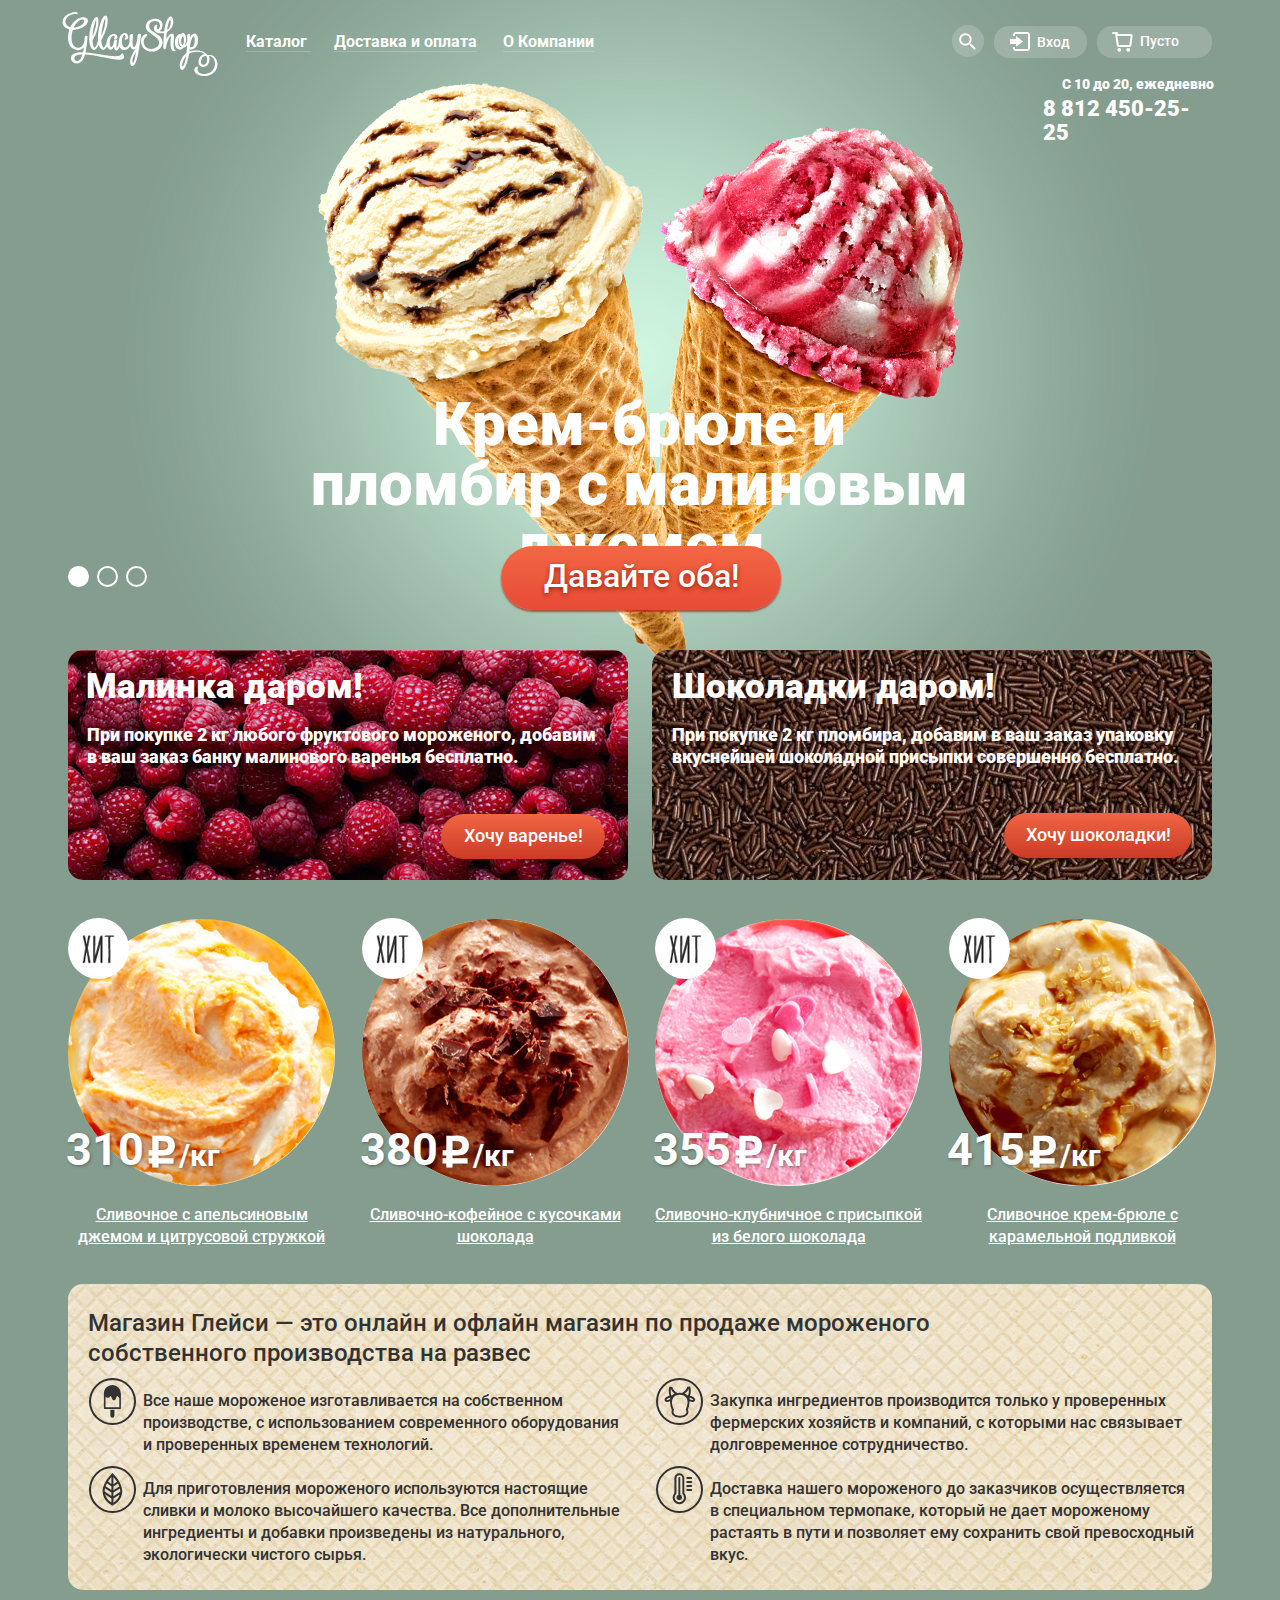
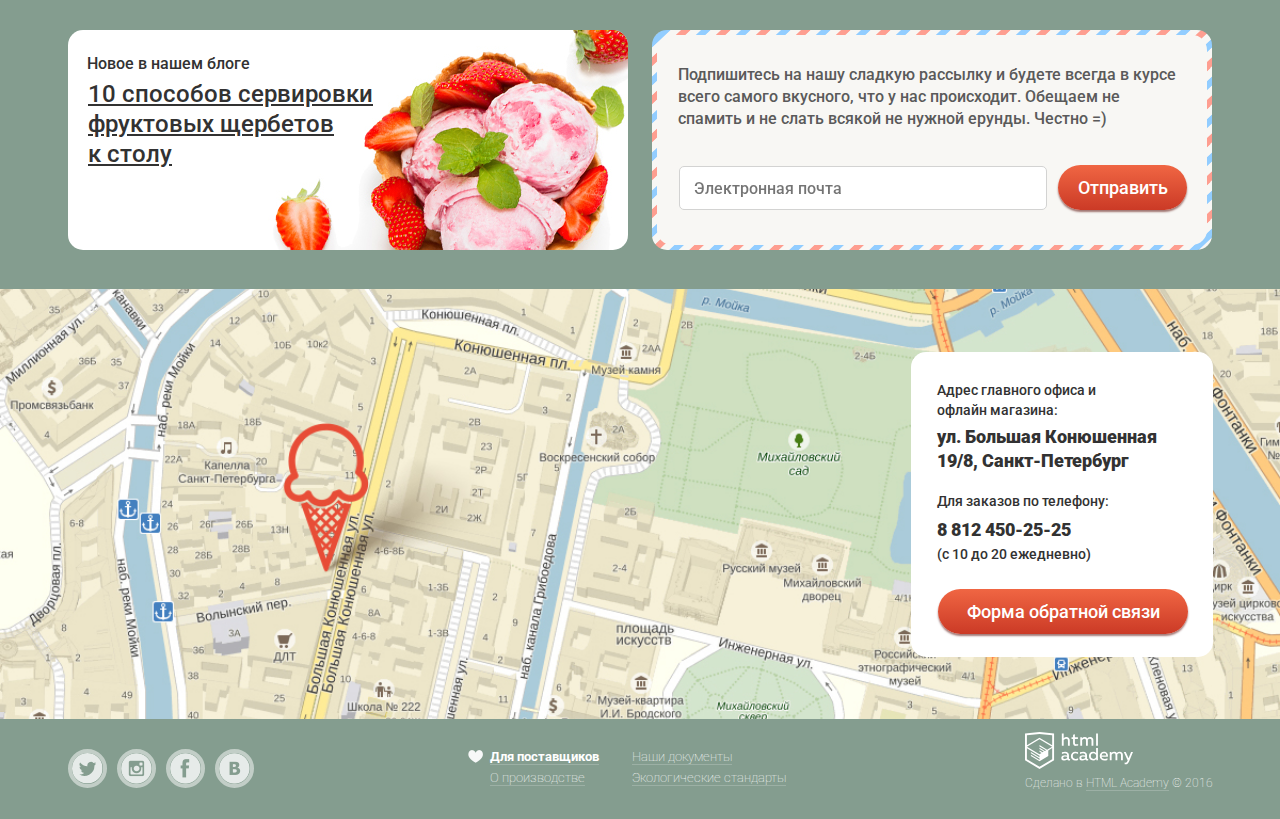
==== commit 4300cf9c: "Мелкие правки стилей для карт" ====
--- a/index.html
+++ b/index.html
@@ -67,9 +67,9 @@
                   </ul>
               </nav>
 
-              <div class="searchBlock"><!--searchBlock open--> <!--у элементов с ховером добавил комментарии со вторым классом open-->
+              <div class="searchBlock">
                   <a class="searchLink btn btnDefault btnSmall" href="#">
-                      <span class="searchImg"></span><!--поменял img на span под картинку фоном-->
+                      <span class="searchImg"></span>
                   </a>
                   <form class="searchForm none" action="#" name="searchForm" method="post" enctype="multipart/form-data">
                       <input class="inputText" type="text" placeholder="Что ищём?">
@@ -77,7 +77,7 @@
                   </form>
               </div>
 
-              <div class="user"><!-- <div class="user open"> -->
+              <div class="user">
                   <div class="userEnter">
                       <a class="enterLink btn btnDefault btnSmall" href="">
                           <i class="icoEnter"></i>
@@ -266,7 +266,7 @@
                   <div class="iMap">
                       <iframe src="https://www.google.com/maps/embed?pb=!1m18!1m12!1m3!1d1998.6037999040354!2d30.322010416394033!3d59.938716271971415!2m3!1f0!2f0!3f0!3m2!1i1024!2i768!4f13.1!3m3!1m2!1s0x4696310fca5ba729%3A0xea9c53d4493c879f!2sBolshaya+Konyushennaya+ul.%2C+19/8%2C+Sankt-Peterburg%2C+Russia%2C+191186!5e0!3m2!1sen!2s!4v1441888483426" width="100%" height="430" frameborder="0" style="border:0" allowfullscreen></iframe>
                   </div>
-                  <div class="container">
+                  <div class="mapBlockContainer">
                       <div class="adressBlock">
                           <div class="adressContainer">
                               <p>
--- a/css/style.min.css
+++ b/css/style.min.css
@@ -1 +1 @@
-*{box-sizing:border-box;margin:0;padding:0}.clearfix:after{content:'';display:table;clear:both}li{list-style-type:none}img{max-width:100%;height:auto}button{border:0}.button:active,.button:focus{outline:none}body,html{width:100%}body{min-width:1200px;font-family:"Roboto","Arial",sans-serif;font-size:16px;line-height:1.375;color:#fff;font-weight:500}.none,body>input[type=radio]{display:none}.choice{display:block}.popupForm.choice{-webkit-animation:bounce .6s;animation:bounce .6s}.h1,.h2,h1,h2{font-size:60px;line-height:1.006;font-weight:900;color:#fff}.h2,h2{font-size:35px;line-height:1.171}.h3,.h4,.h4 a,h3,h4{font-weight:500}.h4,.h4 a,h4{font-size:16px;line-height:1.375;color:#fff;text-align:center;margin-top:6px}.h3,h3{font-size:24px;line-height:1.25;text-align:left;margin-top:0;color:#323232}.container{width:1200px;margin:0 auto;padding-right:28px;padding-left:28px}.btn{display:block;text-align:center}.btnDefault{width:93px;height:32px;background-color:rgba(248,247,244,.2);border-radius:15px;text-decoration:none}.searchBlock .btnDefault{width:32px;border-radius:50%}.searchBlock .btnDefault::after{position:absolute;display:block;bottom:-10px;left:0;content:'';width:30px;height:10px}.btnPrimary{display:block;width:189px;height:45px;background:-webkit-linear-gradient(top,#f26743,#e74b36);background:linear-gradient(to bottom,#f26743,#e74b36);border-radius:25px;box-shadow:0 2px 2px rgba(172,16,0,.64);font-size:18px;line-height:1.333;color:#fff;text-decoration:none;padding-top:8px}.btnMedium{background:-webkit-linear-gradient(top,#f06643,#cb3a26);background:linear-gradient(to bottom,#f06643,#cb3a26);box-shadow:0 2px 2px rgba(85,8,0,.54)}.btnMedium:hover{background:-webkit-linear-gradient(top,#f58669,#ec6f5e);background:linear-gradient(to bottom,#f58669,#ec6f5e);box-shadow:0 1px 2px #ac1000;cursor:pointer}.btnMedium:active{background:-webkit-linear-gradient(top,#d74632,#e1613e);background:linear-gradient(to bottom,#d74632,#e1613e);box-shadow:inset 0 2px 2px #942718}.inputText{width:368px;height:44px;float:left;margin-top:36px;margin-left:22px;padding-left:14px;border:1px solid #d3d3d2;border-radius:5px}.inputText:hover{border:2px solid #c7c6c5;padding-left:13px}.inputArea.inputText:hover{border:2px solid #c7c6c5;padding-top:8px;padding-left:12px}.inputText:focus{padding-left:13px}.inputArea.inputText:focus,.inputText:focus{border:2px solid #8fbdec;outline:#fff}.inputArea.inputText:focus,.inputArea:hover{padding-top:8px;padding-left:12px}.fakePlaceholder{position:absolute;left:32px;font-size:11px;line-height:1.182;color:#999}.helpInfo{display:inline-block;vertical-align:baseline;width:139px;min-height:20px;margin-left:139px;margin-top:19px;font-size:13px;line-height:1.846}.paginItem.active:hover a,.paginItem.active:hover span,.userLink,a.btnDefault:hover span{color:#323232}.inputArea:focus+.fakePlaceholder,.inputText:focus+.fakePlaceholder{color:#5b9ddf}.pageHeader{position:relative;min-height:120px;z-index:10}.logoImg{float:left;width:162px;height:64px;margin-left:-9px;margin-top:12px}.pageHeaderMenu{display:inline-block;vertical-align:baseline;margin-left:25px;margin-top:31px}.pageHeaderMenu a{font-size:16px;line-height:1.125;font-weight:700;color:#fff}.pageHeaderList,.pageHeaderMenu{position:relative;width:374px;min-height:18px;float:left}.pageHeaderList .item{display:inline;margin-right:23px}li.item:last-child{float:right;margin-right:26px}.breadcrumbsMenuItem a,.footerMenuItem a,.item .itemLink,.subContacts{display:inline;vertical-align:baseline;text-decoration:none;border-bottom:1px solid rgba(255,255,255,.2)}.item.dropdown::after{position:absolute;display:block;bottom:-10px;left:0;content:'';width:70px;height:10px}.dropdown.current,.dropdown.current:hover,.dropdown:hover{display:inline;margin-right:14px;float:left;margin-left:-14px;margin-top:-5px}.dropdown.current .dropdownToggle,.dropdown.current:hover .dropdownToggle,.dropdown:hover .dropdownToggle{display:block;width:87px;min-height:32px;background-color:#f8f7f4;border-radius:15px;text-decoration:none;color:#323232;text-align:center}.dropdown.current .dropdownToggle,.dropdown.current:hover .dropdownToggle{background-color:#d07058;color:#fff;padding-top:7px}.dropdown.current:hover .dropdownToggle{background-color:#f8f7f4;color:#323232;padding-top:0}.dropdownToggle:active{background-color:#ededed;box-shadow:inset 0 2px 1px #696969}.dropdown:hover .dropdownTitle{display:inline-block;vertical-align:sub;margin-top:7px}.dropdownMenu{position:absolute;width:143px;min-height:171px;top:33px;left:-21px;background-color:#f8f7f4;border-radius:5px;z-index:1}.basketForm,.dropdownMenu,.searchForm,.userForm{box-shadow:0 20px 20px rgba(0,0,0,.4)}.dropdown:hover .dropdownMenu{display:block}.dropdownMenuItem a{margin-left:20px}.dropdownMenuItem a,.dropdownMenuItem:first-child,.dropdownMenuLink.active{font-size:14px;line-height:1.143;font-weight:700;color:#323232;text-decoration:none}.dropdownMenuLink.active{margin-left:20px}.dropdownMenuItem:first-child{width:143px;margin-top:10px;margin-left:0;margin-bottom:4px;padding-left:6px}.dropdownMenuItem:first-child a{display:inline-block;vertical-align:sub;margin-left:14px;font-weight:700}.dropdownMenuItem{display:block;width:143px;min-height:28px;margin-bottom:3px}.dropdownMenuItem.hr{width:128px;min-height:2px}.dropdownMenuItem a,.dropdownMenuLink.active{font-weight:400}.dropdownMenuLink.active{color:#fff}.dropdownMenuItem.current,.dropdownMenuItem.current:hover{background-color:#d07058}.dropdownMenuItem:hover{background-color:#fbded7}.dropdownMenuItem:active,.dropdownMenuItem:first-child:active{background-color:#f6b5a5;cursor:pointer}.dropdownMenuItem a:hover{cursor:pointer}hr.smallHR{width:128px;margin-left:6px;margin-top:-5px;margin-bottom:5px}.searchBlock{display:inline-block;vertical-align:baseline;margin-top:25px;position:relative;margin-left:332px}.searchImg{display:block;width:32px;height:32px;background:url(../img/spritesIco.png) no-repeat -162px -2px}.searchForm{position:absolute;width:341px;min-height:84px;left:-309px;top:37px;background-color:#f8f7f4;border-radius:5px}.searchLink:hover+.searchForm{display:block}.searchLink:hover .searchImg{background:url(../img/spritesIco.png) no-repeat -331px -2px}.searchForm .fakePlaceholder{margin-top:7px;margin-left:-4px}.searchForm .inputText{width:311px;margin-top:20px;margin-left:15px;padding-left:12px}.searchForm .inputText:hover{padding-left:11px}.searchForm .inputText:focus{padding-left:10px}.user{position:relative;float:right;width:220px;height:90px;margin-top:2px}.userBasket,.userEnter{display:inline;margin-top:24px;margin-left:2px}.userEnter{float:left}.userBasket{float:right}.userBasket .btnDefault{width:115px}.enterBasket,.enterTitle{font-size:14px;line-height:1.143;color:#fff}.enterTitle{float:right;margin-right:17px;padding-top:8px}.ico,.icoEnter{display:block;width:21px;height:20px;float:left;margin-top:6px}.icoEnter{background:url(../img/spritesIco.png) no-repeat -88px -10px;margin-left:16px}.ico{margin-left:15px}.icoEmptyBasket{background:url(../img/spritesIco.png) no-repeat -47px -10px}.icoFullBasket{background:url(../img/spritesIco.png) no-repeat -257px -10px}.basketForm,.fullBasket a,a.btnDefault:hover{background-color:#f8f7f4}.fullBasket span{color:#323232;margin-right:10px}.fullBasket .btnDefault::after,.fullBasket:hover .basketForm{position:absolute;display:block}.fullBasket .btnDefault::after{bottom:25px;right:0;content:'';width:115px;height:10px}.basketForm{top:60px;left:-318px;width:540px;min-height:242px;border-radius:5px}.purchaseMenu{width:500px;min-height:107px;margin:23px auto 0}.purchaseItem{position:relative;min-height:52px;font-size:13px;line-height:1.231;font-weight:lighter;color:#323232}.purchaseClose.closeIco{position:absolute;display:block;left:-10px;top:4px;width:17px;height:17px;background-image:url(../img/spritesIco.png);background-repeat:no-repeat;background-position:-2px -3px;background-size:345px auto}.purchaseImg{margin-top:-2px;margin-left:21px;border-radius:50%}.purchaseTitle{margin-left:10px;width:225px}.purchaseCost,.purchaseTitle,span.purchaseSum{display:inline-block;vertical-align:top;margin-top:6px}.purchaseCost{font-size:13px;margin-left:8px}.purchaseItem b{color:#999}span.purchaseSum{float:right;width:60px;margin-right:4px}hr{width:510px;height:1px;margin-left:15px;border:none;background-color:#cacac7}.basketSum{float:right;margin-top:14px;margin-right:18px;font-size:15px;line-height:1.2;font-weight:900;color:#333}.basketForm .btnPrimary{position:absolute;width:172px;bottom:20px;right:15px;padding-bottom:10px}.enterBasket{display:inline-block;vertical-align:sub;margin-right:26px}.userForm{position:absolute;width:277px;min-height:214px;left:-181px;top:60px;background-color:#f8f7f4;border-radius:5px}.enterLink:hover+.userForm{display:block}.userForm .inputText{width:241px;margin-top:20px;margin-left:19px;padding-left:12px}.userForm .inputText:focus,.userForm .inputText:hover{padding-left:11px}.userForm .fakeEmail{top:6px}.fakePassword{top:70px}.userForm .btnPrimary{position:absolute;bottom:22px;left:19px;padding-bottom:4px;width:100px}.enterLink::after{position:absolute;bottom:25px;left:5px;display:block;content:'';width:90px;height:10px}a.btnDefault:hover .icoEnter{background:url(../img/spritesIco.png) no-repeat -298px -10px}a.btnDefault:hover .icoEmptyBasket{background:url(../img/spritesIco.png) no-repeat -128px -10px}.userPhone,.userTime,p strong{font-weight:900}.userPhone,.userTime{display:inline-block;vertical-align:baseline;width:160px;margin-top:18px;margin-left:70px;font-size:14px;line-height:1.143;color:#fff}.userPhone{width:171px;margin-top:2px;margin-left:51px;font-size:22px;line-height:1.091;text-decoration:none}.breadcrumbs{display:block;width:335px;min-height:18px;float:left;margin-top:35px;margin-left:-153px}.breadcrumbsMenuItem{display:inline;width:80px;margin-right:3px}.breadcrumbsMenuItem a,.breadcrumbsMenuItem span{font-size:14px;line-height:1.143;color:#fff;font-weight:lighter}.divider{margin-left:4px}.slider{min-height:530px}.firstItem .bot,.firstItem .top{position:absolute;width:680px;min-height:110px}.firstItem .top{top:275px;left:233px}.firstItem .bot{top:335px;left:232px}.secondItem .bot,.secondItem .top{position:absolute;width:680px;height:110px}.secondItem .top{top:275px;left:233px}.secondItem .bot{top:335px;left:233px}.thirdItem .bot,.thirdItem .top{position:absolute;width:680px;height:110px}.thirdItem .top{top:275px;left:230px}.thirdItem .bot{top:335px;left:231px}.btnLarge{position:absolute;width:280px;height:64px;top:426px;left:433px;border-radius:32px;font-size:32px;line-height:1.375;text-shadow:0 2px 5px #a0200b}.btnLarge:hover{background:-webkit-linear-gradient(top,#f58569,#ec6f5e);background:linear-gradient(to bottom,#f58569,#ec6f5e);box-shadow:0 2px 2px #ac1000}.btnLarge:active{background:-webkit-linear-gradient(top,#d84732,#e1613e);background:linear-gradient(to bottom,#d84732,#e1613e);box-shadow:inset 0 2px 2px #942718}.siteWrapper{width:100%;min-width:1200px;background-repeat:no-repeat;background-position:top center;-webkit-transition:background-image .5s ease,background-color .5s ease;transition:background-image .5s ease,background-color .5s ease}.mainContent:after,.siteWrapper:after,.siteWrapper:before{content:"";visibility:hidden}.siteWrapper:before{background-image:url(../img/icecream1.png)}.siteWrapper:after{background-image:url(../img/icecream2.png)}.siteWrapper.backDefault{background-color:#87a193}.mainContent:after{background-image:url(../img/icecream3.png)}.slider{position:relative;padding-top:270px;text-align:center;color:#fff}.slide{display:none}.firstItem .h1{width:675px;height:105px;margin-left:234px;margin-top:5px}.secondItem .h1,.thirdItem .h1{width:647px;height:120px;margin-left:249px;margin-top:5px}.thirdItem .h1{width:644px;margin-left:248px}.sliderControls{position:absolute;bottom:63px;left:0;z-index:10;font-size:0}.sliderControls label{display:inline-block;vertical-align:top;width:21px;height:21px;margin-right:8px;background-color:transparent;border:2px solid #fff;border-radius:50%;cursor:pointer}.firstBtn:checked~.siteWrapper{background-color:#849d8f;background-image:url(../img/icecream1.png)}.secondBtn:checked~.siteWrapper{background-color:#8996a6;background-image:url(../img/icecream2.png)}.thirdBtn:checked~.siteWrapper{background-color:#9d8b84;background-image:url(../img/icecream3.png)}.firstBtn:checked~.siteWrapper .firstItem,.secondBtn:checked~.siteWrapper .secondItem,.thirdBtn:checked~.siteWrapper .thirdItem,input[type=radio]:checked+.radio span{display:block}.firstBtn:checked~.siteWrapper .firstLabel,.secondBtn:checked~.siteWrapper .secondLabel,.thirdBtn:checked~.siteWrapper .thirdLabel{background-color:#fff}.firstBtn:checked~.siteWrapper .secondLabel:hover,.firstBtn:checked~.siteWrapper .thirdLabel:hover{background-color:#b2c1b7}.secondBtn:checked~.siteWrapper .firstLabel:hover,.secondBtn:checked~.siteWrapper .thirdLabel:hover,.thirdBtn:checked~.siteWrapper .firstLabel:hover,.thirdBtn:checked~.siteWrapper .secondLabel:hover{background-color:rgba(255,255,255,.3)}.bannerLeftBlock,.bannerRightBlock{width:560px;min-height:230px;border-radius:15px;position:relative}.bannerLeftBlock{float:left;background-image:url(../img/raspberries.jpg)}.bannerRightBlock{float:right;background-image:url(../img/backChoco.jpg)}.bannerLeftBlock h2{margin-top:16px;margin-left:18px;margin-right:18px}.bannerRightBlock h2{margin-top:16px;margin-left:20px;margin-right:20px}.bannerLeftBlock p,.bannerRightBlock p{width:520px;font-size:18px;line-height:1.222;font-weight:900;margin-top:17px}.bannerLeftBlock p{margin-left:19px}.bannerRightBlock p{margin-left:20px}.bannerLeftBlock a{width:164px;margin-top:46px;margin-left:373px;padding-top:10px}.bannerRightBlock a{padding-top:10px;width:188px;margin-top:45px;margin-left:352px}.productList{min-height:365px;margin-bottom:36px}.productList img{width:267px;height:267px;border-radius:50%}.breadcrumbs a:hover,.productList a:hover,footer a:hover{color:#ffbc9e}a.btnPrimary:hover{color:#fff}article.productItem{position:relative;display:inline-block;vertical-align:baseline;width:267px;float:left;margin-right:26.5px}article.productItem:nth-child(4n){margin-right:-14px}img.productItemImg{margin-top:28px;border-radius:50%}img.productItemImg.hitList{margin-top:39px}.productItemHitmark{position:absolute;display:block;width:61px;height:61px;background:url(../img/hit.jpg) no-repeat center;border-radius:50%;top:38px;z-index:10}.productItemPrice{font-size:30px;line-height:1.5;font-weight:700;text-shadow:1px 1px 3px rgba(49,50,53,.5)}.productPrice,.productRubleIco,.productWeight{position:absolute}.productPrice{top:237px;left:-2px;font-size:45px;line-height:1}.productPrice.hitList{top:247px}.productRubleIco{display:inline-block;vertical-align:baseline;width:32px;height:36px;top:243px;left:79px;background:url(../img/ruble.svg) no-repeat center}.productRubleIco.hitList{top:255px}.productWeight{top:241px;left:111px}.productWeight.hitList{top:253px}.advertisingBlock{position:relative;min-height:306px;background:url(../img/waffletexture.jpg);border-radius:15px;color:#323232}.advertisingBlock h3{max-width:996px;min-height:60px;margin-left:20px;padding-top:24px}.advertisingContainer{width:1130px;min-height:198px;margin-left:75px;margin-top:22px}p.advertItem{display:inline-block;vertical-align:baseline;width:485px;min-height:66px;margin-bottom:22px;margin-right:78px;text-align:left}p.cowIco::before,p.iceIco::before,p.leafIco::before,p.thermIco::before{content:url(../img/seoice.svg);display:block;width:48px;height:48px;float:left;margin-top:-12px;margin-left:-54px}p.cowIco::before,p.leafIco::before,p.thermIco::before{content:url(../img/seolist.svg)}p.cowIco::before,p.thermIco::before{content:url(../img/seocow.svg)}p.thermIco::before{content:url(../img/seotherm.svg)}.newsBlock{min-height:220px;margin-top:40px}.newsBlockLeft,.newsBlockRight{width:560px;min-height:220px;border-radius:15px;position:relative}.newsBlockLeft{float:left;background-image:url(../img/backice.jpg);color:#323232}.newsBlockLeft p{padding-top:23px;margin-left:19px}.newsBlockLeft .h4{margin-left:20px;margin-top:4px;text-align:left;text-transform:lowercase}.newsBlockLeft a{font-size:24px;line-height:1.25;color:#323232}.newsBlockLeft a:hover{color:#e84d37}.newsBlockRight{float:right;background-color:#f8f7f4;background-image:url(../img/backborder.png);color:#5a5a5a}.newsSubstrate{width:550px;min-height:210px;margin-top:5px;margin-left:5px;background-color:#f8f7f4;border-radius:15px}.newsSubstrate p{width:509px;padding-top:29px;margin-left:21px}.subscribeForm .btn{width:129px;float:right;margin-top:35px;margin-right:20px;padding-top:0;border:0;cursor:pointer}.subscribeForm .fakePlaceholder{margin-top:22px;margin-left:11px}.mapBlock{position:relative;width:100%;height:430px;margin-top:39px;background-size:cover;background-position:50% 50%;background-image:url(../img/map.png)}.adressBlock{position:absolute;top:63px;right:380px;width:302px;min-height:305px;background-color:#fff;border-radius:15px;font-size:14px;line-height:1.428;color:#323232}.adressBlock .btnPrimary{width:250px;margin-top:24px;margin-left:27px;border:0;padding-top:11px}.adressContainer{width:250px;margin-top:29px;margin-left:26px}strong a{color:#323232;text-decoration:blink}p.adressGeneral{margin-top:4px;font-size:18px;line-height:1.333;font-weight:600}.adressPhone{margin-top:19px}.adressPhone strong{display:block;padding-top:7px;margin-bottom:-16px;font-size:18px;line-height:1.222}.popupForm{position:fixed;width:477px;min-height:442px;top:175px;left:37.6%;z-index:20;border-radius:10px;background-color:#f8f7f4;color:#323232}.backPopup{position:fixed;width:100%;height:100%;top:0;left:0;z-index:15;background-color:rgba(0,0,0,.3)}.popupFeedbackForm b{display:block;margin-top:16px;margin-left:23px;font-size:24px;line-height:1.167;font-weight:500}.popupFeedbackForm .inputText{width:268px;margin-left:23px;margin-top:19px}.inputArea.inputText{width:428px;height:155px;margin-top:21px;margin-left:23px;border-radius:5px;padding-left:13px;padding-top:9px;outline:#fff;border:1px solid #c7c6c5}.popupFeedbackForm .btnPrimary{width:140px;margin-top:18px;margin-left:313px;padding-bottom:10px}.popupFeedbackForm .fakePlaceholder{left:38px}.popupFeedbackForm input[type=email]{padding-top:3px}.fakeName{top:50px}.fakeEmail{top:113px}.fakeFeedBack{top:178px}.closeIco{position:absolute;display:block;width:17px;height:17px;top:15px;right:16px;background:url(../img/spritesIco.png) no-repeat -10px -10px}@-webkit-keyframes bounce{0%{-webkit-transform:translateY(-2000px);transform:translateY(-2000px)}70%{-webkit-transform:translateY(30px);transform:translateY(30px)}90%{-webkit-transform:translateY(-10px);transform:translateY(-10px)}to{-webkit-transform:translateY(0);transform:translateY(0)}}@keyframes bounce{0%{-webkit-transform:translateY(-2000px);transform:translateY(-2000px)}70%{-webkit-transform:translateY(30px);transform:translateY(30px)}90%{-webkit-transform:translateY(-10px);transform:translateY(-10px)}to{-webkit-transform:translateY(0);transform:translateY(0)}}@-webkit-keyframes shake{0%,to{-webkit-transform:translateX(0);transform:translateX(0)}10%,30%,50%,70%,90%{-webkit-transform:translateX(-10px);transform:translateX(-10px)}20%,40%,60%,80%{-webkit-transform:translateX(10px);transform:translateX(10px)}}@keyframes shake{0%,to{-webkit-transform:translateX(0);transform:translateX(0)}10%,30%,50%,70%,90%{-webkit-transform:translateX(-10px);transform:translateX(-10px)}20%,40%,60%,80%{-webkit-transform:translateX(10px);transform:translateX(10px)}}.popupError{-webkit-animation:shake .6s;animation:shake .6s}.pageFooter{position:relative;min-height:100px}.pageFooterSocial,.socialMenu{width:267px;float:left;margin-top:15px}.pageFooterDev{width:267px}ul.socialMenu li{display:inline-block;vertical-align:middle;width:39px;height:39px;margin-right:6px;border:4px solid;border-color:rgba(255,255,255,.5);border-radius:50%}.socialItem a{vertical-align:baseline;display:block;width:31px;height:31px;opacity:.8;border-radius:50%}.socialItem:hover{border-color:rgba(255,255,255,.71)}.socialItem:hover a{opacity:1}.linkTwitter{background:url(../img/twitter.svg) no-repeat}.linkInstagram{background:url(../img/spritesIco.png) no-repeat -410px -10px}.linkFacebook{background:url(../img/spritesIco.png) no-repeat -206px -10px}.linkVkontakte{background:url(../img/spritesIco.png) no-repeat -489px -10px}.linkFacebook:active,.linkInstagram:active,.linkTwitter:active,.linkVkontakte:active{box-shadow:inset 0 1px 2px #888}.pageFooterNav,.pageFooterNav ul{width:419px;min-height:70px;padding-top:13px}.pageFooterNav{margin-left:265px}.pageFooterMenu{margin-left:157px}.footerMenuItem{display:inline-block;width:142px;height:21px;float:left}.footerMenuItem a{font-size:13px;line-height:1.385;color:#fff;font-weight:lighter}a.heartIco{font-weight:bolder}.footerMenuItem:last-child{width:163px}.heartIco:before{content:'';display:block;float:left;background-image:url(../img/spritesIco.png);background-repeat:no-repeat;background-position:-375px -10px;width:15px;height:13px;margin-top:5px;margin-left:-22px}.pageFooterDev{float:right;margin-top:-70px;margin-right:-80px}.subLogo{text-decoration:none}.pageFooterDev,.subContacts{font-size:12px;line-height:1.5;font-weight:lighter;color:#fff}h1.catalogPage{font-weight:700;margin-top:2px;margin-left:-1px}.filterBlock{min-height:170px;margin-bottom:-26px;margin-top:27px}.productList.catalogPage{position:relative;min-height:365px;margin-bottom:127px}.productItem.catalogPage{position:relative;margin-bottom:-43px;height:405px}.catalogPage .btnMedium{position:absolute;display:none;width:202px;top:361px;left:32px;padding-top:10px;z-index:5}.hoverBlock{position:absolute;width:278px;min-height:405px;top:22px;left:-5px;background-color:rgba(255,255,255,.4);border-radius:5px;z-index:1}.productItem.catalogPage:hover .btnMedium,.productItem.catalogPage:hover .hoverBlock{display:block}.productItem.catalogPage:hover .productTitle{text-decoration:none;cursor:pointer}.productItem.catalogPage:hover .productItem.catalogPage{position:relative;width:278px;min-height:405px;margin-top:33px;margin-left:-9px;margin-bottom:-76px;background-color:rgba(255,255,255,.4);border-radius:5px;z-index:2}.productItem.catalogPage:hover .productItemImg{position:absolute;margin-top:28px;z-index:2}.productItem.catalogPage:hover .productPrice{top:237px;z-index:2}.productItem.catalogPage:hover .productRubleIco{top:243px;z-index:2}.productItem.catalogPage:hover .productWeight{top:241px;z-index:2}.productItem.catalogPage:hover .productTitle{position:absolute;display:inline-block;vertical-align:top;width:258px;top:301px;left:4px;z-index:2}.productItem.catalogPage:hover~.btnMedium{top:343px;left:31px}hr.bigHR{margin:0;width:100%}.pageFooter.catalogPage{position:relative;margin-top:5px;min-height:100px}.pagination{position:absolute;width:211px;height:30px;bottom:-101px;right:-21px;color:#fff;font-size:16px}.paginItem:first-child{width:13px;margin-right:14px}.paginItem{display:inline-block;vertical-align:top;width:26px;height:26px;margin-right:2px;float:left;border-radius:50%}.paginItem a,.paginItem span{display:block;color:#fff;font-size:16px;line-height:1.125;text-decoration:none;padding-left:8px;margin-top:4px}.paginItem:first-child span{padding-left:7px}.paginItem.active{background-color:#fff;margin-bottom:2px;margin-right:5px;margin-left:-3px}.paginItem.active a,.paginItem.active span{display:block;color:#323232;padding-left:9px;margin-top:4px}.paginItem:last-child{margin-left:5px}.leftArrow,.rightArrow{display:block;background-image:url(../img/spritesIco.png);background-repeat:no-repeat;background-position:-461px -10px;width:8px;height:14px;margin-top:3px;margin-left:2px}.leftArrow{-webkit-transform:rotate(180deg);-ms-transform:rotate(180deg);transform:rotate(180deg);opacity:.2}.leftArrow.active,.rightArrow.active{background-color:inherit}.paginItem:hover{background-color:rgba(255,255,255,.2);cursor:pointer}.paginItem:hover a,.paginItem:hover span{color:#fff}.paginItem:first-child:hover,.paginItem:last-child:hover{background-color:rgba(255,255,255,0)}.paginItem.active:hover{background-color:#fff;cursor:default}.paginItem:active{background-color:#fff}.paginItem:first-child:active,.paginItem:last-child:active{background-color:rgba(255,255,255,0)}.paginItem:active a,.paginItem:active span,.paginItem:first-child:active a,.paginItem:first-child:active span,.paginItem:last-child:active a,.paginItem:last-child:active span{color:#323232}.filterForm{width:880px;min-height:140px}.filterGroup{width:180px;height:70px;float:left}.filterForm fieldset{border:none}.filterGroupContent{position:relative;height:36px;background-color:rgba(255,255,255,.2);border-radius:20px}.sortItem{width:201px}.filterForm legend{padding-left:4px;font-size:14px;line-height:1.143}.groupContentSort{position:relative;width:193px;height:36px;margin-left:-12px;padding-left:14px;border-radius:20px;background-color:rgba(255,255,255,.2);color:#fff;-webkit-appearance:none;-moz-appearance:none;text-indent:.01px;text-overflow:'';-ms-appearance:none;background-image:url(../img/markDownWhite.png);background-position:169px center;background-repeat:no-repeat;border:none}.groupContentSort::-ms-expand{display:none}.groupContentSort:hover{border-radius:20px;background-color:#fff;color:#323232;cursor:pointer;background-image:url(../img/markDownBlack.png)}.groupContentSort:active{border-color:transparent}.groupContentSort:focus{outline:none}.rangeItem{width:236px;margin-left:-6px}.rangeItem .filterGroupContent{position:relative;width:216px;height:36px;background-color:rgba(255,255,255,.2);border-radius:20px}.rangeItem legend{padding-left:14px}.rangeControls{position:absolute;margin-top:17px}.rangeControls .scale{width:188px;height:4px;background:rgba(255,255,255,.3);margin-left:15px}.rangeControls .bar{width:118px;height:4px;background:#fff;margin-left:19px}.rangeToggle{position:absolute;top:-9px;width:20px;height:20px;border:10px solid #fff;border-radius:50%;box-shadow:0 2px 1px 0 rgba(0,1,1,.2);cursor:pointer}.rangeToggleMin{left:34px}.rangeToggleMax{left:132px}.fatnessItem{width:427px}.fatnessItem .filterGroupContent{width:414px;margin-left:-7px}.fatnessItem legend{padding-left:8px}.radioItem{display:block;width:20px;height:20px;border:1px solid #fff;border-radius:50%;margin-right:9.5px;float:left}.radio{display:inline-block;vertical-align:sub;padding-top:8px;margin-left:16px}.radio:hover .radioItem,.radioItem:hover{cursor:pointer;border:2px solid #fff}.radio:hover{cursor:pointer}.radio:hover .innerRadio,.radioItem:hover .innerRadio{margin-top:3px;margin-left:3px}.innerRadio{width:10px;height:10px;margin-top:4px;margin-left:4px;background-color:#fff;border-radius:50%}input[type=radio]:disabled+.radio,input[type=radio]:disabled+.radio>span{opacity:.4;cursor:default}.fillerItem{margin-top:4px;margin-left:-9px}.fillerItem .filterGroupContent{width:702px}.fillerItem legend{padding-left:14px}.checkboxItem{display:block;width:20px;height:20px;border:1px solid #fff;border-radius:5px;margin-right:14px;float:left}.checkbox{display:inline-block;vertical-align:sub;padding-top:8px;margin-left:15px}.checkbox:hover .checkboxItem,.checkboxItem:hover{cursor:pointer;border:2px solid #fff}.checkbox:hover{cursor:pointer}.checkbox:hover .innerCheckbox,.checkboxItem:hover .innerCheckbox{margin-top:3px;margin-left:2px}.innerCheckbox{width:12px;height:10px;margin-top:4px;margin-left:3px;background-image:url(../img/whiteOk.png);background-repeat:no-repeat;background-position:center;background-size:contain}input[type=checkbox]:checked+.checkbox span{display:block}input[type=checkbox]:disabled+.checkbox,input[type=checkbox]:disabled+.checkbox>span{opacity:.4;cursor:default}input[type=checkbox]:disabled:hover+.checkbox .checkboxItem{border:1px solid #fff;cursor:default}input[type=checkbox]:disabled+.checkbox:hover span{margin-top:4px;margin-left:3px}.btnBordered{width:143px;height:34px;float:right;margin-right:20px;margin-top:27px;border:2px solid #fff;text-decoration:none;color:#fff}.btnBordered:hover{background-color:#fff;color:#323232;cursor:pointer}.btnBordered:active{box-shadow:inset 0 1px 2px #696969}.basketForm:hover,.dropdownMenu:hover,.searchForm:hover,.userForm:hover{display:block}.iMap{position:absolute;width:100%;top:0;z-index:0}
+*{box-sizing:border-box;margin:0;padding:0}.clearfix:after{content:'';display:table;clear:both}li{list-style-type:none}img{max-width:100%;height:auto}button{border:0}.button:active,.button:focus{outline:none}body,html{width:100%}body{min-width:1200px;font-family:"Roboto","Arial",sans-serif;font-size:16px;line-height:1.375;color:#fff;font-weight:500}.none,body>input[type=radio]{display:none}.choice{display:block}.popupForm.choice{-webkit-animation:bounce .6s;animation:bounce .6s}.h1,.h2,h1,h2{font-size:60px;line-height:1.006;font-weight:900;color:#fff}.h2,h2{font-size:35px;line-height:1.171}.h3,.h4,.h4 a,h3,h4{font-weight:500}.h4,.h4 a,h4{font-size:16px;line-height:1.375;color:#fff;text-align:center;margin-top:6px}.h3,h3{font-size:24px;line-height:1.25;text-align:left;margin-top:0;color:#323232}.container{width:1200px;margin:0 auto;padding-right:28px;padding-left:28px}.btn{display:block;text-align:center}.btnDefault{width:93px;height:32px;background-color:rgba(248,247,244,.2);border-radius:15px;text-decoration:none}.searchBlock .btnDefault{width:32px;border-radius:50%}.searchBlock .btnDefault::after{position:absolute;display:block;bottom:-10px;left:0;content:'';width:30px;height:10px}.btnPrimary{display:block;width:189px;height:45px;background:-webkit-linear-gradient(top,#f26743,#e74b36);background:linear-gradient(to bottom,#f26743,#e74b36);border-radius:25px;box-shadow:0 2px 2px rgba(172,16,0,.64);font-size:18px;line-height:1.333;color:#fff;text-decoration:none;padding-top:8px}.btnMedium{background:-webkit-linear-gradient(top,#f06643,#cb3a26);background:linear-gradient(to bottom,#f06643,#cb3a26);box-shadow:0 2px 2px rgba(85,8,0,.54)}.btnMedium:hover{background:-webkit-linear-gradient(top,#f58669,#ec6f5e);background:linear-gradient(to bottom,#f58669,#ec6f5e);box-shadow:0 1px 2px #ac1000;cursor:pointer}.btnMedium:active{background:-webkit-linear-gradient(top,#d74632,#e1613e);background:linear-gradient(to bottom,#d74632,#e1613e);box-shadow:inset 0 2px 2px #942718}.inputText{width:368px;height:44px;float:left;margin-top:36px;margin-left:22px;padding-left:14px;border:1px solid #d3d3d2;border-radius:5px}.inputText:hover{border:2px solid #c7c6c5;padding-left:13px}.inputArea.inputText:hover{border:2px solid #c7c6c5;padding-top:8px;padding-left:12px}.inputText:focus{padding-left:13px}.inputArea.inputText:focus,.inputText:focus{border:2px solid #8fbdec;outline:#fff}.inputArea.inputText:focus,.inputArea:hover{padding-top:8px;padding-left:12px}.fakePlaceholder{position:absolute;left:32px;font-size:11px;line-height:1.182;color:#999}.helpInfo{display:inline-block;vertical-align:baseline;width:139px;min-height:20px;margin-left:139px;margin-top:19px;font-size:13px;line-height:1.846}.paginItem.active:hover a,.paginItem.active:hover span,.userLink,a.btnDefault:hover span{color:#323232}.inputArea:focus+.fakePlaceholder,.inputText:focus+.fakePlaceholder{color:#5b9ddf}.pageHeader{position:relative;min-height:120px;z-index:10}.logoImg{float:left;width:162px;height:64px;margin-left:-9px;margin-top:12px}.pageHeaderMenu{display:inline-block;vertical-align:baseline;margin-left:25px;margin-top:31px}.pageHeaderMenu a{font-size:16px;line-height:1.125;font-weight:700;color:#fff}.pageHeaderList,.pageHeaderMenu{position:relative;width:374px;min-height:18px;float:left}.pageHeaderList .item{display:inline;margin-right:23px}li.item:last-child{float:right;margin-right:26px}.breadcrumbsMenuItem a,.footerMenuItem a,.item .itemLink,.subContacts{display:inline;vertical-align:baseline;text-decoration:none;border-bottom:1px solid rgba(255,255,255,.2)}.item.dropdown::after{position:absolute;display:block;bottom:-10px;left:0;content:'';width:70px;height:10px}.dropdown.current,.dropdown.current:hover,.dropdown:hover{display:inline;margin-right:14px;float:left;margin-left:-14px;margin-top:-5px}.dropdown.current .dropdownToggle,.dropdown.current:hover .dropdownToggle,.dropdown:hover .dropdownToggle{display:block;width:87px;min-height:32px;background-color:#f8f7f4;border-radius:15px;text-decoration:none;color:#323232;text-align:center}.dropdown.current .dropdownToggle,.dropdown.current:hover .dropdownToggle{background-color:#d07058;color:#fff;padding-top:7px}.dropdown.current:hover .dropdownToggle{background-color:#f8f7f4;color:#323232;padding-top:0}.dropdownToggle:active{background-color:#ededed;box-shadow:inset 0 2px 1px #696969}.dropdown:hover .dropdownTitle{display:inline-block;vertical-align:sub;margin-top:7px}.dropdownMenu{position:absolute;width:143px;min-height:171px;top:33px;left:-21px;background-color:#f8f7f4;border-radius:5px;z-index:1}.basketForm,.dropdownMenu,.searchForm,.userForm{box-shadow:0 20px 20px rgba(0,0,0,.4)}.dropdown:hover .dropdownMenu{display:block}.dropdownMenuItem a{margin-left:20px}.dropdownMenuItem a,.dropdownMenuItem:first-child,.dropdownMenuLink.active{font-size:14px;line-height:1.143;font-weight:700;color:#323232;text-decoration:none}.dropdownMenuLink.active{margin-left:20px}.dropdownMenuItem:first-child{width:143px;margin-top:10px;margin-left:0;margin-bottom:4px;padding-left:6px}.dropdownMenuItem:first-child a{display:inline-block;vertical-align:sub;margin-left:14px;font-weight:700}.dropdownMenuItem{display:block;width:143px;min-height:28px;margin-bottom:3px}.dropdownMenuItem.hr{width:128px;min-height:2px}.dropdownMenuItem a,.dropdownMenuLink.active{font-weight:400}.dropdownMenuLink.active{color:#fff}.dropdownMenuItem.current,.dropdownMenuItem.current:hover{background-color:#d07058}.dropdownMenuItem:hover{background-color:#fbded7}.dropdownMenuItem:active,.dropdownMenuItem:first-child:active{background-color:#f6b5a5;cursor:pointer}.dropdownMenuItem a:hover{cursor:pointer}hr.smallHR{width:128px;margin-left:6px;margin-top:-5px;margin-bottom:5px}.searchBlock{display:inline-block;vertical-align:baseline;margin-top:25px;position:relative;margin-left:332px}.searchImg{display:block;width:32px;height:32px;background:url(../img/spritesIco.png) no-repeat -162px -2px}.searchForm{position:absolute;width:341px;min-height:84px;left:-309px;top:37px;background-color:#f8f7f4;border-radius:5px}.searchLink:hover+.searchForm{display:block}.searchLink:hover .searchImg{background:url(../img/spritesIco.png) no-repeat -331px -2px}.searchForm .fakePlaceholder{margin-top:7px;margin-left:-4px}.searchForm .inputText{width:311px;margin-top:20px;margin-left:15px;padding-left:12px}.searchForm .inputText:hover{padding-left:11px}.searchForm .inputText:focus{padding-left:10px}.user{position:relative;float:right;width:220px;height:90px;margin-top:2px}.userBasket,.userEnter{display:inline;margin-top:24px;margin-left:2px}.userEnter{float:left}.userBasket{float:right}.userBasket .btnDefault{width:115px}.enterBasket,.enterTitle{font-size:14px;line-height:1.143;color:#fff}.enterTitle{float:right;margin-right:17px;padding-top:8px}.ico,.icoEnter{display:block;width:21px;height:20px;float:left;margin-top:6px}.icoEnter{background:url(../img/spritesIco.png) no-repeat -88px -10px;margin-left:16px}.ico{margin-left:15px}.icoEmptyBasket{background:url(../img/spritesIco.png) no-repeat -47px -10px}.icoFullBasket{background:url(../img/spritesIco.png) no-repeat -257px -10px}.basketForm,.fullBasket a,a.btnDefault:hover{background-color:#f8f7f4}.fullBasket span{color:#323232;margin-right:10px}.fullBasket .btnDefault::after,.fullBasket:hover .basketForm{position:absolute;display:block}.fullBasket .btnDefault::after{bottom:25px;right:0;content:'';width:115px;height:10px}.basketForm{top:60px;left:-318px;width:540px;min-height:242px;border-radius:5px}.purchaseMenu{width:500px;min-height:107px;margin:23px auto 0}.purchaseItem{position:relative;min-height:52px;font-size:13px;line-height:1.231;font-weight:lighter;color:#323232}.purchaseClose.closeIco{position:absolute;display:block;left:-10px;top:4px;width:17px;height:17px;background-image:url(../img/spritesIco.png);background-repeat:no-repeat;background-position:-2px -3px;background-size:345px auto}.purchaseImg{margin-top:-2px;margin-left:21px;border-radius:50%}.purchaseTitle{margin-left:10px;width:225px}.purchaseCost,.purchaseTitle,span.purchaseSum{display:inline-block;vertical-align:top;margin-top:6px}.purchaseCost{font-size:13px;margin-left:8px}.purchaseItem b{color:#999}span.purchaseSum{float:right;width:60px;margin-right:4px}hr{width:510px;height:1px;margin-left:15px;border:none;background-color:#cacac7}.basketSum{float:right;margin-top:14px;margin-right:18px;font-size:15px;line-height:1.2;font-weight:900;color:#333}.basketForm .btnPrimary{position:absolute;width:172px;bottom:20px;right:15px;padding-bottom:10px}.enterBasket{display:inline-block;vertical-align:sub;margin-right:26px}.userForm{position:absolute;width:277px;min-height:214px;left:-181px;top:60px;background-color:#f8f7f4;border-radius:5px}.enterLink:hover+.userForm{display:block}.userForm .inputText{width:241px;margin-top:20px;margin-left:19px;padding-left:12px}.userForm .inputText:focus,.userForm .inputText:hover{padding-left:11px}.userForm .fakeEmail{top:6px}.fakePassword{top:70px}.userForm .btnPrimary{position:absolute;bottom:22px;left:19px;padding-bottom:4px;width:100px}.enterLink::after{position:absolute;bottom:25px;left:5px;display:block;content:'';width:90px;height:10px}a.btnDefault:hover .icoEnter{background:url(../img/spritesIco.png) no-repeat -298px -10px}a.btnDefault:hover .icoEmptyBasket{background:url(../img/spritesIco.png) no-repeat -128px -10px}.userPhone,.userTime,p strong{font-weight:900}.userPhone,.userTime{display:inline-block;vertical-align:baseline;width:160px;margin-top:18px;margin-left:70px;font-size:14px;line-height:1.143;color:#fff}.userPhone{width:171px;margin-top:2px;margin-left:51px;font-size:22px;line-height:1.091;text-decoration:none}.breadcrumbs{display:block;width:335px;min-height:18px;float:left;margin-top:35px;margin-left:-153px}.breadcrumbsMenuItem{display:inline;width:80px;margin-right:3px}.breadcrumbsMenuItem a,.breadcrumbsMenuItem span{font-size:14px;line-height:1.143;color:#fff;font-weight:lighter}.divider{margin-left:4px}.slider{min-height:530px}.firstItem .bot,.firstItem .top{position:absolute;width:680px;min-height:110px}.firstItem .top{top:275px;left:233px}.firstItem .bot{top:335px;left:232px}.secondItem .bot,.secondItem .top{position:absolute;width:680px;height:110px}.secondItem .top{top:275px;left:233px}.secondItem .bot{top:335px;left:233px}.thirdItem .bot,.thirdItem .top{position:absolute;width:680px;height:110px}.thirdItem .top{top:275px;left:230px}.thirdItem .bot{top:335px;left:231px}.btnLarge{position:absolute;width:280px;height:64px;top:426px;left:433px;border-radius:32px;font-size:32px;line-height:1.375;text-shadow:0 2px 5px #a0200b}.btnLarge:hover{background:-webkit-linear-gradient(top,#f58569,#ec6f5e);background:linear-gradient(to bottom,#f58569,#ec6f5e);box-shadow:0 2px 2px #ac1000}.btnLarge:active{background:-webkit-linear-gradient(top,#d84732,#e1613e);background:linear-gradient(to bottom,#d84732,#e1613e);box-shadow:inset 0 2px 2px #942718}.siteWrapper{width:100%;min-width:1200px;background-repeat:no-repeat;background-position:top center;-webkit-transition:background-image .5s ease,background-color .5s ease;transition:background-image .5s ease,background-color .5s ease}.mainContent:after,.siteWrapper:after,.siteWrapper:before{content:"";visibility:hidden}.siteWrapper:before{background-image:url(../img/icecream1.png)}.siteWrapper:after{background-image:url(../img/icecream2.png)}.siteWrapper.backDefault{background-color:#87a193}.mainContent:after{background-image:url(../img/icecream3.png)}.slider{position:relative;padding-top:270px;text-align:center;color:#fff}.slide{display:none}.firstItem .h1{width:675px;height:105px;margin-left:234px;margin-top:5px}.secondItem .h1,.thirdItem .h1{width:647px;height:120px;margin-left:249px;margin-top:5px}.thirdItem .h1{width:644px;margin-left:248px}.sliderControls{position:absolute;bottom:63px;left:0;z-index:10;font-size:0}.sliderControls label{display:inline-block;vertical-align:top;width:21px;height:21px;margin-right:8px;background-color:transparent;border:2px solid #fff;border-radius:50%;cursor:pointer}.firstBtn:checked~.siteWrapper{background-color:#849d8f;background-image:url(../img/icecream1.png)}.secondBtn:checked~.siteWrapper{background-color:#8996a6;background-image:url(../img/icecream2.png)}.thirdBtn:checked~.siteWrapper{background-color:#9d8b84;background-image:url(../img/icecream3.png)}.firstBtn:checked~.siteWrapper .firstItem,.secondBtn:checked~.siteWrapper .secondItem,.thirdBtn:checked~.siteWrapper .thirdItem,input[type=radio]:checked+.radio span{display:block}.firstBtn:checked~.siteWrapper .firstLabel,.secondBtn:checked~.siteWrapper .secondLabel,.thirdBtn:checked~.siteWrapper .thirdLabel{background-color:#fff}.firstBtn:checked~.siteWrapper .secondLabel:hover,.firstBtn:checked~.siteWrapper .thirdLabel:hover{background-color:#b2c1b7}.secondBtn:checked~.siteWrapper .firstLabel:hover,.secondBtn:checked~.siteWrapper .thirdLabel:hover,.thirdBtn:checked~.siteWrapper .firstLabel:hover,.thirdBtn:checked~.siteWrapper .secondLabel:hover{background-color:rgba(255,255,255,.3)}.bannerLeftBlock,.bannerRightBlock{width:560px;min-height:230px;border-radius:15px;position:relative}.bannerLeftBlock{float:left;background-image:url(../img/raspberries.jpg)}.bannerRightBlock{float:right;background-image:url(../img/backChoco.jpg)}.bannerLeftBlock h2{margin-top:16px;margin-left:18px;margin-right:18px}.bannerRightBlock h2{margin-top:16px;margin-left:20px;margin-right:20px}.bannerLeftBlock p,.bannerRightBlock p{width:520px;font-size:18px;line-height:1.222;font-weight:900;margin-top:17px}.bannerLeftBlock p{margin-left:19px}.bannerRightBlock p{margin-left:20px}.bannerLeftBlock a{width:164px;margin-top:46px;margin-left:373px;padding-top:10px}.bannerRightBlock a{padding-top:10px;width:188px;margin-top:45px;margin-left:352px}.productList{min-height:365px;margin-bottom:36px}.productList img{width:267px;height:267px;border-radius:50%}.breadcrumbs a:hover,.productList a:hover,footer a:hover{color:#ffbc9e}a.btnPrimary:hover{color:#fff}article.productItem{position:relative;display:inline-block;vertical-align:baseline;width:267px;float:left;margin-right:26.5px}article.productItem:nth-child(4n){margin-right:-14px}img.productItemImg{margin-top:28px;border-radius:50%}img.productItemImg.hitList{margin-top:39px}.productItemHitmark{position:absolute;display:block;width:61px;height:61px;background:url(../img/hit.jpg) no-repeat center;border-radius:50%;top:38px;z-index:10}.productItemPrice{font-size:30px;line-height:1.5;font-weight:700;text-shadow:1px 1px 3px rgba(49,50,53,.5)}.productPrice,.productRubleIco,.productWeight{position:absolute}.productPrice{top:237px;left:-2px;font-size:45px;line-height:1}.productPrice.hitList{top:247px}.productRubleIco{display:inline-block;vertical-align:baseline;width:32px;height:36px;top:243px;left:79px;background:url(../img/ruble.svg) no-repeat center}.productRubleIco.hitList{top:255px}.productWeight{top:241px;left:111px}.productWeight.hitList{top:253px}.advertisingBlock{position:relative;min-height:306px;background:url(../img/waffletexture.jpg);border-radius:15px;color:#323232}.advertisingBlock h3{max-width:996px;min-height:60px;margin-left:20px;padding-top:24px}.advertisingContainer{width:1130px;min-height:198px;margin-left:75px;margin-top:22px}p.advertItem{display:inline-block;vertical-align:baseline;width:485px;min-height:66px;margin-bottom:22px;margin-right:78px;text-align:left}p.cowIco::before,p.iceIco::before,p.leafIco::before,p.thermIco::before{content:url(../img/seoice.svg);display:block;width:48px;height:48px;float:left;margin-top:-12px;margin-left:-54px}p.cowIco::before,p.leafIco::before,p.thermIco::before{content:url(../img/seolist.svg)}p.cowIco::before,p.thermIco::before{content:url(../img/seocow.svg)}p.thermIco::before{content:url(../img/seotherm.svg)}.newsBlock{min-height:220px;margin-top:40px}.newsBlockLeft,.newsBlockRight{width:560px;min-height:220px;border-radius:15px;position:relative}.newsBlockLeft{float:left;background-image:url(../img/backice.jpg);color:#323232}.newsBlockLeft p{padding-top:23px;margin-left:19px}.newsBlockLeft .h4{margin-left:20px;margin-top:4px;text-align:left;text-transform:lowercase}.newsBlockLeft a{font-size:24px;line-height:1.25;color:#323232}.newsBlockLeft a:hover{color:#e84d37}.newsBlockRight{float:right;background-color:#f8f7f4;background-image:url(../img/backborder.png);color:#5a5a5a}.newsSubstrate{width:550px;min-height:210px;margin-top:5px;margin-left:5px;background-color:#f8f7f4;border-radius:15px}.newsSubstrate p{width:509px;padding-top:29px;margin-left:21px}.subscribeForm .btn{width:129px;float:right;margin-top:35px;margin-right:20px;padding-top:0;border:0;cursor:pointer}.subscribeForm .fakePlaceholder{margin-top:22px;margin-left:11px}.mapBlock{position:relative;width:100%;height:430px;margin-top:39px;background-size:cover;background-position:50% 50%;background-image:url(../img/map.jpg)}.adressBlock{position:absolute;top:63px;right:0;margin-right:27px;width:302px;min-height:305px;background-color:#fff;border-radius:15px;font-size:14px;line-height:1.428;color:#323232}.adressBlock .btnPrimary{width:250px;margin-top:24px;margin-left:27px;border:0;padding-top:11px}.adressContainer{width:250px;margin-top:29px;margin-left:26px}strong a{color:#323232;text-decoration:blink}p.adressGeneral{margin-top:4px;font-size:18px;line-height:1.333;font-weight:600}.adressPhone{margin-top:19px}.adressPhone strong{display:block;padding-top:7px;margin-bottom:-16px;font-size:18px;line-height:1.222}.popupForm{position:fixed;width:477px;min-height:442px;top:175px;left:37.6%;z-index:20;border-radius:10px;background-color:#f8f7f4;color:#323232}.backPopup{position:fixed;width:100%;height:100%;top:0;left:0;z-index:15;background-color:rgba(0,0,0,.3)}.popupFeedbackForm b{display:block;margin-top:16px;margin-left:23px;font-size:24px;line-height:1.167;font-weight:500}.popupFeedbackForm .inputText{width:268px;margin-left:23px;margin-top:19px}.inputArea.inputText{width:428px;height:155px;margin-top:21px;margin-left:23px;border-radius:5px;padding-left:13px;padding-top:9px;outline:#fff;border:1px solid #c7c6c5}.popupFeedbackForm .btnPrimary{width:140px;margin-top:18px;margin-left:313px;padding-bottom:10px}.popupFeedbackForm .fakePlaceholder{left:38px}.popupFeedbackForm input[type=email]{padding-top:3px}.fakeName{top:50px}.fakeEmail{top:113px}.fakeFeedBack{top:178px}.closeIco{position:absolute;display:block;width:17px;height:17px;top:15px;right:16px;background:url(../img/spritesIco.png) no-repeat -10px -10px}@-webkit-keyframes bounce{0%{-webkit-transform:translateY(-2000px);transform:translateY(-2000px)}70%{-webkit-transform:translateY(30px);transform:translateY(30px)}90%{-webkit-transform:translateY(-10px);transform:translateY(-10px)}to{-webkit-transform:translateY(0);transform:translateY(0)}}@keyframes bounce{0%{-webkit-transform:translateY(-2000px);transform:translateY(-2000px)}70%{-webkit-transform:translateY(30px);transform:translateY(30px)}90%{-webkit-transform:translateY(-10px);transform:translateY(-10px)}to{-webkit-transform:translateY(0);transform:translateY(0)}}@-webkit-keyframes shake{0%,to{-webkit-transform:translateX(0);transform:translateX(0)}10%,30%,50%,70%,90%{-webkit-transform:translateX(-10px);transform:translateX(-10px)}20%,40%,60%,80%{-webkit-transform:translateX(10px);transform:translateX(10px)}}@keyframes shake{0%,to{-webkit-transform:translateX(0);transform:translateX(0)}10%,30%,50%,70%,90%{-webkit-transform:translateX(-10px);transform:translateX(-10px)}20%,40%,60%,80%{-webkit-transform:translateX(10px);transform:translateX(10px)}}.popupError{-webkit-animation:shake .6s;animation:shake .6s}.pageFooter{position:relative;min-height:100px}.pageFooterSocial,.socialMenu{width:267px;float:left;margin-top:15px}.pageFooterDev{width:267px}ul.socialMenu li{display:inline-block;vertical-align:middle;width:39px;height:39px;margin-right:6px;border:4px solid;border-color:rgba(255,255,255,.5);border-radius:50%}.socialItem a{vertical-align:baseline;display:block;width:31px;height:31px;opacity:.8;border-radius:50%}.socialItem:hover{border-color:rgba(255,255,255,.71)}.socialItem:hover a{opacity:1}.linkTwitter{background:url(../img/twitter.svg) no-repeat}.linkInstagram{background:url(../img/spritesIco.png) no-repeat -410px -10px}.linkFacebook{background:url(../img/spritesIco.png) no-repeat -206px -10px}.linkVkontakte{background:url(../img/spritesIco.png) no-repeat -489px -10px}.linkFacebook:active,.linkInstagram:active,.linkTwitter:active,.linkVkontakte:active{box-shadow:inset 0 1px 2px #888}.pageFooterNav,.pageFooterNav ul{width:419px;min-height:70px;padding-top:13px}.pageFooterNav{margin-left:265px}.pageFooterMenu{margin-left:157px}.footerMenuItem{display:inline-block;width:142px;height:21px;float:left}.footerMenuItem a{font-size:13px;line-height:1.385;color:#fff;font-weight:lighter}a.heartIco{font-weight:bolder}.footerMenuItem:last-child{width:163px}.heartIco:before{content:'';display:block;float:left;background-image:url(../img/spritesIco.png);background-repeat:no-repeat;background-position:-375px -10px;width:15px;height:13px;margin-top:5px;margin-left:-22px}.pageFooterDev{float:right;margin-top:-70px;margin-right:-80px}.subLogo{text-decoration:none}.pageFooterDev,.subContacts{font-size:12px;line-height:1.5;font-weight:lighter;color:#fff}h1.catalogPage{font-weight:700;margin-top:2px;margin-left:-1px}.filterBlock{min-height:170px;margin-bottom:-26px;margin-top:27px}.productList.catalogPage{position:relative;min-height:365px;margin-bottom:127px}.productItem.catalogPage{position:relative;margin-bottom:-43px;height:405px}.catalogPage .btnMedium{position:absolute;display:none;width:202px;top:361px;left:32px;padding-top:10px;z-index:5}.hoverBlock{position:absolute;width:278px;min-height:405px;top:22px;left:-5px;background-color:rgba(255,255,255,.4);border-radius:5px;z-index:1}.productItem.catalogPage:hover .btnMedium,.productItem.catalogPage:hover .hoverBlock{display:block}.productItem.catalogPage:hover .productTitle{text-decoration:none;cursor:pointer}.productItem.catalogPage:hover .productItem.catalogPage{position:relative;width:278px;min-height:405px;margin-top:33px;margin-left:-9px;margin-bottom:-76px;background-color:rgba(255,255,255,.4);border-radius:5px;z-index:2}.productItem.catalogPage:hover .productItemImg{position:absolute;margin-top:28px;z-index:2}.productItem.catalogPage:hover .productPrice{top:237px;z-index:2}.productItem.catalogPage:hover .productRubleIco{top:243px;z-index:2}.productItem.catalogPage:hover .productWeight{top:241px;z-index:2}.productItem.catalogPage:hover .productTitle{position:absolute;display:inline-block;vertical-align:top;width:258px;top:301px;left:4px;z-index:2}.productItem.catalogPage:hover~.btnMedium{top:343px;left:31px}hr.bigHR{margin:0;width:100%}.pageFooter.catalogPage{position:relative;margin-top:5px;min-height:100px}.pagination{position:absolute;width:211px;height:30px;bottom:-101px;right:-21px;color:#fff;font-size:16px}.paginItem:first-child{width:13px;margin-right:14px}.paginItem{display:inline-block;vertical-align:top;width:26px;height:26px;margin-right:2px;float:left;border-radius:50%}.paginItem a,.paginItem span{display:block;color:#fff;font-size:16px;line-height:1.125;text-decoration:none;padding-left:8px;margin-top:4px}.paginItem:first-child span{padding-left:7px}.paginItem.active{background-color:#fff;margin-bottom:2px;margin-right:5px;margin-left:-3px}.paginItem.active a,.paginItem.active span{display:block;color:#323232;padding-left:9px;margin-top:4px}.paginItem:last-child{margin-left:5px}.leftArrow,.rightArrow{display:block;background-image:url(../img/spritesIco.png);background-repeat:no-repeat;background-position:-461px -10px;width:8px;height:14px;margin-top:3px;margin-left:2px}.leftArrow{-webkit-transform:rotate(180deg);-ms-transform:rotate(180deg);transform:rotate(180deg);opacity:.2}.leftArrow.active,.rightArrow.active{background-color:inherit}.paginItem:hover{background-color:rgba(255,255,255,.2);cursor:pointer}.paginItem:hover a,.paginItem:hover span{color:#fff}.paginItem:first-child:hover,.paginItem:last-child:hover{background-color:rgba(255,255,255,0)}.paginItem.active:hover{background-color:#fff;cursor:default}.paginItem:active{background-color:#fff}.paginItem:first-child:active,.paginItem:last-child:active{background-color:rgba(255,255,255,0)}.paginItem:active a,.paginItem:active span,.paginItem:first-child:active a,.paginItem:first-child:active span,.paginItem:last-child:active a,.paginItem:last-child:active span{color:#323232}.filterForm{width:880px;min-height:140px}.filterGroup{width:180px;height:70px;float:left}.filterForm fieldset{border:none}.filterGroupContent{position:relative;height:36px;background-color:rgba(255,255,255,.2);border-radius:20px}.sortItem{width:201px}.filterForm legend{padding-left:4px;font-size:14px;line-height:1.143}.groupContentSort{position:relative;width:193px;height:36px;margin-left:-12px;padding-left:14px;border-radius:20px;background-color:rgba(255,255,255,.2);color:#fff;-webkit-appearance:none;-moz-appearance:none;text-indent:.01px;text-overflow:'';-ms-appearance:none;background-image:url(../img/markDownWhite.png);background-position:169px center;background-repeat:no-repeat;border:none}.groupContentSort::-ms-expand{display:none}.groupContentSort:hover{border-radius:20px;background-color:#fff;color:#323232;cursor:pointer;background-image:url(../img/markDownBlack.png)}.groupContentSort:active{border-color:transparent}.groupContentSort:focus{outline:none}.rangeItem{width:236px;margin-left:-6px}.rangeItem .filterGroupContent{position:relative;width:216px;height:36px;background-color:rgba(255,255,255,.2);border-radius:20px}.rangeItem legend{padding-left:14px}.rangeControls{position:absolute;margin-top:17px}.rangeControls .scale{width:188px;height:4px;background:rgba(255,255,255,.3);margin-left:15px}.rangeControls .bar{width:118px;height:4px;background:#fff;margin-left:19px}.rangeToggle{position:absolute;top:-9px;width:20px;height:20px;border:10px solid #fff;border-radius:50%;box-shadow:0 2px 1px 0 rgba(0,1,1,.2);cursor:pointer}.rangeToggleMin{left:34px}.rangeToggleMax{left:132px}.fatnessItem{width:427px}.fatnessItem .filterGroupContent{width:414px;margin-left:-7px}.fatnessItem legend{padding-left:8px}.radioItem{display:block;width:20px;height:20px;border:1px solid #fff;border-radius:50%;margin-right:9.5px;float:left}.radio{display:inline-block;vertical-align:sub;padding-top:8px;margin-left:16px}.radio:hover .radioItem,.radioItem:hover{cursor:pointer;border:2px solid #fff}.radio:hover{cursor:pointer}.radio:hover .innerRadio,.radioItem:hover .innerRadio{margin-top:3px;margin-left:3px}.innerRadio{width:10px;height:10px;margin-top:4px;margin-left:4px;background-color:#fff;border-radius:50%}input[type=radio]:disabled+.radio,input[type=radio]:disabled+.radio>span{opacity:.4;cursor:default}.fillerItem{margin-top:4px;margin-left:-9px}.fillerItem .filterGroupContent{width:702px}.fillerItem legend{padding-left:14px}.checkboxItem{display:block;width:20px;height:20px;border:1px solid #fff;border-radius:5px;margin-right:14px;float:left}.checkbox{display:inline-block;vertical-align:sub;padding-top:8px;margin-left:15px}.checkbox:hover .checkboxItem,.checkboxItem:hover{cursor:pointer;border:2px solid #fff}.checkbox:hover{cursor:pointer}.checkbox:hover .innerCheckbox,.checkboxItem:hover .innerCheckbox{margin-top:3px;margin-left:2px}.innerCheckbox{width:12px;height:10px;margin-top:4px;margin-left:3px;background-image:url(../img/whiteOk.png);background-repeat:no-repeat;background-position:center;background-size:contain}input[type=checkbox]:checked+.checkbox span{display:block}input[type=checkbox]:disabled+.checkbox,input[type=checkbox]:disabled+.checkbox>span{opacity:.4;cursor:default}input[type=checkbox]:disabled:hover+.checkbox .checkboxItem{border:1px solid #fff;cursor:default}input[type=checkbox]:disabled+.checkbox:hover span{margin-top:4px;margin-left:3px}.btnBordered{width:143px;height:34px;float:right;margin-right:20px;margin-top:27px;border:2px solid #fff;text-decoration:none;color:#fff}.btnBordered:hover{background-color:#fff;color:#323232;cursor:pointer}.btnBordered:active{box-shadow:inset 0 1px 2px #696969}.basketForm:hover,.dropdownMenu:hover,.searchForm:hover,.userForm:hover{display:block}.mapBlockContainer{position:relative;width:1200px;margin:0 auto}.iMap{position:absolute;width:100%;top:0;z-index:0}
